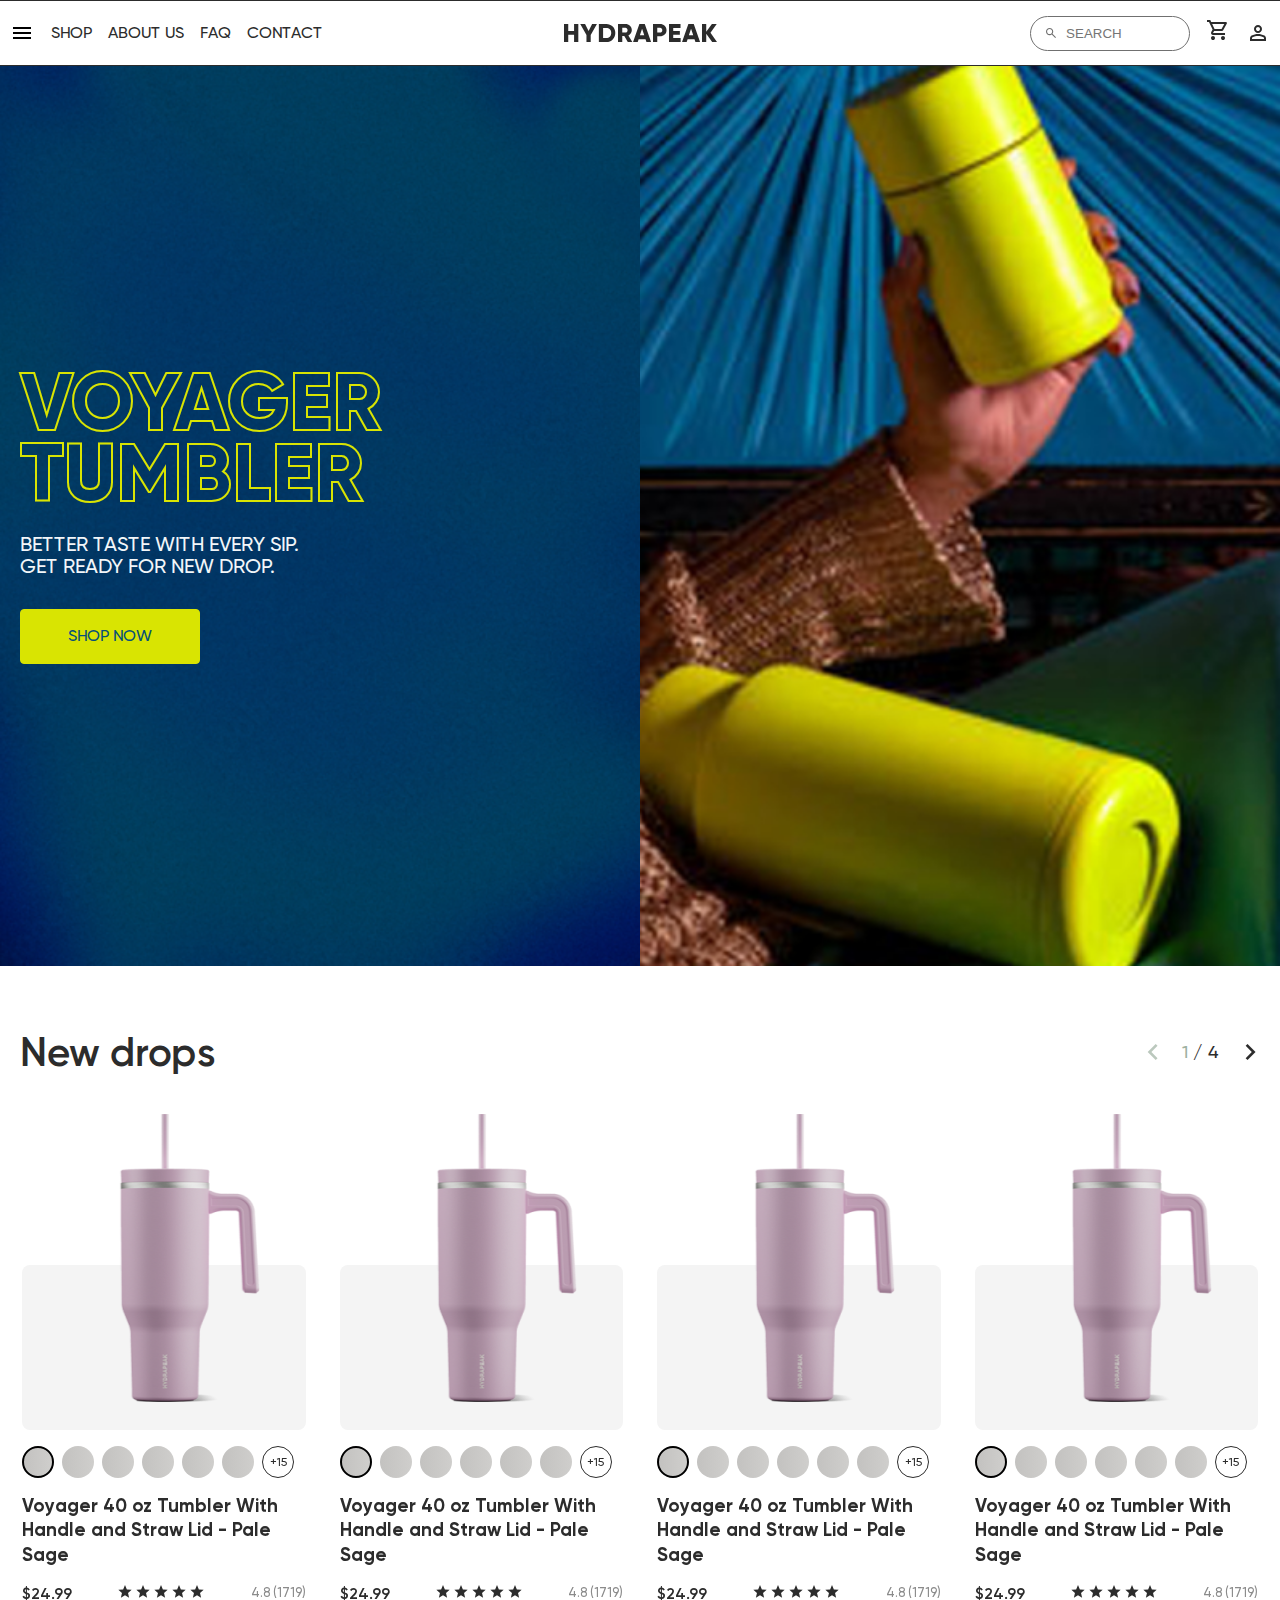
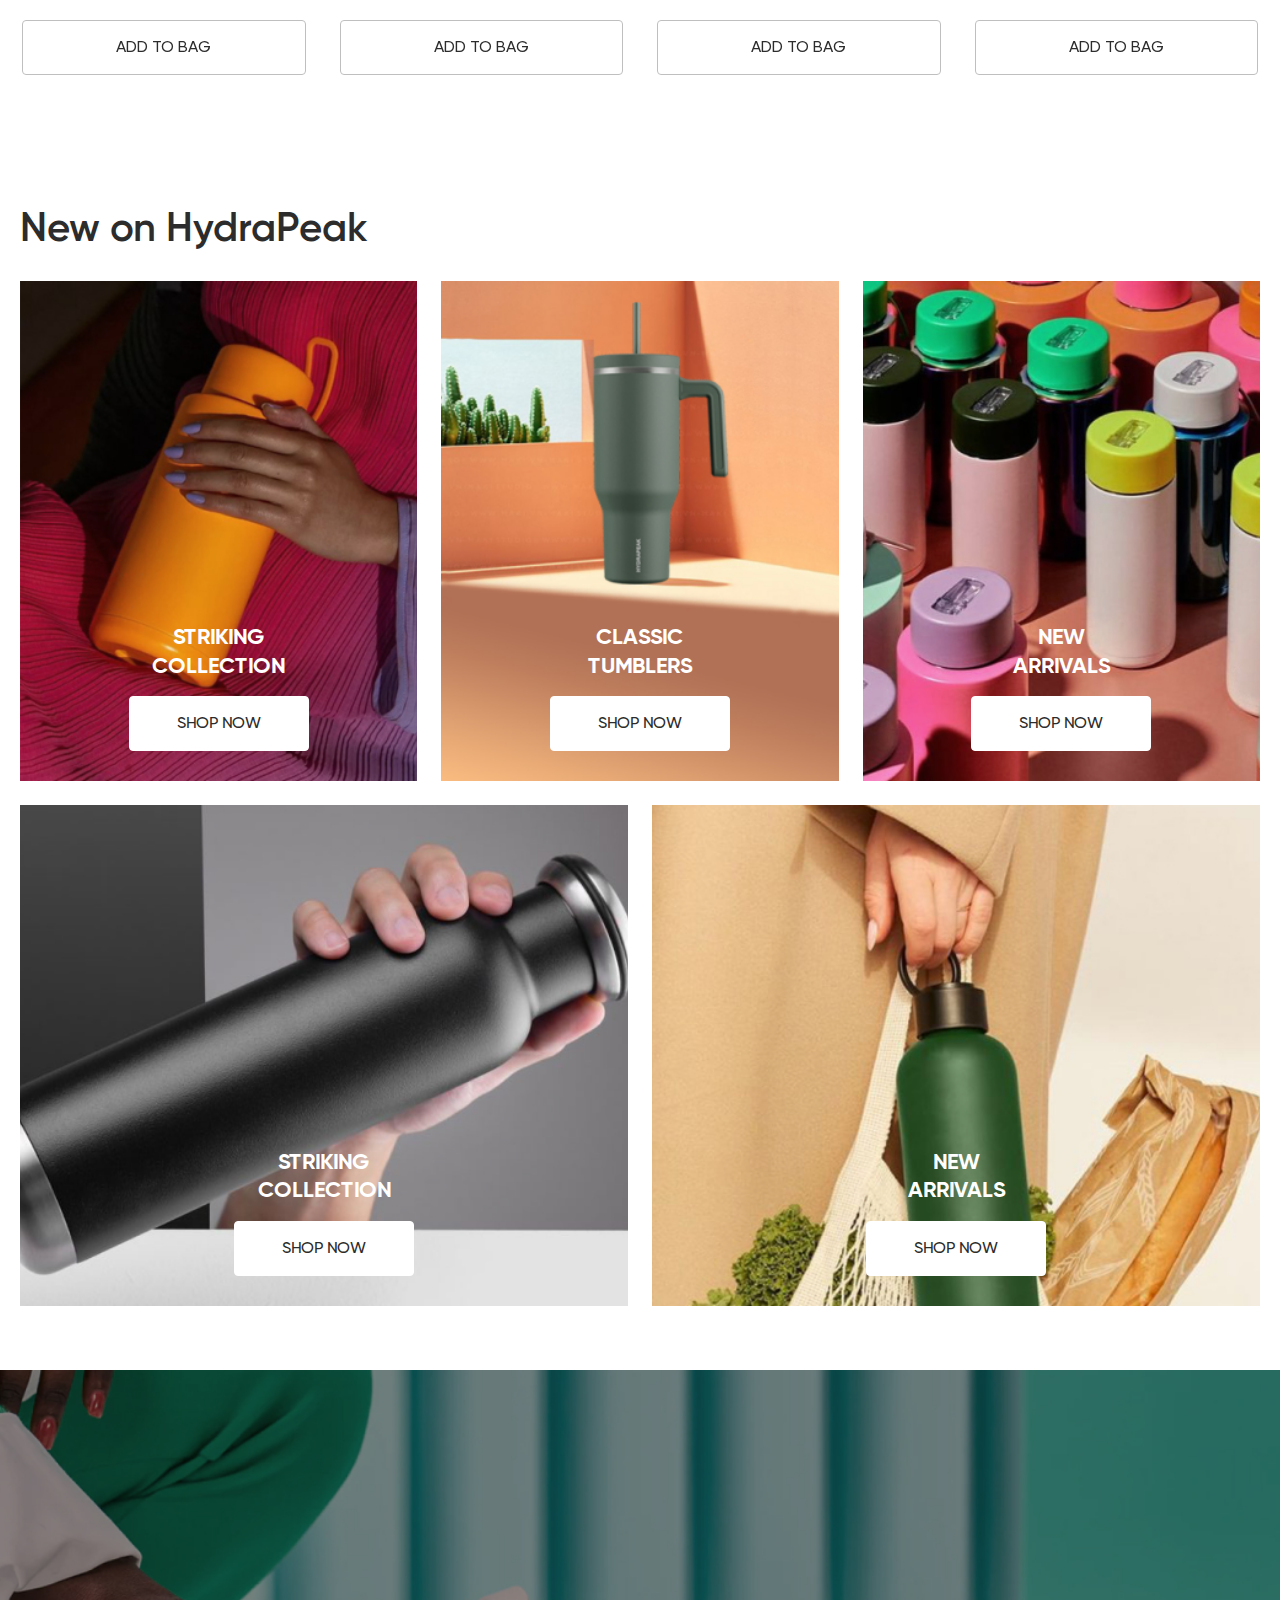
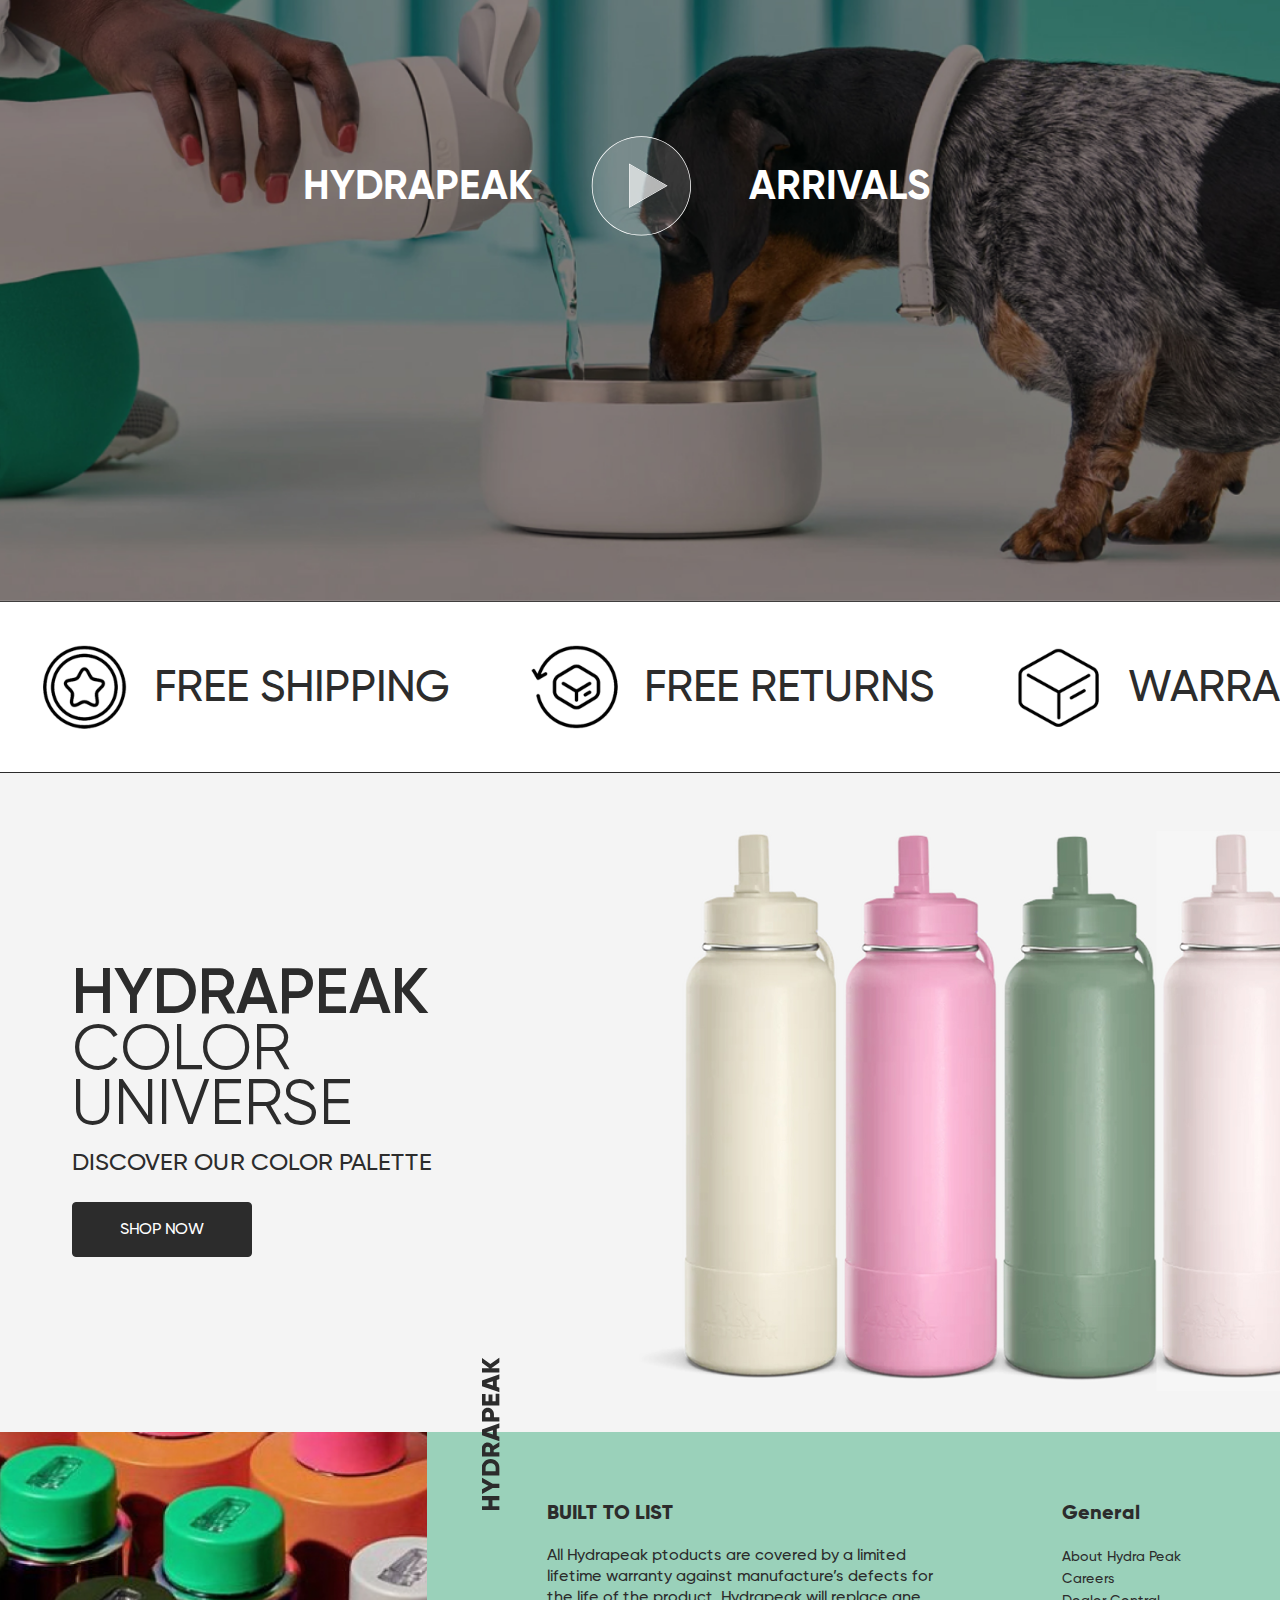
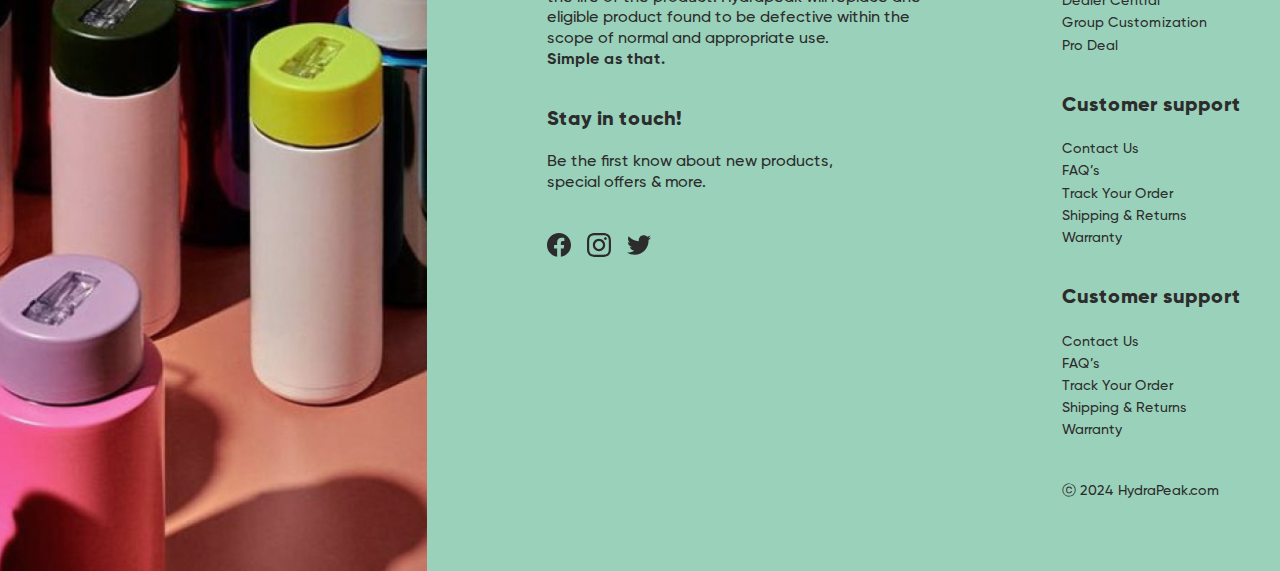
==== index.html @ 3625abd9 "main" ====
<!DOCTYPE html>
<html lang="en">
<head>
    <meta charset="UTF-8">
    <meta http-equiv="X-UA-Compatible" content="IE=edge">
    <meta name="viewport" content="width=device-width, initial-scale=1.0">
    <title>Hydrapeak</title>
    <link
        rel="stylesheet"
        href="https://cdn.jsdelivr.net/npm/swiper@11/swiper-bundle.min.css"
    />
    <script src="https://cdn.jsdelivr.net/npm/swiper@11/swiper-bundle.min.js"></script>

    <link rel="stylesheet" href="./assets/fonts/Gilroy/stylesheet.css">
    <link rel="stylesheet" href="./assets/css/global.css">
    <link rel="stylesheet" href="./assets/css/header.css">
    <link rel="stylesheet" href="./assets/css/main_banner.css">
    <link rel="stylesheet" href="./assets/css/footer.css">
    <link rel="stylesheet" href="./assets/css/marquee.css">
    <link rel="stylesheet" href="./assets/css/big_banner.css">
    <link rel="stylesheet" href="./assets/css/video_banner.css">
    <link rel="stylesheet" href="./assets/css/collage.css">
    <link rel="stylesheet" href="./assets/css/product_collage.css">
</head>
<body>
    <!-- header-scrolled -->
    <header class="header">
        <div class="header__outer">
            <div class="header__container">
                <div class="header__col header__left_col ">
                    <div class="header__burger">
                        <span class="header__burger_line"></span>
                        <span class="header__burger_line"></span>
                        <span class="header__burger_line"></span>
                    </div>
                    <nav class="header__nav">
                        <ul class="header__nav_list">
                            <li class="header__nav_item active">
                                <a href="/collections.html">SHOP</a>
                                <div class="list_outer">
                                    <ul class="nav_list">
                                        <li >
                                            <!-- <a href="#" > -->
                                                DRINKWARE
                                                <div class="huge_menu">
                                                    <div class="huge_menu_col">
                                                        <ul class="huge_menu_list">
                                                            <li>
                                                                <img src="./assets/img/collection1.png" width="80px" alt="">
                                                                NEW RELEASES
        
                                                            </li>
                                                            <li>
                                                                <img src="./assets/img/collection1.png" width="80px" alt="">
                                                                NEW RELEASES
        
                                                            </li>
                                                            <li>
                                                                <img src="./assets/img/collection1.png" width="80px" alt="">
                                                                NEW RELEASES
        
                                                            </li>
                                                            <li>
                                                                <img src="./assets/img/collection1.png" width="80px" alt="">
                                                                NEW RELEASES
        
                                                            </li>
                                                            <li>
                                                                <img src="./assets/img/collection1.png" width="80px" alt="">
                                                                NEW RELEASES
        
                                                            </li>
                                                            <li>
                                                                <img src="./assets/img/collection1.png" width="80px" alt="">
                                                                NEW RELEASES
        
                                                            </li>

                                                            <li>
                                                                <img src="./assets/img/collection1.png" width="80px" alt="">
                                                                NEW RELEASES
        
                                                            </li>
                                                            <li>
                                                                <img src="./assets/img/collection1.png" width="80px" alt="">
                                                                NEW RELEASES
        
                                                            </li>
                                                            <li>
                                                                <img src="./assets/img/collection1.png" width="80px" alt="">
                                                                NEW RELEASES
        
                                                            </li>
                                                            <li>
                                                                <img src="./assets/img/collection1.png" width="80px" alt="">
                                                                NEW RELEASES
        
                                                            </li>
                                                        </ul>
                                                    </div>
                                                    <div class="huge_menu_col" style="background-color:#F8F8F8">
                                                        <ul class="huge_menu_list">
                                                            <li>
                                                                <img src="./assets/img/collection1.png" width="80px" alt="">
                                                                NEW RELEASES
        
                                                            </li>
                                                            <li>
                                                                <img src="./assets/img/collection1.png" width="80px" alt="">
                                                                NEW RELEASES
        
                                                            </li>
                                                            <li>
                                                                <img src="./assets/img/collection1.png" width="80px" alt="">
                                                                NEW RELEASES
        
                                                            </li>
                                                            <li>
                                                                <img src="./assets/img/collection1.png" width="80px" alt="">
                                                                NEW RELEASES
        
                                                            </li>
                                                            <li>
                                                                <img src="./assets/img/collection1.png" width="80px" alt="">
                                                                NEW RELEASES
        
                                                            </li>
                                                            <li>
                                                                <img src="./assets/img/collection1.png" width="80px" alt="">
                                                                NEW RELEASES
        
                                                            </li>

                                                            <li>
                                                                <img src="./assets/img/collection1.png" width="80px" alt="">
                                                                NEW RELEASES
        
                                                            </li>
                                                            <li>
                                                                <img src="./assets/img/collection1.png" width="80px" alt="">
                                                                NEW RELEASES
        
                                                            </li>
                                                            <li>
                                                                <img src="./assets/img/collection1.png" width="80px" alt="">
                                                                NEW RELEASES
        
                                                            </li>
                                                            <li>
                                                                <img src="./assets/img/collection1.png" width="80px" alt="">
                                                                NEW RELEASES
        
                                                            </li>
                                                        </ul>
                                                    </div>
                                                    <div class="huge_menu_col">
                                                        <img src="./assets/img/banner11.png" alt="">
                                                        <button class="menu-tumbler-btn">
                                                            SHOP New tumbler
                                                        </button>
                                                    </div>
                                                </div>
                                            <!-- </a> -->
                                        </li>
                                        <li >
                                            <a href="#">
                                                KIDS
                                            </a>
                                            <div class="huge_menu">
                                                <div class="huge_menu_col">
                                                    <ul class="huge_menu_list">
                                                        <li>
                                                            <img src="./assets/img/collection1.png" width="80px" alt="">
                                                            NEW RELEASES
    
                                                        </li>
                                                        <li>
                                                            <img src="./assets/img/collection1.png" width="80px" alt="">
                                                            NEW RELEASES
    
                                                        </li>
                                                        <li>
                                                            <img src="./assets/img/collection1.png" width="80px" alt="">
                                                            NEW RELEASES
    
                                                        </li>
                                                        <li>
                                                            <img src="./assets/img/collection1.png" width="80px" alt="">
                                                            NEW RELEASES
    
                                                        </li>
                                                        <li>
                                                            <img src="./assets/img/collection1.png" width="80px" alt="">
                                                            NEW RELEASES
    
                                                        </li>
                                                        <li>
                                                            <img src="./assets/img/collection1.png" width="80px" alt="">
                                                            NEW RELEASES
    
                                                        </li>

                                                        <li>
                                                            <img src="./assets/img/collection1.png" width="80px" alt="">
                                                            NEW RELEASES
    
                                                        </li>
                                                        <li>
                                                            <img src="./assets/img/collection1.png" width="80px" alt="">
                                                            NEW RELEASES
    
                                                        </li>
                                                        <li>
                                                            <img src="./assets/img/collection1.png" width="80px" alt="">
                                                            NEW RELEASES
    
                                                        </li>
                                                        <li>
                                                            <img src="./assets/img/collection1.png" width="80px" alt="">
                                                            NEW RELEASES
    
                                                        </li>
                                                    </ul>
                                                </div>
                                            </div>
                                        </li>
                                        <li >
                                            <a href="#" >
                                                PETS
                                            </a>
                                        </li>
                                        <li >
                                            <a href="#">
                                                FOOT STORAGE
                                            </a>
                                        </li>
                                        <li >
                                            <a href="#" >
                                                ACCESSORIES
                                            </a>
                                        </li>
                                        <li >
                                            <a href="#">
                                                BAGS
                                            </a>
                                        </li>
                                    </ul>
                                </div>
                                
                            </li>
                            <li class="header__nav_item">
                                <a href="/about-us.html">
                                    ABOUT US
                                </a>
                            </li>
                            <li class="header__nav_item">
                                <a href="/faq.html">FAQ</a>
                            </li>
                            <li class="header__nav_item">
                                <a href="/contact">
                                    CONTACT
                                </a>
                            </li>
                        </ul>
                    </nav>
                </div>
                <div class="header__col">
                    <a href="/" class="header_logo">
                        <img src="./assets/img/Logo.svg" alt="Logo">
                    </a>
                </div>
                <div class="header__col header__col_right">
                    <ul class="header__nav_list">
                        <li class="">
                            <label for="search-input" class="header__nav_item__search">
                                <span class="header__nav_item__search_span">
                                    <img 
                                        class="header__nav_item__search_img"
                                        src="./assets/img/search.svg" 
                                        alt=""
                                    />
                                </span>
                                <input type="text" class="header__nav_item__search_input" id="search-input" placeholder="SEARCH" />
                            </label>
                        </li>
                        <li class="header__nav_item has_icon">
                            <img src="./assets/img/shopping_cart.svg" alt="Cart">
                        </li>
                        <li class="header__nav_item">
                            <a href="/login.html" >
                                <img src="./assets/img/person.svg" alt="Profile">
                            </a>
                        </li>
                    </ul>
                </div>
            </div>
        </div>
        <div class="menu">
            <div class="menu_col">
                <div class="menu_col_inner" style="overflow-y:auto; height:100%; display: flex; flex-direction: column;">

               
                    <ul style="flex:1" >
                        <li>
                            <a href="">
                                ABOUT HYDRA PEAK
                            </a>
                        </li>
                    </ul>

                    <h3>
                        Stay in touch!
                    </h3>
                    <p>
                        Be the first know about new products, special offers & more.
                    </p>
                    <p>
                        Form
                    </p>
                    <ul style="display: flex; gap: 20px;">
                        <li>
                            <a href="">
                                link
                            </a>
                        </li>
                        <li>
                            <a href="">
                                link
                            </a>
                        </li>
                        <li>
                            <a href="">
                                link
                            </a>
                        </li>
                    </ul>
                </div>
            </div>
        </div>
    </header>  
    <main>
        <section id="main-banner">
            <div class="main_banner">
                <div class="main_banner__col">
                    <div class="main_banner__content">
                        <h1 class="main_banner__h1">
                            VOYAGER TUMBLER
                        </h1>
                        <p class="main_banner__p" style="margin-top: 24px;">
                            better taste with every sip.
                            <br>
                            get ready for new drop.
                        </p>
                        <a href="/collections.html" class="btn btn-forth" style="margin-top: 32px;">
                            SHOP NOW
                        </a>
                    </div>
                    <img src="./assets/img/BannerImg1.png" alt="">
                </div>
                <div class="main_banner__col">
                    <img src="./assets/img/BannerImg2.png" alt="">
                </div>
            </div>
            
        </section>
        <section id="products" class="section">
            <div class="container">
                <div class="product_collage__container">
                    <div class="product_collage__head">
                        <h2>
                            New drops
                        </h2>
                        <div class="product_collage__page_counter">
                            <div class="product-pagination"></div>
                            <div class="swiper-button-prev-custom">
                                <img src="./assets/img/chevron_left.svg" alt="">
                            </div>
                            <div class="swiper-button-next-custom">
                                <img src="./assets/img/chevron_right.svg" alt="">
                            </div>
                        </div>
                        
                    </div>
                    <div class="product_collage__slider">
                        <div class="swiper mySwiper">
                            <div class="swiper-wrapper">
                                <div class="swiper-slide">
                                    <div class="swiper-slide__img_wrap">
                                        <img src="./assets/img/products/cup1 1.png" alt="">
                                        <div class="slide__img_landing"></div>
                                    </div>
                                    <div class="product_collage__card_content">
                                        <div class="product_collage__card_options" >
                                            <!-- NEED TO ADD SLIDER INTO PRODUCT -->
                                            <span class="product_collage__card_option active" style="--bg:linear-gradient(0.25turn, #C3C2C0, #CFCECC); "></span>
                                            <span class="product_collage__card_option" style="--bg:linear-gradient(0.25turn, #C3C2C0, #CFCECC); border-width: 0px;"></span>
                                            <span class="product_collage__card_option" style="--bg:linear-gradient(0.25turn, #C3C2C0, #CFCECC); border-width: 0px;"></span>
                                            <span class="product_collage__card_option" style="--bg:linear-gradient(0.25turn, #C3C2C0, #CFCECC); border-width: 0px;"></span>
                                            <!-- <span class="product_collage__card_option" style="--bg:linear-gradient(0.25turn, #C3C2C0, #CFCECC); border-width: 0px;"></span> -->
                                            <span class="product_collage__card_option" style="--bg:linear-gradient(0.25turn, #C3C2C0, #CFCECC); border-width: 0px;"></span>
                                            <span class="product_collage__card_option" style="--bg:linear-gradient(0.25turn, #C3C2C0, #CFCECC); border-width: 0px;"></span>
                                            <a href="product.html" class="product_collage__card_option" style="--border-color:#2C2C2C">
                                                +15
                                            </a>
                                        </div>
                                        <h3 class="product_collage__card_title">
                                            Voyager 40 oz Tumbler With Handle and Straw Lid - Pale Sage
                                        </h3>
                                        <div class="product_collage__card_description">
                                            <span class="product_collage__card_price">$24.99</span>
                                            <div class="product_collage__card_raiting">
                                                <img src="./assets/img/star.svg" alt="">
                                                <img src="./assets/img/star.svg" alt="">
                                                <img src="./assets/img/star.svg" alt="">
                                                <img src="./assets/img/star.svg" alt="">
                                                <img src="./assets/img/star.svg" alt="">
                                            </div>
                                            <span class="product_collage__card_score">4.8 (1719)</span>
                                        </div>
                                    </div>
                                    <a href="#" class="btn btn-third">
                                        ADD TO BAG
                                    </a>
                                </div>
                                <div class="swiper-slide">
                                    <div class="swiper-slide__img_wrap">
                                        <img src="./assets/img/products/cup1 1.png" alt="">
                                        <div class="slide__img_landing"></div>
                                    </div>
                                    <div class="product_collage__card_content">
                                        <div class="product_collage__card_options" >
                                            <!-- NEED TO ADD SLIDER INTO PRODUCT -->
                                            <span class="product_collage__card_option active" style="--bg:linear-gradient(0.25turn, #C3C2C0, #CFCECC); "></span>
                                            <span class="product_collage__card_option" style="--bg:linear-gradient(0.25turn, #C3C2C0, #CFCECC); border-width: 0px;"></span>
                                            <span class="product_collage__card_option" style="--bg:linear-gradient(0.25turn, #C3C2C0, #CFCECC); border-width: 0px;"></span>
                                            <span class="product_collage__card_option" style="--bg:linear-gradient(0.25turn, #C3C2C0, #CFCECC); border-width: 0px;"></span>
                                            <!-- <span class="product_collage__card_option" style="--bg:linear-gradient(0.25turn, #C3C2C0, #CFCECC); border-width: 0px;"></span> -->
                                            <span class="product_collage__card_option" style="--bg:linear-gradient(0.25turn, #C3C2C0, #CFCECC); border-width: 0px;"></span>
                                            <span class="product_collage__card_option" style="--bg:linear-gradient(0.25turn, #C3C2C0, #CFCECC); border-width: 0px;"></span>
                                            <span class="product_collage__card_option" style="--border-color:#2C2C2C">
                                                +15
                                            </span>
                                        </div>
                                        <h3 class="product_collage__card_title">
                                            Voyager 40 oz Tumbler With Handle and Straw Lid - Pale Sage
                                        </h3>
                                        <div class="product_collage__card_description">
                                            <span class="product_collage__card_price">$24.99</span>
                                            <div class="product_collage__card_raiting">
                                                <img src="./assets/img/star.svg" alt="">
                                                <img src="./assets/img/star.svg" alt="">
                                                <img src="./assets/img/star.svg" alt="">
                                                <img src="./assets/img/star.svg" alt="">
                                                <img src="./assets/img/star.svg" alt="">
                                            </div>
                                            <span class="product_collage__card_score">4.8 (1719)</span>
                                        </div>
                                    </div>
                                    <a href="#" class="btn btn-third">
                                        ADD TO BAG
                                    </a>
                                </div>
                                <div class="swiper-slide">
                                    <div class="swiper-slide__img_wrap">
                                        <img src="./assets/img/products/cup1 1.png" alt="">
                                        <div class="slide__img_landing"></div>
                                    </div>
                                    <div class="product_collage__card_content">
                                        <div class="product_collage__card_options" >
                                            <!-- NEED TO ADD SLIDER INTO PRODUCT -->
                                            <span class="product_collage__card_option active" style="--bg:linear-gradient(0.25turn, #C3C2C0, #CFCECC); "></span>
                                            <span class="product_collage__card_option" style="--bg:linear-gradient(0.25turn, #C3C2C0, #CFCECC); border-width: 0px;"></span>
                                            <span class="product_collage__card_option" style="--bg:linear-gradient(0.25turn, #C3C2C0, #CFCECC); border-width: 0px;"></span>
                                            <span class="product_collage__card_option" style="--bg:linear-gradient(0.25turn, #C3C2C0, #CFCECC); border-width: 0px;"></span>
                                            <!-- <span class="product_collage__card_option" style="--bg:linear-gradient(0.25turn, #C3C2C0, #CFCECC); border-width: 0px;"></span> -->
                                            <span class="product_collage__card_option" style="--bg:linear-gradient(0.25turn, #C3C2C0, #CFCECC); border-width: 0px;"></span>
                                            <span class="product_collage__card_option" style="--bg:linear-gradient(0.25turn, #C3C2C0, #CFCECC); border-width: 0px;"></span>
                                            <span class="product_collage__card_option" style="--border-color:#2C2C2C">
                                                +15
                                            </span>
                                        </div>
                                        <h3 class="product_collage__card_title">
                                            Voyager 40 oz Tumbler With Handle and Straw Lid - Pale Sage
                                        </h3>
                                        <div class="product_collage__card_description">
                                            <span class="product_collage__card_price">$24.99</span>
                                            <div class="product_collage__card_raiting">
                                                <img src="./assets/img/star.svg" alt="">
                                                <img src="./assets/img/star.svg" alt="">
                                                <img src="./assets/img/star.svg" alt="">
                                                <img src="./assets/img/star.svg" alt="">
                                                <img src="./assets/img/star.svg" alt="">
                                            </div>
                                            <span class="product_collage__card_score">4.8 (1719)</span>
                                        </div>
                                    </div>
                                    <a href="#" class="btn btn-third">
                                        ADD TO BAG
                                    </a>
                                </div>
                                <div class="swiper-slide">
                                    <div class="swiper-slide__img_wrap">
                                        <img src="./assets/img/products/cup1 1.png" alt="">
                                        <div class="slide__img_landing"></div>
                                    </div>
                                    <div class="product_collage__card_content">
                                        <div class="product_collage__card_options" >
                                            <!-- NEED TO ADD SLIDER INTO PRODUCT -->
                                            <span class="product_collage__card_option active" style="--bg:linear-gradient(0.25turn, #C3C2C0, #CFCECC); "></span>
                                            <span class="product_collage__card_option" style="--bg:linear-gradient(0.25turn, #C3C2C0, #CFCECC); border-width: 0px;"></span>
                                            <span class="product_collage__card_option" style="--bg:linear-gradient(0.25turn, #C3C2C0, #CFCECC); border-width: 0px;"></span>
                                            <span class="product_collage__card_option" style="--bg:linear-gradient(0.25turn, #C3C2C0, #CFCECC); border-width: 0px;"></span>
                                            <!-- <span class="product_collage__card_option" style="--bg:linear-gradient(0.25turn, #C3C2C0, #CFCECC); border-width: 0px;"></span> -->
                                            <span class="product_collage__card_option" style="--bg:linear-gradient(0.25turn, #C3C2C0, #CFCECC); border-width: 0px;"></span>
                                            <span class="product_collage__card_option" style="--bg:linear-gradient(0.25turn, #C3C2C0, #CFCECC); border-width: 0px;"></span>
                                            <span class="product_collage__card_option" style="--border-color:#2C2C2C">
                                                +15
                                            </span>
                                        </div>
                                        <h3 class="product_collage__card_title">
                                            Voyager 40 oz Tumbler With Handle and Straw Lid - Pale Sage
                                        </h3>
                                        <div class="product_collage__card_description">
                                            <span class="product_collage__card_price">$24.99</span>
                                            <div class="product_collage__card_raiting">
                                                <img src="./assets/img/star.svg" alt="">
                                                <img src="./assets/img/star.svg" alt="">
                                                <img src="./assets/img/star.svg" alt="">
                                                <img src="./assets/img/star.svg" alt="">
                                                <img src="./assets/img/star.svg" alt="">
                                            </div>
                                            <span class="product_collage__card_score">4.8 (1719)</span>
                                        </div>
                                    </div>
                                    <a href="#" class="btn btn-third">
                                        ADD TO BAG
                                    </a>
                                </div>
                                <div class="swiper-slide">
                                    <div class="swiper-slide__img_wrap">
                                        <img src="./assets/img/products/cup1 1.png" alt="">
                                        <div class="slide__img_landing"></div>
                                    </div>
                                    <div class="product_collage__card_content">
                                        <div class="product_collage__card_options" >
                                            <!-- NEED TO ADD SLIDER INTO PRODUCT -->
                                            <span class="product_collage__card_option active" style="--bg:linear-gradient(0.25turn, #C3C2C0, #CFCECC); "></span>
                                            <span class="product_collage__card_option" style="--bg:linear-gradient(0.25turn, #C3C2C0, #CFCECC); border-width: 0px;"></span>
                                            <span class="product_collage__card_option" style="--bg:linear-gradient(0.25turn, #C3C2C0, #CFCECC); border-width: 0px;"></span>
                                            <span class="product_collage__card_option" style="--bg:linear-gradient(0.25turn, #C3C2C0, #CFCECC); border-width: 0px;"></span>
                                            <!-- <span class="product_collage__card_option" style="--bg:linear-gradient(0.25turn, #C3C2C0, #CFCECC); border-width: 0px;"></span> -->
                                            <span class="product_collage__card_option" style="--bg:linear-gradient(0.25turn, #C3C2C0, #CFCECC); border-width: 0px;"></span>
                                            <span class="product_collage__card_option" style="--bg:linear-gradient(0.25turn, #C3C2C0, #CFCECC); border-width: 0px;"></span>
                                            <span class="product_collage__card_option" style="--border-color:#2C2C2C">
                                                +15
                                            </span>
                                        </div>
                                        <h3 class="product_collage__card_title">
                                            Voyager 40 oz Tumbler With Handle and Straw Lid - Pale Sage
                                        </h3>
                                        <div class="product_collage__card_description">
                                            <span class="product_collage__card_price">$24.99</span>
                                            <div class="product_collage__card_raiting">
                                                <img src="./assets/img/star.svg" alt="">
                                                <img src="./assets/img/star.svg" alt="">
                                                <img src="./assets/img/star.svg" alt="">
                                                <img src="./assets/img/star.svg" alt="">
                                                <img src="./assets/img/star.svg" alt="">
                                            </div>
                                            <span class="product_collage__card_score">4.8 (1719)</span>
                                        </div>
                                    </div>
                                    <a href="#" class="btn btn-third">
                                        ADD TO BAG
                                    </a>
                                </div>
                                <div class="swiper-slide">
                                    <div class="swiper-slide__img_wrap">
                                        <img src="./assets/img/products/cup1 1.png" alt="">
                                        <div class="slide__img_landing"></div>
                                    </div>
                                    <div class="product_collage__card_content">
                                        <div class="product_collage__card_options" >
                                            <!-- NEED TO ADD SLIDER INTO PRODUCT -->
                                            <span class="product_collage__card_option active" style="--bg:linear-gradient(0.25turn, #C3C2C0, #CFCECC); "></span>
                                            <span class="product_collage__card_option" style="--bg:linear-gradient(0.25turn, #C3C2C0, #CFCECC); border-width: 0px;"></span>
                                            <span class="product_collage__card_option" style="--bg:linear-gradient(0.25turn, #C3C2C0, #CFCECC); border-width: 0px;"></span>
                                            <span class="product_collage__card_option" style="--bg:linear-gradient(0.25turn, #C3C2C0, #CFCECC); border-width: 0px;"></span>
                                            <!-- <span class="product_collage__card_option" style="--bg:linear-gradient(0.25turn, #C3C2C0, #CFCECC); border-width: 0px;"></span> -->
                                            <span class="product_collage__card_option" style="--bg:linear-gradient(0.25turn, #C3C2C0, #CFCECC); border-width: 0px;"></span>
                                            <span class="product_collage__card_option" style="--bg:linear-gradient(0.25turn, #C3C2C0, #CFCECC); border-width: 0px;"></span>
                                            <span class="product_collage__card_option" style="--border-color:#2C2C2C">
                                                +15
                                            </span>
                                        </div>
                                        <h3 class="product_collage__card_title">
                                            Voyager 40 oz Tumbler With Handle and Straw Lid - Pale Sage
                                        </h3>
                                        <div class="product_collage__card_description">
                                            <span class="product_collage__card_price">$24.99</span>
                                            <div class="product_collage__card_raiting">
                                                <img src="./assets/img/star.svg" alt="">
                                                <img src="./assets/img/star.svg" alt="">
                                                <img src="./assets/img/star.svg" alt="">
                                                <img src="./assets/img/star.svg" alt="">
                                                <img src="./assets/img/star.svg" alt="">
                                            </div>
                                            <span class="product_collage__card_score">4.8 (1719)</span>
                                        </div>
                                    </div>
                                    <a href="#" class="btn btn-third">
                                        ADD TO BAG
                                    </a>
                                </div>
                                <div class="swiper-slide">
                                    <div class="swiper-slide__img_wrap">
                                        <img src="./assets/img/products/cup1 1.png" alt="">
                                        <div class="slide__img_landing"></div>
                                    </div>
                                    <div class="product_collage__card_content">
                                        <div class="product_collage__card_options" >
                                            <!-- NEED TO ADD SLIDER INTO PRODUCT -->
                                            <span class="product_collage__card_option active" style="--bg:linear-gradient(0.25turn, #C3C2C0, #CFCECC); "></span>
                                            <span class="product_collage__card_option" style="--bg:linear-gradient(0.25turn, #C3C2C0, #CFCECC); border-width: 0px;"></span>
                                            <span class="product_collage__card_option" style="--bg:linear-gradient(0.25turn, #C3C2C0, #CFCECC); border-width: 0px;"></span>
                                            <span class="product_collage__card_option" style="--bg:linear-gradient(0.25turn, #C3C2C0, #CFCECC); border-width: 0px;"></span>
                                            <!-- <span class="product_collage__card_option" style="--bg:linear-gradient(0.25turn, #C3C2C0, #CFCECC); border-width: 0px;"></span> -->
                                            <span class="product_collage__card_option" style="--bg:linear-gradient(0.25turn, #C3C2C0, #CFCECC); border-width: 0px;"></span>
                                            <span class="product_collage__card_option" style="--bg:linear-gradient(0.25turn, #C3C2C0, #CFCECC); border-width: 0px;"></span>
                                            <span class="product_collage__card_option" style="--border-color:#2C2C2C">
                                                +15
                                            </span>
                                        </div>
                                        <h3 class="product_collage__card_title">
                                            Voyager 40 oz Tumbler With Handle and Straw Lid - Pale Sage
                                        </h3>
                                        <div class="product_collage__card_description">
                                            <span class="product_collage__card_price">$24.99</span>
                                            <div class="product_collage__card_raiting">
                                                <img src="./assets/img/star.svg" alt="">
                                                <img src="./assets/img/star.svg" alt="">
                                                <img src="./assets/img/star.svg" alt="">
                                                <img src="./assets/img/star.svg" alt="">
                                                <img src="./assets/img/star.svg" alt="">
                                            </div>
                                            <span class="product_collage__card_score">4.8 (1719)</span>
                                        </div>
                                    </div>
                                    <a href="#" class="btn btn-third">
                                        ADD TO BAG
                                    </a>
                                </div>
                            </div>
                            <div class="swiper-pagination"></div>
                        </div>
                    </div>
                </div>
            </div>
        </section>
        <section id="collage" class="section">
            <div class="container">
                <h2>
                    New on HydraPeak
                </h2>
                <div class="collage__container">
                    <div class="collage__card_wrap">
                        <div class="collage__card">
                            <img class="collage__card_img" src="./assets/img/card1.png" alt="">
                            <div class="collage__card_content">
                                <h3 class="collage__card_content__title">
                                    STRIKING
                                    <br>
                                    COLLECTION
                                </h3>
                                <a href="/collections.html" class="btn btn-secondary">
                                    SHOP NOW
                                </a>
                            </div>
                        </div>
                    </div>
                    <div class="collage__card_wrap">
                    <div class="collage__card">
                        <img class="collage__card_img" src="./assets/img/card2.png" alt="">
                        <div class="collage__card_content">
                            <h3 class="collage__card_content__title">
                                CLASSIC
                                <br>
                                TUMBLERS
                            </h3>
                            <a href="/collections.html" class="btn btn-secondary">
                                SHOP NOW
                            </a>
                        </div>
                    </div>
                    </div>
                    <div class="collage__card_wrap">
                    <div class="collage__card">
                        <img class="collage__card_img" src="./assets/img/card3.png" alt="">
                        <div class="collage__card_content">
                            <h3 class="collage__card_content__title">
                                NEW
                                <br>
                                ARRIVALS
                            </h3>
                            <a href="/collections.html" class="btn btn-secondary">
                                SHOP NOW
                            </a>
                        </div>
                    </div>
                    </div>
                    <div class="collage__card_wrap">
                    <div class="collage__card">
                        <img class="collage__card_img" src="./assets/img/card4.png" alt="">
                        <div class="collage__card_content">
                            <h3 class="collage__card_content__title">
                                STRIKING
                                <br>
                                COLLECTION
                            </h3>
                            <a href="/collections.html" class="btn btn-secondary">
                                SHOP NOW
                            </a>
                        </div>
                    </div>
                    </div>
                    <div class="collage__card_wrap">
                    <div class="collage__card">
                        <img class="collage__card_img" src="./assets/img/card5.png" alt="">
                        <div class="collage__card_content">
                            <h3 class="collage__card_content__title">
                                NEW
                                <br>
                                ARRIVALS
                            </h3>
                            <a href="/collections.html" class="btn btn-secondary">
                                SHOP NOW
                            </a>
                        </div>
                    </div>
                    </div>
                </div>
            </div>
        </section>
        <div id="video-banner" class="section">
            <div class="video_banner">
                <div class="video_banner__background_wrap">
                    <img 
                        class="video_banner__background"
                        src="./assets/img/video-banner.png" 
                        alt=""
                    >
                    <div class="video_banner__background_content">
                        <span class="video_banner__title" >
                            HYDRAPEAK
                        </span>
                        <img class="video_banner__play_btn" src="./assets/img/play-button.svg" alt="">
                        <span class="video_banner__title">
                            ARRIVALS
                        </span>
                    </div>
                </div>
                <video class="video_banner__video">
                    <source  />
                </video>
            </div>
        </div>
        <div id="marquee" class="section">
            <div class="marquee__container">
                <ul class="marquee__list">
                    <li class="marquee__list_item">
                        <img src="./assets/img/marquee1.svg" alt="">
                        FREE SHIPPING
                    </li>
                    <li class="marquee__list_item">
                        <img src="./assets/img/marquee2.svg" alt="">
                        FREE RETURNS
                    </li>
                    <li class="marquee__list_item">
                        <img src="./assets/img/marquee3.svg" alt="">
                        WARRANTY SUPPORT
                    </li>
                </ul>
                <ul class="marquee__list">
                    <li class="marquee__list_item">
                        <img src="./assets/img/marquee1.svg" alt="">
                        FREE SHIPPING
                    </li>
                    <li class="marquee__list_item">
                        <img src="./assets/img/marquee2.svg" alt="">
                        FREE RETURNS
                    </li>
                    <li class="marquee__list_item">
                        <img src="./assets/img/marquee3.svg" alt="">
                        WARRANTY SUPPORT
                    </li>
                </ul>
            </div>
        </div>
        <section id="big-banner" class="section big_banner__section" style="--bg-color:#F4F4F4">
            <div class="big_banner">
                <div class="big_banner__col">
                    <div class="big_banner__content">
                        <h2 class="big_banner__h2">
                            HYDRAPEAK
                        </h2>
                        <h3 class="big_banner__h3">
                            COLOR UNIVERSE
                        </h3>
                        <p class="big_banner__p" style="margin-top: 16px;">
                            DISCOVER OUR COLOR PALETTE
                        </p>
                        <a href="/collections.html" class="btn btn-primary" style="margin-top: 24px;">
                            SHOP NOW
                        </a>
                    </div>
                </div>
                <div class="big_banner__col big_banner__moving_col">

                    <img class="big_banner__moving_img" src="./assets/img/moving-bottles.png" alt="">
                    <!-- <img class="big_banner__moving_img" src="./assets/img/moving-bottles.png" alt=""> -->
                </div>
            </div>
        </section>
    </main>
    <footer>
        <div class="footer">
            <div class="footer__banner_img_wrap">
                <img 
                    class="footer__banner_img"
                    src="./assets/img/footer-banner.png" 
                    alt="Footer banner"
                >
            </div>
            <div class="footer__container">
                <div class="footer__container_inner">
                    <div class="footer__logo">
                        <img src="./assets/img/Logo.svg" alt="">
                    </div>
                    <div class="footer__col">
                        <div class="footer__content_container">
                            <h2 class="footer__content_container__title">
                                BUILT TO LIST
                            </h2>
                            <p class="footer__p">
                                All Hydrapeak ptoducts are covered by 
                                a limited lifetime warranty against manufacture’s defects for the life of the product. Hydrapeak will replace ane eligible product found to be defective within the scope of normal and appropriate use. 
                                <br>
                                <b>Simple as that.</b>
                            </p>
                        </div>

                        <div class="footer__form_wrap footer__content_container">
                            <h2 class="footer__content_container__title">
                                Stay in touch!
                            </h2>
                            <p class="footer__p">
                                Be the first know about new products,
                                <br>
                                special offers & more.
                            </p>
                            <!-- <form class="">
                                <input type="email">
                                <button>
                                    Submit
                                    <img src="./assets/img/Vector.svg" width="7px" alt="">
                                </button>
                            </form> -->
                        </div>

                        <div class="footer__socials">
                            <ul class="footer__socials__list">
                                <li class="footer__socials__item">
                                    <a class="footer__socials__link" href="#">
                                        <img src="./assets/img/fb.svg" alt="fb">
                                    </a>
                                </li>
                                <li class="footer__socials__item">
                                    <a class="footer__socials__link" href="#">
                                        <img src="./assets/img/insta.svg" alt="insta">
                                    </a>
                                </li>
                                <li class="footer__socials__item">
                                    <a class="footer__socials__link" href="#">
                                        <img src="./assets/img/twitter.svg" alt="twitter">
                                    </a>
                                </li>
                            </ul>
                        </div>
                        
                    </div>
                    <div class="footer__col">
                        <div class="footer__menu footer__content_container">
                            <h2 class="footer__content_container__title">
                                General
                            </h2>
                            <ul class="footer__menu__list">
                                <li class="footer__menu__list_item">
                                    <a href="#" class="footer__col__list_link">
                                        About Hydra Peak
                                    </a>
                                </li>
                                <li class="footer__menu__list_item">
                                    <a href="#" class="footer__col__list_link">
                                        Careers
                                    </a>
                                </li>
                                <li class="footer__menu__list_item">
                                    <a href="#" class="footer__col__list_link">
                                        Dealer Central
                                    </a>
                                </li>
                                <li class="footer__menu__list_item">
                                    <a href="#" class="footer__col__list_link">
                                        Group Customization
                                    </a>
                                </li>
                                <li class="footer__menu__list_item">
                                    <a href="#" class="footer__col__list_link">
                                        Pro Deal
                                    </a>
                                </li>
                            </ul>
                        </div>
                        <div class="footer__menu footer__content_container">
                            <h2 class="footer__content_container__title">
                                Customer support
                            </h2>
                            <ul class="footer__menu__list">
                                <li class="footer__menu__list_item">
                                    <a href="#" class="footer__col__list_link">
                                        Contact Us
                                    </a>
                                </li>
                                <li class="footer__menu__list_item">
                                    <a href="#" class="footer__col__list_link">
                                        FAQ’s
                                    </a>
                                </li>
                                <li class="footer__menu__list_item">
                                    <a href="#" class="footer__col__list_link">
                                        Track Your Order
                                    </a>
                                </li>
                                <li class="footer__menu__list_item">
                                    <a href="#" class="footer__col__list_link">
                                        Shipping & Returns
                                    </a>
                                </li>
                                <li class="footer__menu__list_item">
                                    <a href="#" class="footer__col__list_link">
                                        Warranty
                                    </a>
                                </li>
                            </ul>
                        </div>
                        <div class="footer__menu footer__content_container">
                            <h2 class="footer__content_container__title">
                                Customer support
                            </h2>
                            <ul class="footer__menu__list">
                                <li class="footer__menu__list_item">
                                    <a href="#" class="footer__col__list_link">
                                        Contact Us
                                    </a>
                                </li>
                                <li class="footer__menu__list_item">
                                    <a href="#" class="footer__col__list_link">
                                        FAQ’s
                                    </a>
                                </li>
                                <li class="footer__menu__list_item">
                                    <a href="#" class="footer__col__list_link">
                                        Track Your Order
                                    </a>
                                </li>
                                <li class="footer__menu__list_item">
                                    <a href="#" class="footer__col__list_link">
                                        Shipping & Returns
                                    </a>
                                </li>
                                <li class="footer__menu__list_item">
                                    <a href="#" class="footer__col__list_link">
                                        Warranty
                                    </a>
                                </li>
                            </ul>
                        </div>
                        <div class="">
                            <p class="copyright">
                                ⓒ 2024 HydraPeak.com
                            </p>
                        </div>
                    </div>
                </div>
                <!-- <div class="footer__col"> -->
                    
                <!-- </div> -->
                
            </div>
        </div>
    </footer>

    <script>

        document.querySelector('.header__burger').onclick = () =>{
            document.querySelector('.menu').classList.toggle('active');
        }
        var swiper = new Swiper(".mySwiper", {
            slidesPerView: 4,
            grid: {
                rows: 1,
                fill: "row"
            },
            spaceBetween: 30,
            pagination: {
                el: ".swiper-pagination",
                clickable: true,
            },
            navigation: {
                nextEl: ".swiper-button-next-custom",
                prevEl: ".swiper-button-prev-custom",
            },
            pagination: {
                el: '.product-pagination',
                type: "fraction"
            }
        });
    </script>
</body>
</html>
---- assets/fonts/Gilroy/stylesheet.css ----
@font-face {
    font-family: 'Gilroy';
    src: url('Gilroy-ExtraBold.eot');
    src: local('Gilroy ExtraBold'), local('Gilroy-ExtraBold'),
        url('Gilroy-ExtraBold.eot?#iefix') format('embedded-opentype'),
        url('Gilroy-ExtraBold.woff') format('woff'),
        url('Gilroy-ExtraBold.ttf') format('truetype');
    font-weight: 800;
    font-style: normal;
}

@font-face {
    font-family: 'Gilroy';
    src: url('Gilroy-Heavy.eot');
    src: local('Gilroy Heavy'), local('Gilroy-Heavy'),
        url('Gilroy-Heavy.eot?#iefix') format('embedded-opentype'),
        url('Gilroy-Heavy.woff') format('woff'),
        url('Gilroy-Heavy.ttf') format('truetype');
    font-weight: 900;
    font-style: normal;
}

@font-face {
    font-family: 'Gilroy';
    src: url('Gilroy-LightItalic.eot');
    src: local('Gilroy Light Italic'), local('Gilroy-LightItalic'),
        url('Gilroy-LightItalic.eot?#iefix') format('embedded-opentype'),
        url('Gilroy-LightItalic.woff') format('woff'),
        url('Gilroy-LightItalic.ttf') format('truetype');
    font-weight: 300;
    font-style: italic;
}

@font-face {
    font-family: 'Gilroy';
    src: url('Gilroy-ThinItalic.eot');
    src: local('Gilroy Thin Italic'), local('Gilroy-ThinItalic'),
        url('Gilroy-ThinItalic.eot?#iefix') format('embedded-opentype'),
        url('Gilroy-ThinItalic.woff') format('woff'),
        url('Gilroy-ThinItalic.ttf') format('truetype');
    font-weight: 100;
    font-style: italic;
}

@font-face {
    font-family: 'Gilroy';
    src: url('Gilroy-BlackItalic.eot');
    src: local('Gilroy Black Italic'), local('Gilroy-BlackItalic'),
        url('Gilroy-BlackItalic.eot?#iefix') format('embedded-opentype'),
        url('Gilroy-BlackItalic.woff') format('woff'),
        url('Gilroy-BlackItalic.ttf') format('truetype');
    font-weight: 900;
    font-style: italic;
}

@font-face {
    font-family: 'Gilroy';
    src: url('Gilroy-BoldItalic.eot');
    src: local('Gilroy Bold Italic'), local('Gilroy-BoldItalic'),
        url('Gilroy-BoldItalic.eot?#iefix') format('embedded-opentype'),
        url('Gilroy-BoldItalic.woff') format('woff'),
        url('Gilroy-BoldItalic.ttf') format('truetype');
    font-weight: bold;
    font-style: italic;
}

@font-face {
    font-family: 'Gilroy';
    src: url('Gilroy-SemiBold.eot');
    src: local('Gilroy SemiBold'), local('Gilroy-SemiBold'),
        url('Gilroy-SemiBold.eot?#iefix') format('embedded-opentype'),
        url('Gilroy-SemiBold.woff') format('woff'),
        url('Gilroy-SemiBold.ttf') format('truetype');
    font-weight: 600;
    font-style: normal;
}

@font-face {
    font-family: 'Gilroy';
    src: url('Gilroy-UltraLightItalic.eot');
    src: local('Gilroy UltraLight Italic'), local('Gilroy-UltraLightItalic'),
        url('Gilroy-UltraLightItalic.eot?#iefix') format('embedded-opentype'),
        url('Gilroy-UltraLightItalic.woff') format('woff'),
        url('Gilroy-UltraLightItalic.ttf') format('truetype');
    font-weight: 200;
    font-style: italic;
}

@font-face {
    font-family: 'Gilroy';
    src: url('Gilroy-SemiBoldItalic.eot');
    src: local('Gilroy SemiBold Italic'), local('Gilroy-SemiBoldItalic'),
        url('Gilroy-SemiBoldItalic.eot?#iefix') format('embedded-opentype'),
        url('Gilroy-SemiBoldItalic.woff') format('woff'),
        url('Gilroy-SemiBoldItalic.ttf') format('truetype');
    font-weight: 600;
    font-style: italic;
}

@font-face {
    font-family: 'Gilroy';
    src: url('Gilroy-Light.eot');
    src: local('Gilroy Light'), local('Gilroy-Light'),
        url('Gilroy-Light.eot?#iefix') format('embedded-opentype'),
        url('Gilroy-Light.woff') format('woff'),
        url('Gilroy-Light.ttf') format('truetype');
    font-weight: 300;
    font-style: normal;
}

@font-face {
    font-family: 'Gilroy';
    src: url('Gilroy-MediumItalic.eot');
    src: local('Gilroy Medium Italic'), local('Gilroy-MediumItalic'),
        url('Gilroy-MediumItalic.eot?#iefix') format('embedded-opentype'),
        url('Gilroy-MediumItalic.woff') format('woff'),
        url('Gilroy-MediumItalic.ttf') format('truetype');
    font-weight: 500;
    font-style: italic;
}

@font-face {
    font-family: 'Gilroy';
    src: url('Gilroy-ExtraBoldItalic.eot');
    src: local('Gilroy ExtraBold Italic'), local('Gilroy-ExtraBoldItalic'),
        url('Gilroy-ExtraBoldItalic.eot?#iefix') format('embedded-opentype'),
        url('Gilroy-ExtraBoldItalic.woff') format('woff'),
        url('Gilroy-ExtraBoldItalic.ttf') format('truetype');
    font-weight: 800;
    font-style: italic;
}

@font-face {
    font-family: 'Gilroy';
    src: url('Gilroy-Regular.eot');
    src: local('Gilroy Regular'), local('Gilroy-Regular'),
        url('Gilroy-Regular.eot?#iefix') format('embedded-opentype'),
        url('Gilroy-Regular.woff') format('woff'),
        url('Gilroy-Regular.ttf') format('truetype');
    font-weight: normal;
    font-style: normal;
}

@font-face {
    font-family: 'Gilroy';
    src: url('Gilroy-HeavyItalic.eot');
    src: local('Gilroy Heavy Italic'), local('Gilroy-HeavyItalic'),
        url('Gilroy-HeavyItalic.eot?#iefix') format('embedded-opentype'),
        url('Gilroy-HeavyItalic.woff') format('woff'),
        url('Gilroy-HeavyItalic.ttf') format('truetype');
    font-weight: 900;
    font-style: italic;
}

@font-face {
    font-family: 'Gilroy';
    src: url('Gilroy-Medium.eot');
    src: local('Gilroy Medium'), local('Gilroy-Medium'),
        url('Gilroy-Medium.eot?#iefix') format('embedded-opentype'),
        url('Gilroy-Medium.woff') format('woff'),
        url('Gilroy-Medium.ttf') format('truetype');
    font-weight: 500;
    font-style: normal;
}

@font-face {
    font-family: 'Gilroy';
    src: url('Gilroy-RegularItalic.eot');
    src: local('Gilroy Regular Italic'), local('Gilroy-RegularItalic'),
        url('Gilroy-RegularItalic.eot?#iefix') format('embedded-opentype'),
        url('Gilroy-RegularItalic.woff') format('woff'),
        url('Gilroy-RegularItalic.ttf') format('truetype');
    font-weight: normal;
    font-style: italic;
}

@font-face {
    font-family: 'Gilroy';
    src: url('Gilroy-UltraLight.eot');
    src: local('Gilroy UltraLight'), local('Gilroy-UltraLight'),
        url('Gilroy-UltraLight.eot?#iefix') format('embedded-opentype'),
        url('Gilroy-UltraLight.woff') format('woff'),
        url('Gilroy-UltraLight.ttf') format('truetype');
    font-weight: 200;
    font-style: normal;
}

@font-face {
    font-family: 'Gilroy';
    src: url('Gilroy-Bold.eot');
    src: local('Gilroy Bold'), local('Gilroy-Bold'),
        url('Gilroy-Bold.eot?#iefix') format('embedded-opentype'),
        url('Gilroy-Bold.woff') format('woff'),
        url('Gilroy-Bold.ttf') format('truetype');
    font-weight: bold;
    font-style: normal;
}

@font-face {
    font-family: 'Gilroy';
    src: url('Gilroy-Thin.eot');
    src: local('Gilroy Thin'), local('Gilroy-Thin'),
        url('Gilroy-Thin.eot?#iefix') format('embedded-opentype'),
        url('Gilroy-Thin.woff') format('woff'),
        url('Gilroy-Thin.ttf') format('truetype');
    font-weight: 100;
    font-style: normal;
}

@font-face {
    font-family: 'Gilroy';
    src: url('Gilroy-Black.eot');
    src: local('Gilroy Black'), local('Gilroy-Black'),
        url('Gilroy-Black.eot?#iefix') format('embedded-opentype'),
        url('Gilroy-Black.woff') format('woff'),
        url('Gilroy-Black.ttf') format('truetype');
    font-weight: 900;
    font-style: normal;
}
---- assets/css/global.css ----
:root{
    --section-gap:64px;
    --header-height: 68px;
    --container-width: 1340px;
    --container-min-height:600px;
    --container-paddings: 0px 20px;
    --main-text-color: #2C2C2C;
    --main-font-family: Gilroy;
    --main-text-size: 16px;
    --main-text-line-height: 1.3;
    --main-text-weight: 500;
    --body-bg-color: #FFFF;
}

*{
    margin: 0;
    padding: 0;
    box-sizing: border-box;  
}

body{
    font-family: var(--main-font-family); 
    color: var(--main-text-color); 
    font-size: var(--main-text-size);
    line-height: var(--main-text-line-height);
    font-weight: var(--main-text-weight);
    background: var(--body-bg-color);
}

.container{
    max-width: var(--container-width);
    width: 100%;
    min-height: var(--container-min-height);
    padding: var(--container-paddings);
    padding-top: var(--section-gap);
    margin: 0 auto;
    display: flex;
    flex-direction: column;
    gap: 32px;
}


section{
    --bg-color: transparent;
    background-color:var(--bg-color) ;
}

h2{
    font-size: 40px;
    font-weight:600;
    line-height: 1.1;
}

.btn{
    display: inline-block;
    text-align: center;
    text-decoration: none;
    appearance: none;
    -webkit-appearance: none;
    -moz-appearance: none;
    border-radius: 4px;
    padding: 16px 27px;
    min-width: 180px;
    border: 1px solid;
    transition: background-color 0.2s ease-in-out,
    color 0.2s ease-in-out,
    border-color 0.2s ease-in-out,
    opacity 0.2s ease-in-out;
}

.btn-primary{
    background-color: #2C2C2C;
    color: #fff;
    border: 1px solid #2C2C2C;
}

.btn-primary:hover{
    background-color: #fff;
    color: #2C2C2C;
    border-color: #2C2C2C;
}



.btn-secondary{
    background-color: #fff;
    color: #2C2C2C;
    border: 1px solid #fff;
}

.btn-secondary:hover{
    opacity: 0.8;
}

.btn-third{
    background-color: transparent;
    color: #2C2C2C;
    border: 1px solid #BFBFBF;
}

.btn-third:hover{
    background-color : #2C2C2C;
    border-color:#2C2C2C;
    color:#FFF;
    opacity: 0.8;
}

.btn-forth{
    background-color: #D9E402;
    color: #055078;
    border: 1px solid #D9E402;
}

.btn-forth:hover{
    /* border-color: ; */
    color: #D9E402;
    background-color : transparent;
    opacity: 0.8;
}


.btn-fifth{
    background-color: #9AD1BA;
    color: #2C2C2C;
    border: 1px solid #9AD1BA;
}

.btn-fifth:hover{
    /* border-color: ; */
    color: #D9E402;
    background-color : transparent;
    opacity: 0.8;
}
---- assets/css/header.css ----
.header{
    position: sticky;
    position: -webkit-sticky;
    top: 0px;
    border-top: 1px solid #2C2C2C;
    border-bottom: 1px solid #2C2C2C;
    transform:translateY(0px);
    transition: all 0.2s ease-out;
    background-color: #FFF;
    z-index: 100;
}

.header-scrolled{
    /* margin-top: calc(0px - var(--header-height)); */
    transform: translateY(calc(0px - var(--header-height) - 2px));
}

.header__burger{
    display: flex;
    flex-direction: column;
    gap: 3px;
    padding: 3px;
    margin-right: 4px;
    cursor: pointer;
}

.header__burger_line{
    display: inline-flex;
    width: 18px;
    height: 2px;
    background-color: black;
}

.header__container{
    display: grid;
    grid-template-columns: 1fr auto 1fr;
    align-items: center;
    gap: 10px;
    max-width: 1320px;
    padding: 0 10px;
    margin: 0 auto;
    
}

.header__outer{
    position: relative;
    z-index: 2;
}

.header__col{
    display: flex;
    align-items: center;
}

.header__nav_list{
    display: flex;
    align-items: center;
    gap: 16px;
    margin-left: 13px;
}

.header_logo{
    padding: 5px;
    display: inline-flex;
}

.header__nav_list li{
    list-style: none;
}

.header__nav_item a{
    text-decoration: none;
    padding: 20px 0px;
    display: flex;
    color: #2C2C2C;
}


.header__nav_item{
    list-style: none;
}

.header__col_right{
    justify-content: flex-end;
}

.search-input::before{
    content: "";
    display: inline-flex;
    width: 12px;
    height: 12px;
    background: url('../img/search.svg') no-repeat center center contain;
}

.header__nav_item__search{
    display: flex;
    gap: 10px;
    align-items: center;
    padding: 0px 15px;
    border: 1px solid #707070;
    border-radius: 100px;
    width: 160px;
}

.header__nav_item__search_span{
    display: inline-flex;
    width: 12px;
    height: 12px;
}

.header__nav_item__search_img{
    height: 100%;
    width: 100%;
    object-fit: contain;
}


.header__nav_item__search{

}

.header__nav_item__search_input{
    appearance: none;
    -webkit-appearance: none;
    -moz-appearance: none;
    border:none;
    outline: none;
    padding: 9px 0;
    width: 100%;
}

.header__nav_item .list_outer{
    position: absolute;
    width: 100%;
    background-color: #FFF;
    /* background-color: red; */
    left: 0;
    top: calc(100%);
    border-bottom: 1px solid #2C2C2C;
    border-top: 1px solid #2C2C2C;
}

.list_outer{
    display: none;
    /* display: block; */
}

.header__nav_item:hover > .list_outer{
    display: block;
}


.list_outer a{
    display: inline-flex;
    padding: 25px 12px;
}

.list_outer ul li{
    padding: 25px 12px;
    display: flex;
    flex-direction: column;
}

.list_outer ul li{
    display: flex;
    flex-direction: column;
}

.list_outer ul li a{
    padding: 0;
}

/* .list_outer ul li:hover::after{
    content: "";
    display: inline-flex;
    border-bottom: 3px solid #2C2C2C;
    margin-right: 12px;
    margin: 0 12px;
    margin-top: -3px;
} */

.has_icon{
    padding-top: 5px;
    padding-bottom: 5px;
}
/* 
.list_outer ul li:first-child:after{
    margin-left: 0px;
} */

.list_outer>ul>li:first-child{
    padding-left: 0px;
}

.nav_list{
    display: flex;
    max-width: 1320px;
    margin: 0 auto;
    padding: 0 10px;
}

.menu{
    display: none;
}

.menu.active{
    position: absolute;
    left: 0;
    top: 60px;
    height: calc(100vh - 60px);
    width: 100%;
    background-color: rgba(0, 0, 0,.7);
    display: grid;
    grid-template-columns: repeat(3,1fr);
}

.menu_col{
    padding: 40px 72px;
    overflow: hidden;
    background-color: #9AD1BA;
}

.huge_menu{
    border-top: 1px solid #2C2C2C;
    position: absolute;
    backdrop-filter: blur(12px);
    background-color: rgba(0,0,0.0.7);
    /* background-color: red; */
    top: calc(100%);
    /* max-width: 1340px; */
    margin: 0 auto;
    width: 100%;
    height: calc(100vh - 130px);
    left: 0;
    /* display: grid; */
    display: none;
    grid-template-columns: repeat(3,1fr);
}


.nav_list li:hover .huge_menu{
    display: grid;
}

.huge_menu_col{
    background-color: #F4F4F4;
    padding: 24px 40px;
    height: 100%;
    overflow: hidden;
    position: relative;
}

.huge_menu_list{
    max-height: 100%;
    overflow-y:scroll;
}

.huge_menu_list li{
    display: flex;
    align-items: center;
    flex-direction: row!important;
    text-transform: uppercase;
    letter-spacing: 1.5px;
    font-weight: 500;
    gap: 16px;
}

.huge_menu_col:first-child .huge_menu_list li:after{
    content: "";
    margin-left: auto;
    padding: 5px;
    width: 10px;
    height: 16px;
    padding-right: 48px;
    display: inline-block;
    background: url('../img/chevron_right.svg') no-repeat center center;
    background-size: auto;
}

.huge_menu_col:nth-child(3) img{
    position: absolute;
    width: 100%;
    height: 100%;
    object-fit: cover;
    left: 0;
    top: 0;
    object-position: center;
}

.menu-tumbler-btn{
    position: absolute;
    left: 50%;
    bottom: 50px;
    transform: translateX(-50%);
    padding: 16px 32px;
    font-weight: 600;
    text-transform: uppercase;
    background: #FFF;
    color: #2C2C2C;
    border-radius: 4px;
    border: none;
}
---- assets/css/main_banner.css ----
.main_banner{
    display: grid;
    grid-template-columns: repeat(2,1fr);
    height: 100vh;
}

.main_banner img{
    position: absolute;
    left: 0;
    top: 0;
    height: 100%;
    width: 100%;
    object-fit: cover;
    z-index: -1;
}

.main_banner__col{
    position: relative;
    display: flex;
    align-items: center;
    
    
}

.main_banner__content{
    margin-left: auto;
    width: 100%;
    padding: var(--container-paddings);
    max-width: calc(var(--container-width) / 2);
}

.main_banner__h1{
    font-size: 81px;
    -webkit-text-stroke: 2px #D9E402; /* Параметры контура */
      color: transparent; /* Прозрачный цвет */
    font-weight: 800;
    line-height: .87;
}

.main_banner__p{
    color: #F2F6F9;
    font-size: 20px;
    line-height: 1.1;
    text-transform: uppercase;
}
---- assets/css/footer.css ----
.footer{
    position: relative;
    background-color: rgba(154, 209, 186, 1);
}

.footer__container{
    display: grid;
    min-height: 600px;
    /* height: 100vh; */
    position: relative;
    max-width: 1340px;
    margin: 0 auto;
    /* grid-template-columns: 1fr 3fr; */
}

.footer__container_inner{
    position: relative;
    /* min-height: 100vh; */
    margin-left: 33.33%;
    padding: 72px 20px;
    padding-left: 120px;
    display: grid;
    grid-template-columns: 2fr 1fr;
    gap: 120px;
}

@media screen and (min-width: 1341px){
    .footer__container_inner{
        margin-left:calc(33.33vw - (100vw - var(--container-width)) / 2 );
    }
}


.footer__col{
    display: flex;
    flex-direction: column;
    position: relative;
    gap: 40px;
    /* background-color: rgba(154, 209, 186, 1); */
}

.footer__banner_img{
    position: absolute;
    top: 0;
    left: 0;
    width: 100%;
    height: 100%;
    object-fit: cover;
    object-position: top center;
}

.footer__banner_img_wrap{
    height: 100%;
    /* min-height: 100vh; */
    /* padding-top: 100%; */
    width: 33.33%;
    position: absolute;
    left: 0;
    top: 0;
    z-index: 1;
    /* position: relative; */
}

.copyright{
    font-size: 14px;
    font-weight: 500;
}

.footer__socials__list{
    display: flex;
    gap: 16px;
    flex-wrap: wrap;
}

.footer__socials__item{
    list-style: none;
}

.footer__content_container{
    display: flex;
    flex-direction: column;
    gap: 24px
}


.footer__menu .footer__menu__list_item{
    list-style: none;
}

.footer__menu .footer__col__list_link{
    font-size: 14px;
    text-decoration: none;
    color:#2C2C2C;
    padding: 2px 0;
    display: inline-flex;
    scale: 1;
}

.footer__menu .footer__col__list_link:hover,
.footer__socials__link:hover{
    scale: 1.1;
    /* font-weight: 600; */
}

.footer__socials__link,
.footer__socials__item{
    display: inline-flex;
}

.footer__content_container__title{
    font-weight:800;
    font-size: 20px;
    line-height: .87;
}

.footer__logo{
    position: absolute;
    top: -10px;
    left: -10px;
    rotate: -90deg;
}



/* .footer__menu__list{
    display: flex;
    flex-direction: column;
    gap: 4px;
} */

/* .footer__p{
    margin-top: 24px;
} */
---- assets/css/marquee.css ----
.marquee__container{
    overflow: hidden;
    padding: 40px 0;
    border-top: 1px solid #2C2C2C;
    border-bottom: 1px solid #2C2C2C;
}

.marquee__container,
.marquee__list,
.marquee__list_item{
    display: flex;
    align-items: center;
}

/* .marquee__container, */
.marquee__list{
    gap:80px;
    padding: 0 40px;
    /* min-width: 100vw; */
    width: max-content;
    animation: slide 10s linear infinite;
}


.marquee__list_item{
    gap: 24px;
    font-size: 44px;
    white-space: nowrap;
}

@keyframes slide {
    0%{
        transform: translateX(0%);
    }
    100%{
        transform: translateX(-100%);
    }
}
---- assets/css/big_banner.css ----
.big_banner__section{

}

.big_banner{
    padding: 58px 0 41px;
    display: flex;
    align-items: center;
    justify-content: space-between;
    gap: 47px
}

.big_banner__section .big_banner__col:nth-child(1){
    min-width: 44%;
    padding: 72px 0px 72px 72px;
}
.big_banner__section .big_banner__col:nth-child(2){
    width: auto;
}

.big_banner__moving_col{
    display: flex;
    overflow: hidden;
}

.big_banner__col .big_banner__moving_img{

}

.big_banner__h2{
    font-size: 64px;
    font-size: 700;
    line-height: .87;
}

.big_banner__h3{
    font-size: 64px;
    font-weight: 400;
    line-height: .87;
}

.big_banner__p{
    font-size: 24px;
}
---- assets/css/video_banner.css ----
.video_banner{
    width: 100%;
    position: relative;
    min-height: calc(var(--container-min-height) + 150px);
    height: calc(100vh - var(--header-height));
    display: flex;
    align-items: center;
    justify-content: center;
    margin-bottom: -1px;
}

.video_banner__video{
    position: absolute;
    left: 0;
    top: 0;
    width: 100%;
    height: 100%;
}

.video_banner__background{
    position: absolute;
    left: 0%;
    top: 0;
    width: 100%;
    height: 100%;
    object-fit: cover;
    z-index: 2;
    display: inline-flex;
    /* min-height: var(--container-min-height); */
}

.video_banner__background_wrap{
    display: flex;
    align-items: center;
    justify-content: center;
    width: 100%;
    height: 100%;
}

.video_banner__background_content{
    position: relative;
    z-index: 3;
    display: flex;
    align-items: center;
    gap: 56px;
}

.video_banner__title{
    font-weight: 700;
    font-size: 40px;
    color: #FFF;
    min-width: 228px;
}

.video_banner__play_btn{
    cursor: pointer;
}

.video_banner__play_btn:hover{
    scale: 1.04;
}
---- assets/css/collage.css ----
.collage__container{
    display: flex;
    flex-wrap: wrap;
    row-gap: 24px;
    margin: 0 -12px;
    padding-bottom: var(--section-gap);
    /* display: grid; */
    /* grid-template-columns: repeat(6,1fr); */
    /* gap: 24px; */
}

.collage__card_wrap{
    flex-basis: 33.33%;
    padding: 0 12px;
}

.collage__card{
    width: 100%;
    padding-top: 126%;
    position: relative;
    z-index: 1;
}
.collage__card_img{
    position: absolute;
    left: 0;
    top: 0;
    width: 100%;
    height: 100%;
    object-fit: cover;
    z-index: -1;
}

.collage__card_content{
    position: absolute;
    bottom: 0;
    width: 100%;
    padding: 30px 20px;
    display: flex;
    flex-direction: column;
    align-items: center;
    gap: 16px;
    text-align: center;
}

.collage__card_content__title{
    font-size: 22px;
    font-weight: 700;
    color: #FFF;
}

.collage__card_wrap:nth-child(4),
.collage__card_wrap:nth-child(5){
    flex-basis: 50%;
}

.collage__card_wrap:nth-child(4) .collage__card,
.collage__card_wrap:nth-child(5) .collage__card{
    padding-top: 82.3%
}
---- assets/css/product_collage.css ----
.product_collage__head{
    display: flex;
    justify-content: space-between;
}

.product_collage__page_counter{
    position: relative;
    display: flex;
    align-items: center;
    gap: 20px;
}

.product_collage__page_counter .swiper-button-prev-custom{
    order: -1;
}

.product_collage__page_counter .swiper-button-prev-custom,
.product_collage__page_counter .swiper-button-next-custom{
    position: relative;
    display: flex;
    justify-content: center;
    align-items: center;
    height: 16px!important;
    min-width: 20px!important;
    cursor: pointer;
    /* background-color: red; */
}

.product_collage__page_counter .swiper-button-prev-custom img,
.product_collage__page_counter .swiper-button-next-custom img{
    max-width: 100%;
    max-height: 100%;
}

/* .product_collage__page_counter .swiper-button-prev-custom img{
    transform: scale(-1,1);
} */

.swiper-button-prev-custom:hover,
.swiper-button-next-custom:hover{
    scale: 1.1;
}


.swiper-button-prev-custom.swiper-button-disabled,
.swiper-button-next-custom.swiper-button-disabled{
    opacity: 0.7;
}

.product_collage__page_counter .swiper-button-prev::after,
.product_collage__page_counter .swiper-button-next::after{
    content: unset!important;
}

.product_collage__page_counter .swiper-pagination-fraction{
    color: #2C2C2C;
    font-size: 18px;
    line-height: 1;
}

.product_collage__page_counter .swiper-pagination-current{
    color: #9FB2A2
}

.product_collage__slider{
    margin-top: 32px;
}

.product_collage__slider .swiper-slide{
    min-height: 400px;
    /* background-color: red; */
}


.swiper-slide{
    display: flex;
    justify-content: flex-end;
    flex-direction: column;
    padding: 2px;
}

.swiper-slide img{
    max-width: 150px;
    /* height: 300px; */
    object-fit: contain;
}

.swiper-slide__img_wrap{
    height: 300px;
    display: flex;
    justify-content: center;
    align-items: flex-end;
    position: relative;
    margin-bottom: calc(22px + 16px);
}

.swiper-slide__img_wrap img{
    transform: translateX(18%);
}

.slide__img_landing{
    position: absolute;
    height: 55%;
    border-radius: 8px;
    width: 100%;
    bottom: -22px;
    left: 0;
    background-color: #F4F4F4;
    z-index: -1;
}

.swiper-pagination-lock ~ *{
    display: none!important;
}

.product_collage__card_description{
    margin: 16px 0;
    display: flex;
    justify-content: space-between;
    align-items: center;
}

.product_collage__card_options{
    margin-bottom: 16px;
}

.product_collage__card_options{
    display: flex;
    gap:8px
}

.product_collage__card_option{
    --border-color:transparent;
    --bg:transparent;
    background: var(--bg);
    display: inline-flex;
    width: 32px;
    min-width: 32px;
    height: 32px;
    align-items: center;
    justify-content: center;
    border: 1px solid ;
    border-color:var(--border-color);
    border-radius: 100%;
    font-size: 12px;
    line-height: 0;
    font-weight: 500;
    text-decoration: none;
    color:#2C2C2C
}

.product_collage__card_option.active{
    --border-color: #000!important;
    border-width: 2px;
}

.product_collage__card_score{
    font-size: 13px;
    line-height: 1.1;
    color: #8B8B8B;
}

.product_collage__card_price{
    font-weight: 600;
    line-height: 1.1;
    color: #2C2C2C;
}

.product_collage__card_raitin{
    display: flex;
    gap: 4px;
}

.product_collage__bottom{
    display: flex;
    justify-content: center;
    margin-top: 48px;
}

.product_collage__container{
    margin-bottom: 64px;
}

.custom-bullet{
    border-radius: 0px;
    width: auto;
    height: auto;
    background-color: transparent;
}



.custom-bullet.swiper-pagination-bullet{
    color: #9FB2A2;
    opacity: 1;
    font-size: 16px;
    line-height: 1.1;
    font-weight: 700;
}

.custom-bullet.swiper-pagination-bullet-active{
    color: #000;
    opacity: 1;
    font-size: 16px;
    line-height: 1.1;
    font-weight: 700;
}
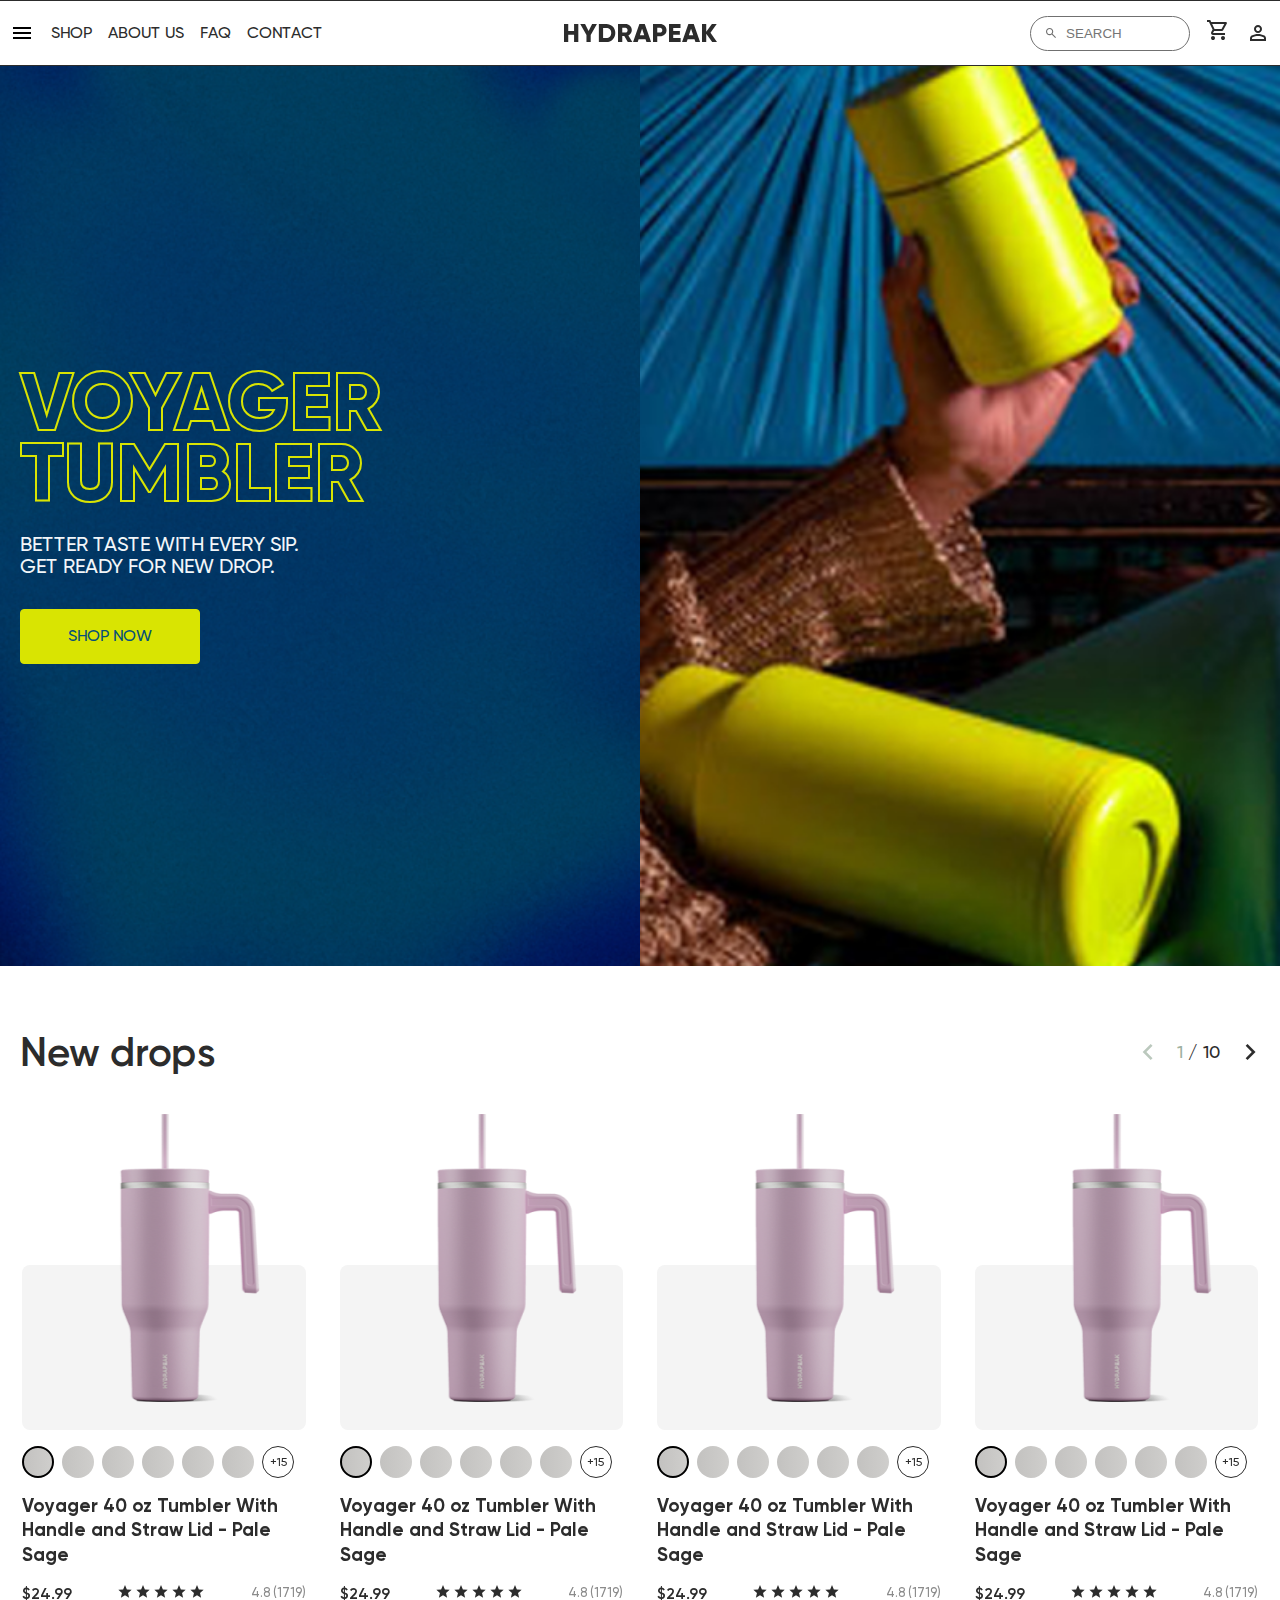
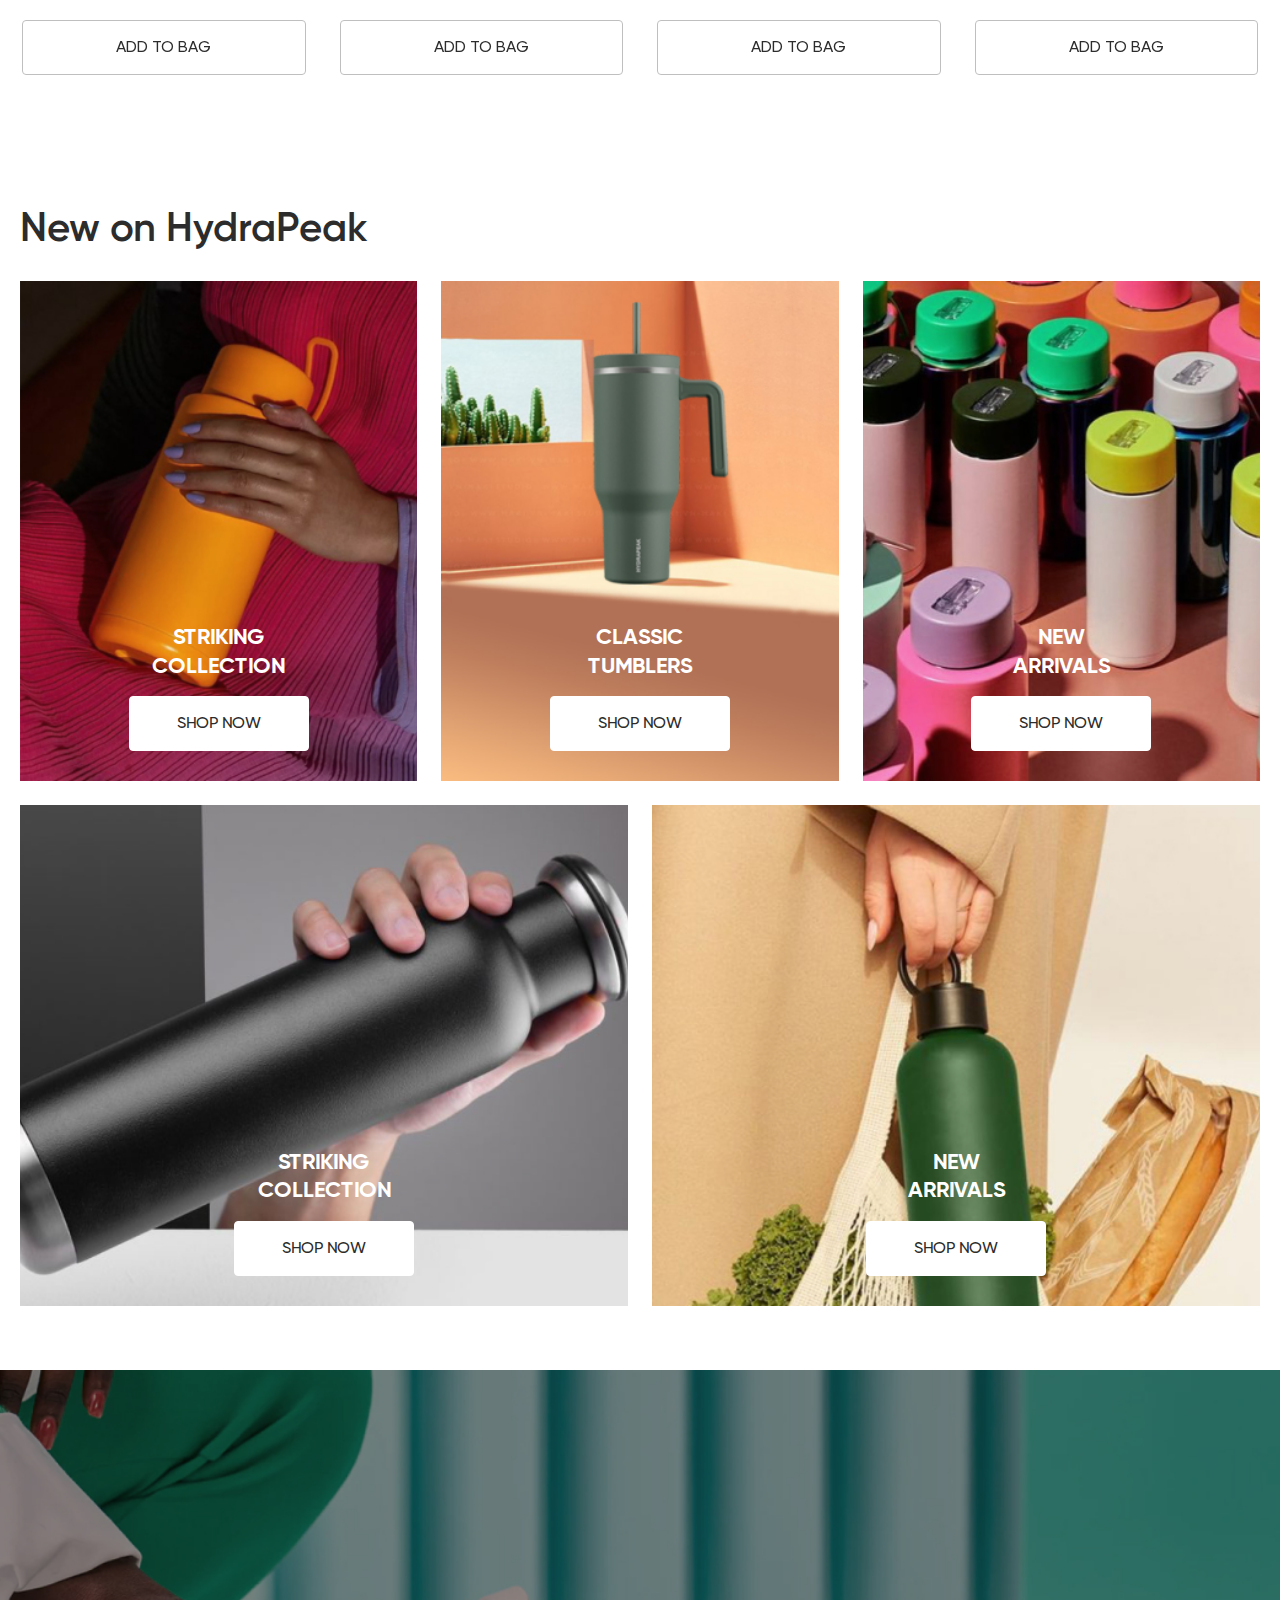
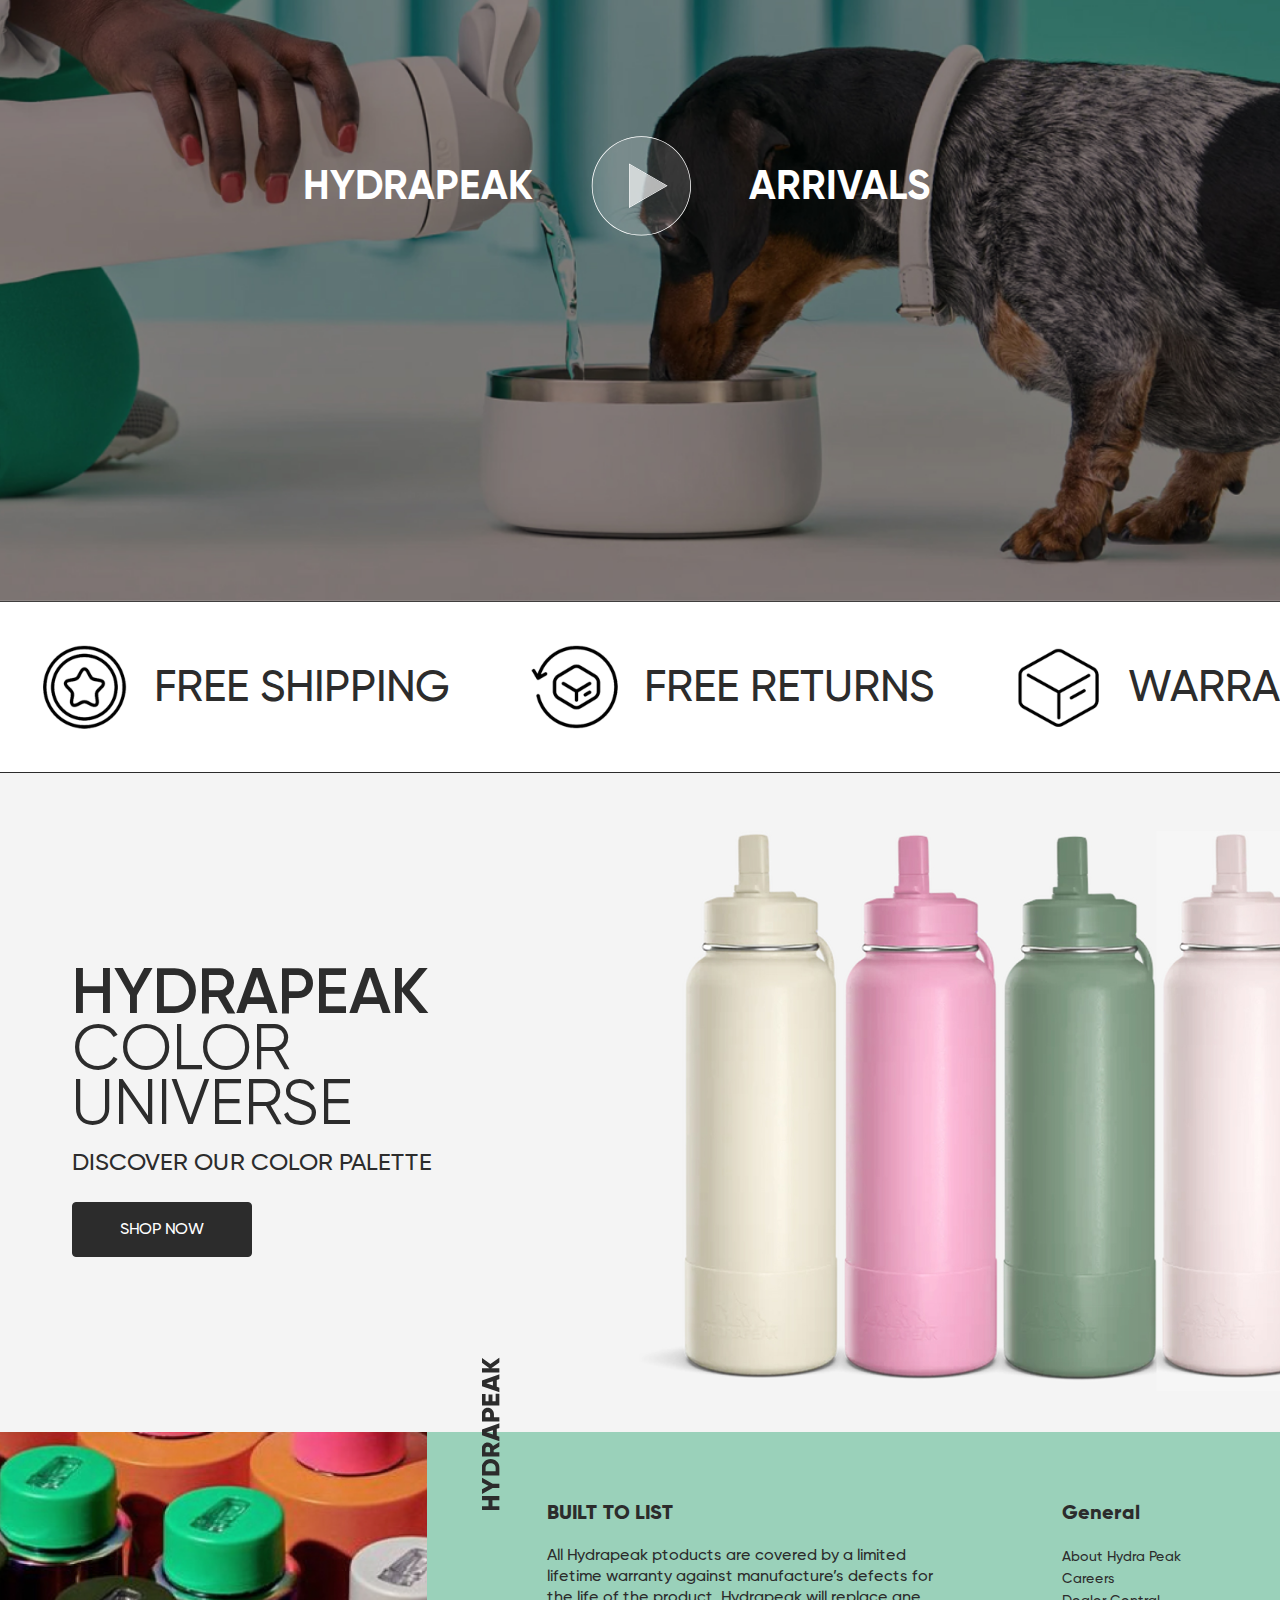
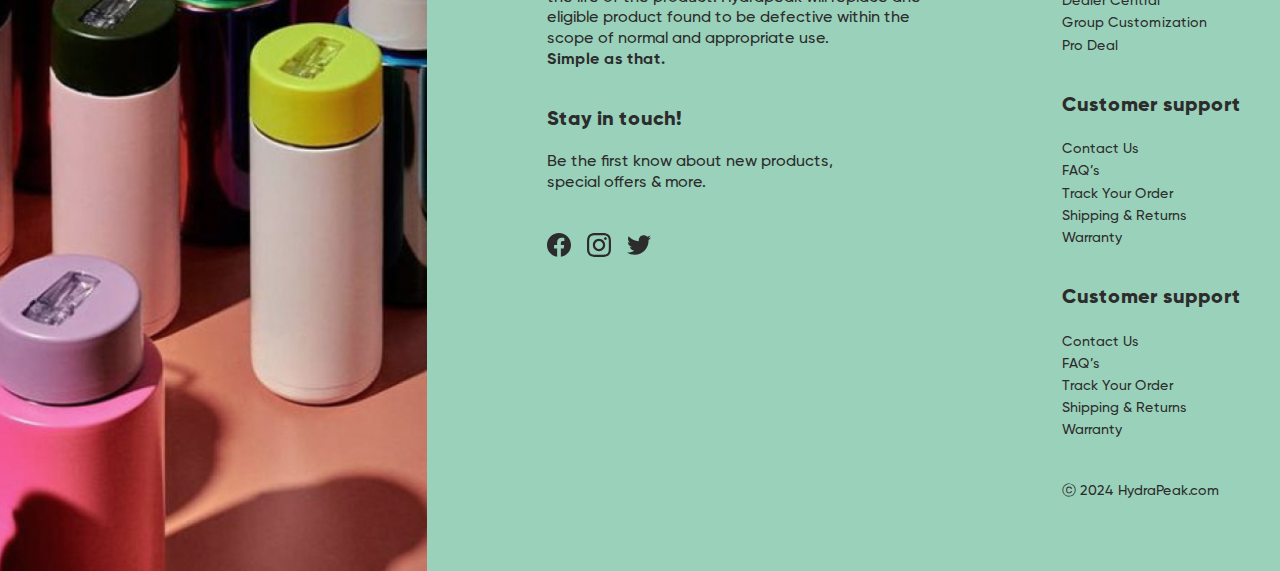
==== commit a1d110b1: "update" ====
--- a/index.html
+++ b/index.html
@@ -36,7 +36,7 @@
                     <nav class="header__nav">
                         <ul class="header__nav_list">
                             <li class="header__nav_item active">
-                                <a href="/collections.html">SHOP</a>
+                                <a href="collections.html">SHOP</a>
                                 <div class="list_outer">
                                     <ul class="nav_list">
                                         <li >
@@ -254,10 +254,10 @@
                                 </a>
                             </li>
                             <li class="header__nav_item">
-                                <a href="/faq.html">FAQ</a>
+                                <a href="faq.html">FAQ</a>
                             </li>
                             <li class="header__nav_item">
-                                <a href="/contact">
+                                <a href="contact.html">
                                     CONTACT
                                 </a>
                             </li>
@@ -287,7 +287,7 @@
                             <img src="./assets/img/shopping_cart.svg" alt="Cart">
                         </li>
                         <li class="header__nav_item">
-                            <a href="/login.html" >
+                            <a href="login.html" >
                                 <img src="./assets/img/person.svg" alt="Profile">
                             </a>
                         </li>
@@ -351,7 +351,7 @@
                             <br>
                             get ready for new drop.
                         </p>
-                        <a href="/collections.html" class="btn btn-forth" style="margin-top: 32px;">
+                        <a href="collections.html" class="btn btn-forth" style="margin-top: 32px;">
                             SHOP NOW
                         </a>
                     </div>
@@ -437,9 +437,9 @@
                                             <!-- <span class="product_collage__card_option" style="--bg:linear-gradient(0.25turn, #C3C2C0, #CFCECC); border-width: 0px;"></span> -->
                                             <span class="product_collage__card_option" style="--bg:linear-gradient(0.25turn, #C3C2C0, #CFCECC); border-width: 0px;"></span>
                                             <span class="product_collage__card_option" style="--bg:linear-gradient(0.25turn, #C3C2C0, #CFCECC); border-width: 0px;"></span>
-                                            <span class="product_collage__card_option" style="--border-color:#2C2C2C">
+                                            <a href="product.html" class="product_collage__card_option" style="--border-color:#2C2C2C">
                                                 +15
-                                            </span>
+                                            </a>
                                         </div>
                                         <h3 class="product_collage__card_title">
                                             Voyager 40 oz Tumbler With Handle and Straw Lid - Pale Sage
@@ -475,9 +475,9 @@
                                             <!-- <span class="product_collage__card_option" style="--bg:linear-gradient(0.25turn, #C3C2C0, #CFCECC); border-width: 0px;"></span> -->
                                             <span class="product_collage__card_option" style="--bg:linear-gradient(0.25turn, #C3C2C0, #CFCECC); border-width: 0px;"></span>
                                             <span class="product_collage__card_option" style="--bg:linear-gradient(0.25turn, #C3C2C0, #CFCECC); border-width: 0px;"></span>
-                                            <span class="product_collage__card_option" style="--border-color:#2C2C2C">
+                                            <a href="product.html" class="product_collage__card_option" style="--border-color:#2C2C2C">
                                                 +15
-                                            </span>
+                                            </a>
                                         </div>
                                         <h3 class="product_collage__card_title">
                                             Voyager 40 oz Tumbler With Handle and Straw Lid - Pale Sage
@@ -513,9 +513,9 @@
                                             <!-- <span class="product_collage__card_option" style="--bg:linear-gradient(0.25turn, #C3C2C0, #CFCECC); border-width: 0px;"></span> -->
                                             <span class="product_collage__card_option" style="--bg:linear-gradient(0.25turn, #C3C2C0, #CFCECC); border-width: 0px;"></span>
                                             <span class="product_collage__card_option" style="--bg:linear-gradient(0.25turn, #C3C2C0, #CFCECC); border-width: 0px;"></span>
-                                            <span class="product_collage__card_option" style="--border-color:#2C2C2C">
+                                            <a href="product.html" class="product_collage__card_option" style="--border-color:#2C2C2C">
                                                 +15
-                                            </span>
+                                            </a>
                                         </div>
                                         <h3 class="product_collage__card_title">
                                             Voyager 40 oz Tumbler With Handle and Straw Lid - Pale Sage
@@ -551,9 +551,9 @@
                                             <!-- <span class="product_collage__card_option" style="--bg:linear-gradient(0.25turn, #C3C2C0, #CFCECC); border-width: 0px;"></span> -->
                                             <span class="product_collage__card_option" style="--bg:linear-gradient(0.25turn, #C3C2C0, #CFCECC); border-width: 0px;"></span>
                                             <span class="product_collage__card_option" style="--bg:linear-gradient(0.25turn, #C3C2C0, #CFCECC); border-width: 0px;"></span>
-                                            <span class="product_collage__card_option" style="--border-color:#2C2C2C">
+                                            <a href="product.html" class="product_collage__card_option" style="--border-color:#2C2C2C">
                                                 +15
-                                            </span>
+                                            </a>
                                         </div>
                                         <h3 class="product_collage__card_title">
                                             Voyager 40 oz Tumbler With Handle and Straw Lid - Pale Sage
@@ -589,9 +589,9 @@
                                             <!-- <span class="product_collage__card_option" style="--bg:linear-gradient(0.25turn, #C3C2C0, #CFCECC); border-width: 0px;"></span> -->
                                             <span class="product_collage__card_option" style="--bg:linear-gradient(0.25turn, #C3C2C0, #CFCECC); border-width: 0px;"></span>
                                             <span class="product_collage__card_option" style="--bg:linear-gradient(0.25turn, #C3C2C0, #CFCECC); border-width: 0px;"></span>
-                                            <span class="product_collage__card_option" style="--border-color:#2C2C2C">
+                                            <a href="product.html" class="product_collage__card_option" style="--border-color:#2C2C2C">
                                                 +15
-                                            </span>
+                                            </a>
                                         </div>
                                         <h3 class="product_collage__card_title">
                                             Voyager 40 oz Tumbler With Handle and Straw Lid - Pale Sage
@@ -627,9 +627,237 @@
                                             <!-- <span class="product_collage__card_option" style="--bg:linear-gradient(0.25turn, #C3C2C0, #CFCECC); border-width: 0px;"></span> -->
                                             <span class="product_collage__card_option" style="--bg:linear-gradient(0.25turn, #C3C2C0, #CFCECC); border-width: 0px;"></span>
                                             <span class="product_collage__card_option" style="--bg:linear-gradient(0.25turn, #C3C2C0, #CFCECC); border-width: 0px;"></span>
-                                            <span class="product_collage__card_option" style="--border-color:#2C2C2C">
+                                            <a href="product.html" class="product_collage__card_option" style="--border-color:#2C2C2C">
                                                 +15
-                                            </span>
+                                            </a>
+                                        </div>
+                                        <h3 class="product_collage__card_title">
+                                            Voyager 40 oz Tumbler With Handle and Straw Lid - Pale Sage
+                                        </h3>
+                                        <div class="product_collage__card_description">
+                                            <span class="product_collage__card_price">$24.99</span>
+                                            <div class="product_collage__card_raiting">
+                                                <img src="./assets/img/star.svg" alt="">
+                                                <img src="./assets/img/star.svg" alt="">
+                                                <img src="./assets/img/star.svg" alt="">
+                                                <img src="./assets/img/star.svg" alt="">
+                                                <img src="./assets/img/star.svg" alt="">
+                                            </div>
+                                            <span class="product_collage__card_score">4.8 (1719)</span>
+                                        </div>
+                                    </div>
+                                    <a href="#" class="btn btn-third">
+                                        ADD TO BAG
+                                    </a>
+                                </div>
+                                <div class="swiper-slide">
+                                    <div class="swiper-slide__img_wrap">
+                                        <img src="./assets/img/products/cup1 1.png" alt="">
+                                        <div class="slide__img_landing"></div>
+                                    </div>
+                                    <div class="product_collage__card_content">
+                                        <div class="product_collage__card_options" >
+                                            <!-- NEED TO ADD SLIDER INTO PRODUCT -->
+                                            <span class="product_collage__card_option active" style="--bg:linear-gradient(0.25turn, #C3C2C0, #CFCECC); "></span>
+                                            <span class="product_collage__card_option" style="--bg:linear-gradient(0.25turn, #C3C2C0, #CFCECC); border-width: 0px;"></span>
+                                            <span class="product_collage__card_option" style="--bg:linear-gradient(0.25turn, #C3C2C0, #CFCECC); border-width: 0px;"></span>
+                                            <span class="product_collage__card_option" style="--bg:linear-gradient(0.25turn, #C3C2C0, #CFCECC); border-width: 0px;"></span>
+                                            <!-- <span class="product_collage__card_option" style="--bg:linear-gradient(0.25turn, #C3C2C0, #CFCECC); border-width: 0px;"></span> -->
+                                            <span class="product_collage__card_option" style="--bg:linear-gradient(0.25turn, #C3C2C0, #CFCECC); border-width: 0px;"></span>
+                                            <span class="product_collage__card_option" style="--bg:linear-gradient(0.25turn, #C3C2C0, #CFCECC); border-width: 0px;"></span>
+                                            <a href="product.html" class="product_collage__card_option" style="--border-color:#2C2C2C">
+                                                +15
+                                            </a>
+                                        </div>
+                                        <h3 class="product_collage__card_title">
+                                            Voyager 40 oz Tumbler With Handle and Straw Lid - Pale Sage
+                                        </h3>
+                                        <div class="product_collage__card_description">
+                                            <span class="product_collage__card_price">$24.99</span>
+                                            <div class="product_collage__card_raiting">
+                                                <img src="./assets/img/star.svg" alt="">
+                                                <img src="./assets/img/star.svg" alt="">
+                                                <img src="./assets/img/star.svg" alt="">
+                                                <img src="./assets/img/star.svg" alt="">
+                                                <img src="./assets/img/star.svg" alt="">
+                                            </div>
+                                            <span class="product_collage__card_score">4.8 (1719)</span>
+                                        </div>
+                                    </div>
+                                    <a href="#" class="btn btn-third">
+                                        ADD TO BAG
+                                    </a>
+                                </div>
+                                <div class="swiper-slide">
+                                    <div class="swiper-slide__img_wrap">
+                                        <img src="./assets/img/products/cup1 1.png" alt="">
+                                        <div class="slide__img_landing"></div>
+                                    </div>
+                                    <div class="product_collage__card_content">
+                                        <div class="product_collage__card_options" >
+                                            <!-- NEED TO ADD SLIDER INTO PRODUCT -->
+                                            <span class="product_collage__card_option active" style="--bg:linear-gradient(0.25turn, #C3C2C0, #CFCECC); "></span>
+                                            <span class="product_collage__card_option" style="--bg:linear-gradient(0.25turn, #C3C2C0, #CFCECC); border-width: 0px;"></span>
+                                            <span class="product_collage__card_option" style="--bg:linear-gradient(0.25turn, #C3C2C0, #CFCECC); border-width: 0px;"></span>
+                                            <span class="product_collage__card_option" style="--bg:linear-gradient(0.25turn, #C3C2C0, #CFCECC); border-width: 0px;"></span>
+                                            <!-- <span class="product_collage__card_option" style="--bg:linear-gradient(0.25turn, #C3C2C0, #CFCECC); border-width: 0px;"></span> -->
+                                            <span class="product_collage__card_option" style="--bg:linear-gradient(0.25turn, #C3C2C0, #CFCECC); border-width: 0px;"></span>
+                                            <span class="product_collage__card_option" style="--bg:linear-gradient(0.25turn, #C3C2C0, #CFCECC); border-width: 0px;"></span>
+                                            <a href="product.html" class="product_collage__card_option" style="--border-color:#2C2C2C">
+                                                +15
+                                            </a>
+                                        </div>
+                                        <h3 class="product_collage__card_title">
+                                            Voyager 40 oz Tumbler With Handle and Straw Lid - Pale Sage
+                                        </h3>
+                                        <div class="product_collage__card_description">
+                                            <span class="product_collage__card_price">$24.99</span>
+                                            <div class="product_collage__card_raiting">
+                                                <img src="./assets/img/star.svg" alt="">
+                                                <img src="./assets/img/star.svg" alt="">
+                                                <img src="./assets/img/star.svg" alt="">
+                                                <img src="./assets/img/star.svg" alt="">
+                                                <img src="./assets/img/star.svg" alt="">
+                                            </div>
+                                            <span class="product_collage__card_score">4.8 (1719)</span>
+                                        </div>
+                                    </div>
+                                    <a href="#" class="btn btn-third">
+                                        ADD TO BAG
+                                    </a>
+                                </div>
+                                <div class="swiper-slide">
+                                    <div class="swiper-slide__img_wrap">
+                                        <img src="./assets/img/products/cup1 1.png" alt="">
+                                        <div class="slide__img_landing"></div>
+                                    </div>
+                                    <div class="product_collage__card_content">
+                                        <div class="product_collage__card_options" >
+                                            <!-- NEED TO ADD SLIDER INTO PRODUCT -->
+                                            <span class="product_collage__card_option active" style="--bg:linear-gradient(0.25turn, #C3C2C0, #CFCECC); "></span>
+                                            <span class="product_collage__card_option" style="--bg:linear-gradient(0.25turn, #C3C2C0, #CFCECC); border-width: 0px;"></span>
+                                            <span class="product_collage__card_option" style="--bg:linear-gradient(0.25turn, #C3C2C0, #CFCECC); border-width: 0px;"></span>
+                                            <span class="product_collage__card_option" style="--bg:linear-gradient(0.25turn, #C3C2C0, #CFCECC); border-width: 0px;"></span>
+                                            <!-- <span class="product_collage__card_option" style="--bg:linear-gradient(0.25turn, #C3C2C0, #CFCECC); border-width: 0px;"></span> -->
+                                            <span class="product_collage__card_option" style="--bg:linear-gradient(0.25turn, #C3C2C0, #CFCECC); border-width: 0px;"></span>
+                                            <span class="product_collage__card_option" style="--bg:linear-gradient(0.25turn, #C3C2C0, #CFCECC); border-width: 0px;"></span>
+                                            <a href="product.html" class="product_collage__card_option" style="--border-color:#2C2C2C">
+                                                +15
+                                            </a>
+                                        </div>
+                                        <h3 class="product_collage__card_title">
+                                            Voyager 40 oz Tumbler With Handle and Straw Lid - Pale Sage
+                                        </h3>
+                                        <div class="product_collage__card_description">
+                                            <span class="product_collage__card_price">$24.99</span>
+                                            <div class="product_collage__card_raiting">
+                                                <img src="./assets/img/star.svg" alt="">
+                                                <img src="./assets/img/star.svg" alt="">
+                                                <img src="./assets/img/star.svg" alt="">
+                                                <img src="./assets/img/star.svg" alt="">
+                                                <img src="./assets/img/star.svg" alt="">
+                                            </div>
+                                            <span class="product_collage__card_score">4.8 (1719)</span>
+                                        </div>
+                                    </div>
+                                    <a href="#" class="btn btn-third">
+                                        ADD TO BAG
+                                    </a>
+                                </div>
+                                <div class="swiper-slide">
+                                    <div class="swiper-slide__img_wrap">
+                                        <img src="./assets/img/products/cup1 1.png" alt="">
+                                        <div class="slide__img_landing"></div>
+                                    </div>
+                                    <div class="product_collage__card_content">
+                                        <div class="product_collage__card_options" >
+                                            <!-- NEED TO ADD SLIDER INTO PRODUCT -->
+                                            <span class="product_collage__card_option active" style="--bg:linear-gradient(0.25turn, #C3C2C0, #CFCECC); "></span>
+                                            <span class="product_collage__card_option" style="--bg:linear-gradient(0.25turn, #C3C2C0, #CFCECC); border-width: 0px;"></span>
+                                            <span class="product_collage__card_option" style="--bg:linear-gradient(0.25turn, #C3C2C0, #CFCECC); border-width: 0px;"></span>
+                                            <span class="product_collage__card_option" style="--bg:linear-gradient(0.25turn, #C3C2C0, #CFCECC); border-width: 0px;"></span>
+                                            <!-- <span class="product_collage__card_option" style="--bg:linear-gradient(0.25turn, #C3C2C0, #CFCECC); border-width: 0px;"></span> -->
+                                            <span class="product_collage__card_option" style="--bg:linear-gradient(0.25turn, #C3C2C0, #CFCECC); border-width: 0px;"></span>
+                                            <span class="product_collage__card_option" style="--bg:linear-gradient(0.25turn, #C3C2C0, #CFCECC); border-width: 0px;"></span>
+                                            <a href="product.html" class="product_collage__card_option" style="--border-color:#2C2C2C">
+                                                +15
+                                            </a>
+                                        </div>
+                                        <h3 class="product_collage__card_title">
+                                            Voyager 40 oz Tumbler With Handle and Straw Lid - Pale Sage
+                                        </h3>
+                                        <div class="product_collage__card_description">
+                                            <span class="product_collage__card_price">$24.99</span>
+                                            <div class="product_collage__card_raiting">
+                                                <img src="./assets/img/star.svg" alt="">
+                                                <img src="./assets/img/star.svg" alt="">
+                                                <img src="./assets/img/star.svg" alt="">
+                                                <img src="./assets/img/star.svg" alt="">
+                                                <img src="./assets/img/star.svg" alt="">
+                                            </div>
+                                            <span class="product_collage__card_score">4.8 (1719)</span>
+                                        </div>
+                                    </div>
+                                    <a href="#" class="btn btn-third">
+                                        ADD TO BAG
+                                    </a>
+                                </div>
+                                <div class="swiper-slide">
+                                    <div class="swiper-slide__img_wrap">
+                                        <img src="./assets/img/products/cup1 1.png" alt="">
+                                        <div class="slide__img_landing"></div>
+                                    </div>
+                                    <div class="product_collage__card_content">
+                                        <div class="product_collage__card_options" >
+                                            <!-- NEED TO ADD SLIDER INTO PRODUCT -->
+                                            <span class="product_collage__card_option active" style="--bg:linear-gradient(0.25turn, #C3C2C0, #CFCECC); "></span>
+                                            <span class="product_collage__card_option" style="--bg:linear-gradient(0.25turn, #C3C2C0, #CFCECC); border-width: 0px;"></span>
+                                            <span class="product_collage__card_option" style="--bg:linear-gradient(0.25turn, #C3C2C0, #CFCECC); border-width: 0px;"></span>
+                                            <span class="product_collage__card_option" style="--bg:linear-gradient(0.25turn, #C3C2C0, #CFCECC); border-width: 0px;"></span>
+                                            <!-- <span class="product_collage__card_option" style="--bg:linear-gradient(0.25turn, #C3C2C0, #CFCECC); border-width: 0px;"></span> -->
+                                            <span class="product_collage__card_option" style="--bg:linear-gradient(0.25turn, #C3C2C0, #CFCECC); border-width: 0px;"></span>
+                                            <span class="product_collage__card_option" style="--bg:linear-gradient(0.25turn, #C3C2C0, #CFCECC); border-width: 0px;"></span>
+                                            <a href="product.html" class="product_collage__card_option" style="--border-color:#2C2C2C">
+                                                +15
+                                            </a>
+                                        </div>
+                                        <h3 class="product_collage__card_title">
+                                            Voyager 40 oz Tumbler With Handle and Straw Lid - Pale Sage
+                                        </h3>
+                                        <div class="product_collage__card_description">
+                                            <span class="product_collage__card_price">$24.99</span>
+                                            <div class="product_collage__card_raiting">
+                                                <img src="./assets/img/star.svg" alt="">
+                                                <img src="./assets/img/star.svg" alt="">
+                                                <img src="./assets/img/star.svg" alt="">
+                                                <img src="./assets/img/star.svg" alt="">
+                                                <img src="./assets/img/star.svg" alt="">
+                                            </div>
+                                            <span class="product_collage__card_score">4.8 (1719)</span>
+                                        </div>
+                                    </div>
+                                    <a href="#" class="btn btn-third">
+                                        ADD TO BAG
+                                    </a>
+                                </div>
+                                <div class="swiper-slide">
+                                    <div class="swiper-slide__img_wrap">
+                                        <img src="./assets/img/products/cup1 1.png" alt="">
+                                        <div class="slide__img_landing"></div>
+                                    </div>
+                                    <div class="product_collage__card_content">
+                                        <div class="product_collage__card_options" >
+                                            <!-- NEED TO ADD SLIDER INTO PRODUCT -->
+                                            <span class="product_collage__card_option active" style="--bg:linear-gradient(0.25turn, #C3C2C0, #CFCECC); "></span>
+                                            <span class="product_collage__card_option" style="--bg:linear-gradient(0.25turn, #C3C2C0, #CFCECC); border-width: 0px;"></span>
+                                            <span class="product_collage__card_option" style="--bg:linear-gradient(0.25turn, #C3C2C0, #CFCECC); border-width: 0px;"></span>
+                                            <span class="product_collage__card_option" style="--bg:linear-gradient(0.25turn, #C3C2C0, #CFCECC); border-width: 0px;"></span>
+                                            <!-- <span class="product_collage__card_option" style="--bg:linear-gradient(0.25turn, #C3C2C0, #CFCECC); border-width: 0px;"></span> -->
+                                            <span class="product_collage__card_option" style="--bg:linear-gradient(0.25turn, #C3C2C0, #CFCECC); border-width: 0px;"></span>
+                                            <span class="product_collage__card_option" style="--bg:linear-gradient(0.25turn, #C3C2C0, #CFCECC); border-width: 0px;"></span>
+                                            <a href="product.html" class="product_collage__card_option" style="--border-color:#2C2C2C">
+                                                +15
+                                            </a>
                                         </div>
                                         <h3 class="product_collage__card_title">
                                             Voyager 40 oz Tumbler With Handle and Straw Lid - Pale Sage
@@ -672,7 +900,7 @@
                                     <br>
                                     COLLECTION
                                 </h3>
-                                <a href="/collections.html" class="btn btn-secondary">
+                                <a href="collections.html" class="btn btn-secondary">
                                     SHOP NOW
                                 </a>
                             </div>
@@ -687,7 +915,7 @@
                                 <br>
                                 TUMBLERS
                             </h3>
-                            <a href="/collections.html" class="btn btn-secondary">
+                            <a href="collections.html" class="btn btn-secondary">
                                 SHOP NOW
                             </a>
                         </div>
@@ -702,7 +930,7 @@
                                 <br>
                                 ARRIVALS
                             </h3>
-                            <a href="/collections.html" class="btn btn-secondary">
+                            <a href="collections.html" class="btn btn-secondary">
                                 SHOP NOW
                             </a>
                         </div>
@@ -717,7 +945,7 @@
                                 <br>
                                 COLLECTION
                             </h3>
-                            <a href="/collections.html" class="btn btn-secondary">
+                            <a href="collections.html" class="btn btn-secondary">
                                 SHOP NOW
                             </a>
                         </div>
@@ -732,7 +960,7 @@
                                 <br>
                                 ARRIVALS
                             </h3>
-                            <a href="/collections.html" class="btn btn-secondary">
+                            <a href="collections.html" class="btn btn-secondary">
                                 SHOP NOW
                             </a>
                         </div>
@@ -809,7 +1037,7 @@
                         <p class="big_banner__p" style="margin-top: 16px;">
                             DISCOVER OUR COLOR PALETTE
                         </p>
-                        <a href="/collections.html" class="btn btn-primary" style="margin-top: 24px;">
+                        <a href="collections.html" class="btn btn-primary" style="margin-top: 24px;">
                             SHOP NOW
                         </a>
                     </div>
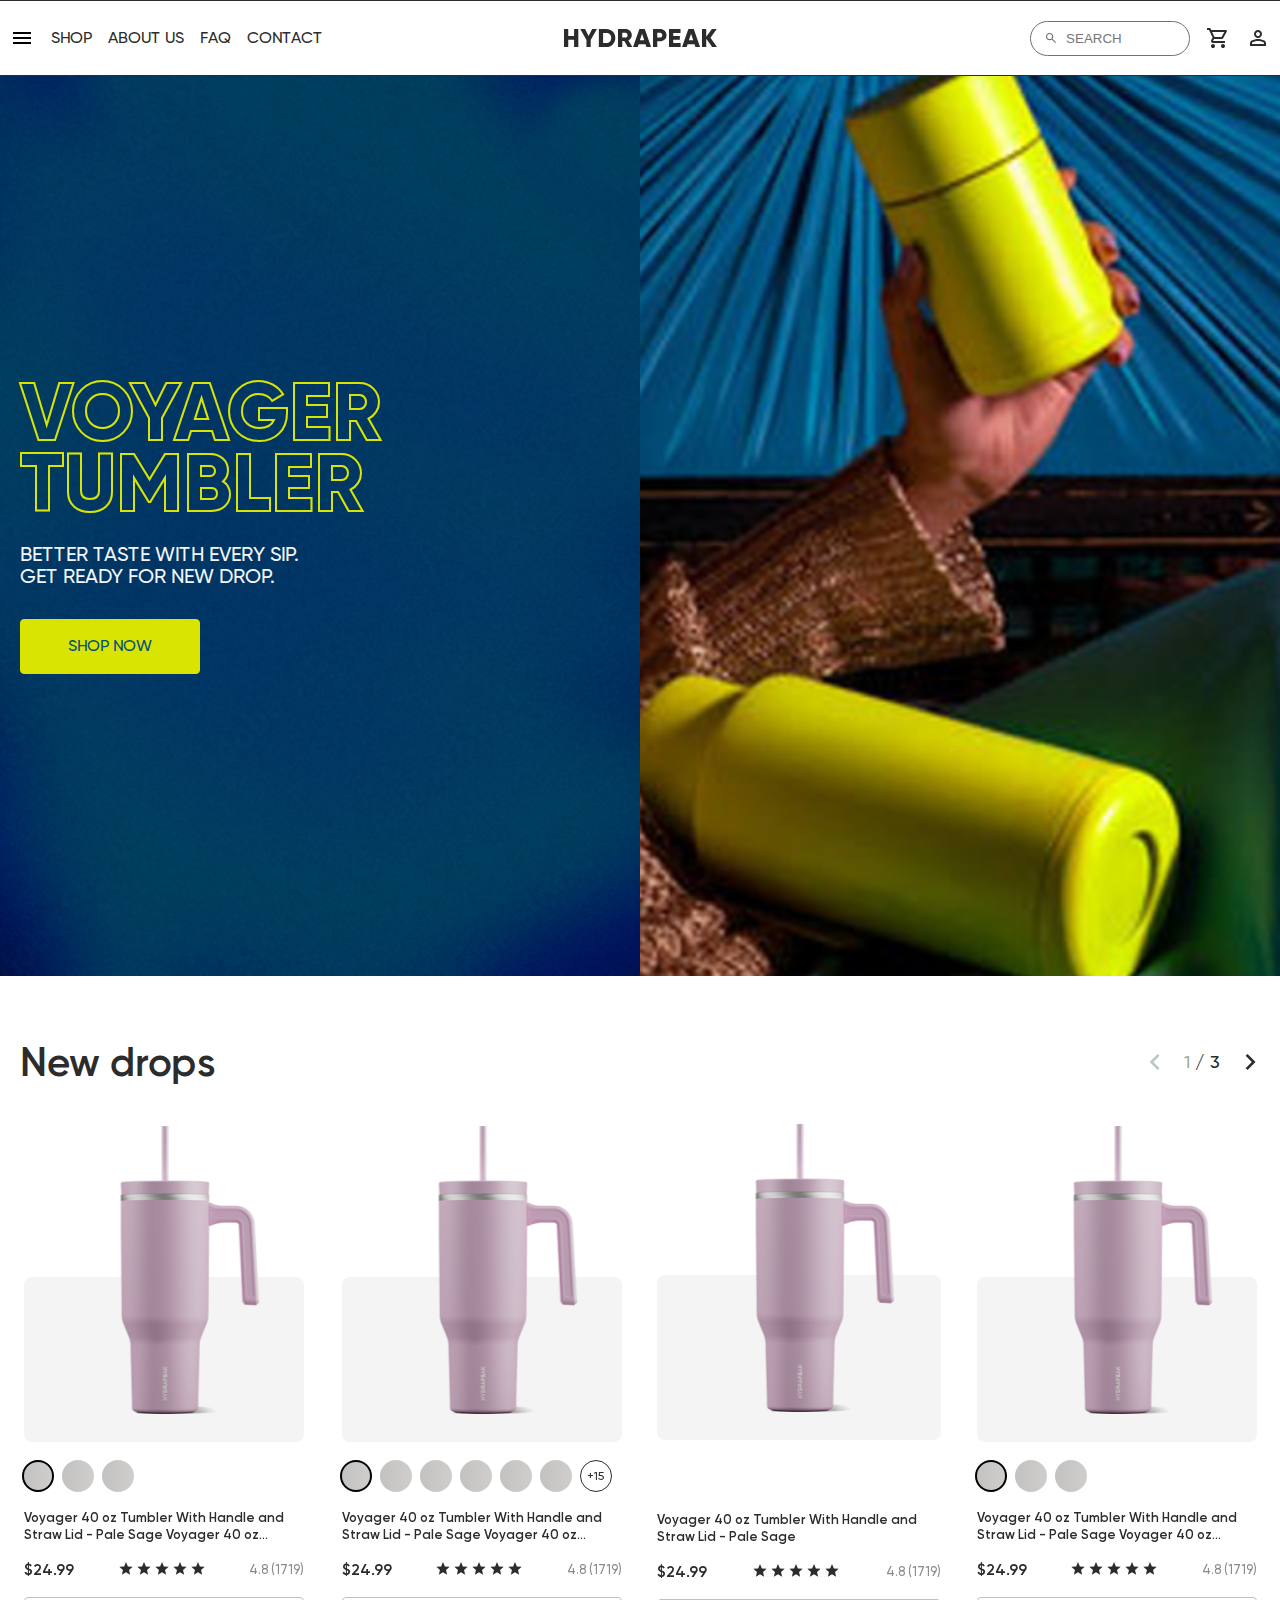
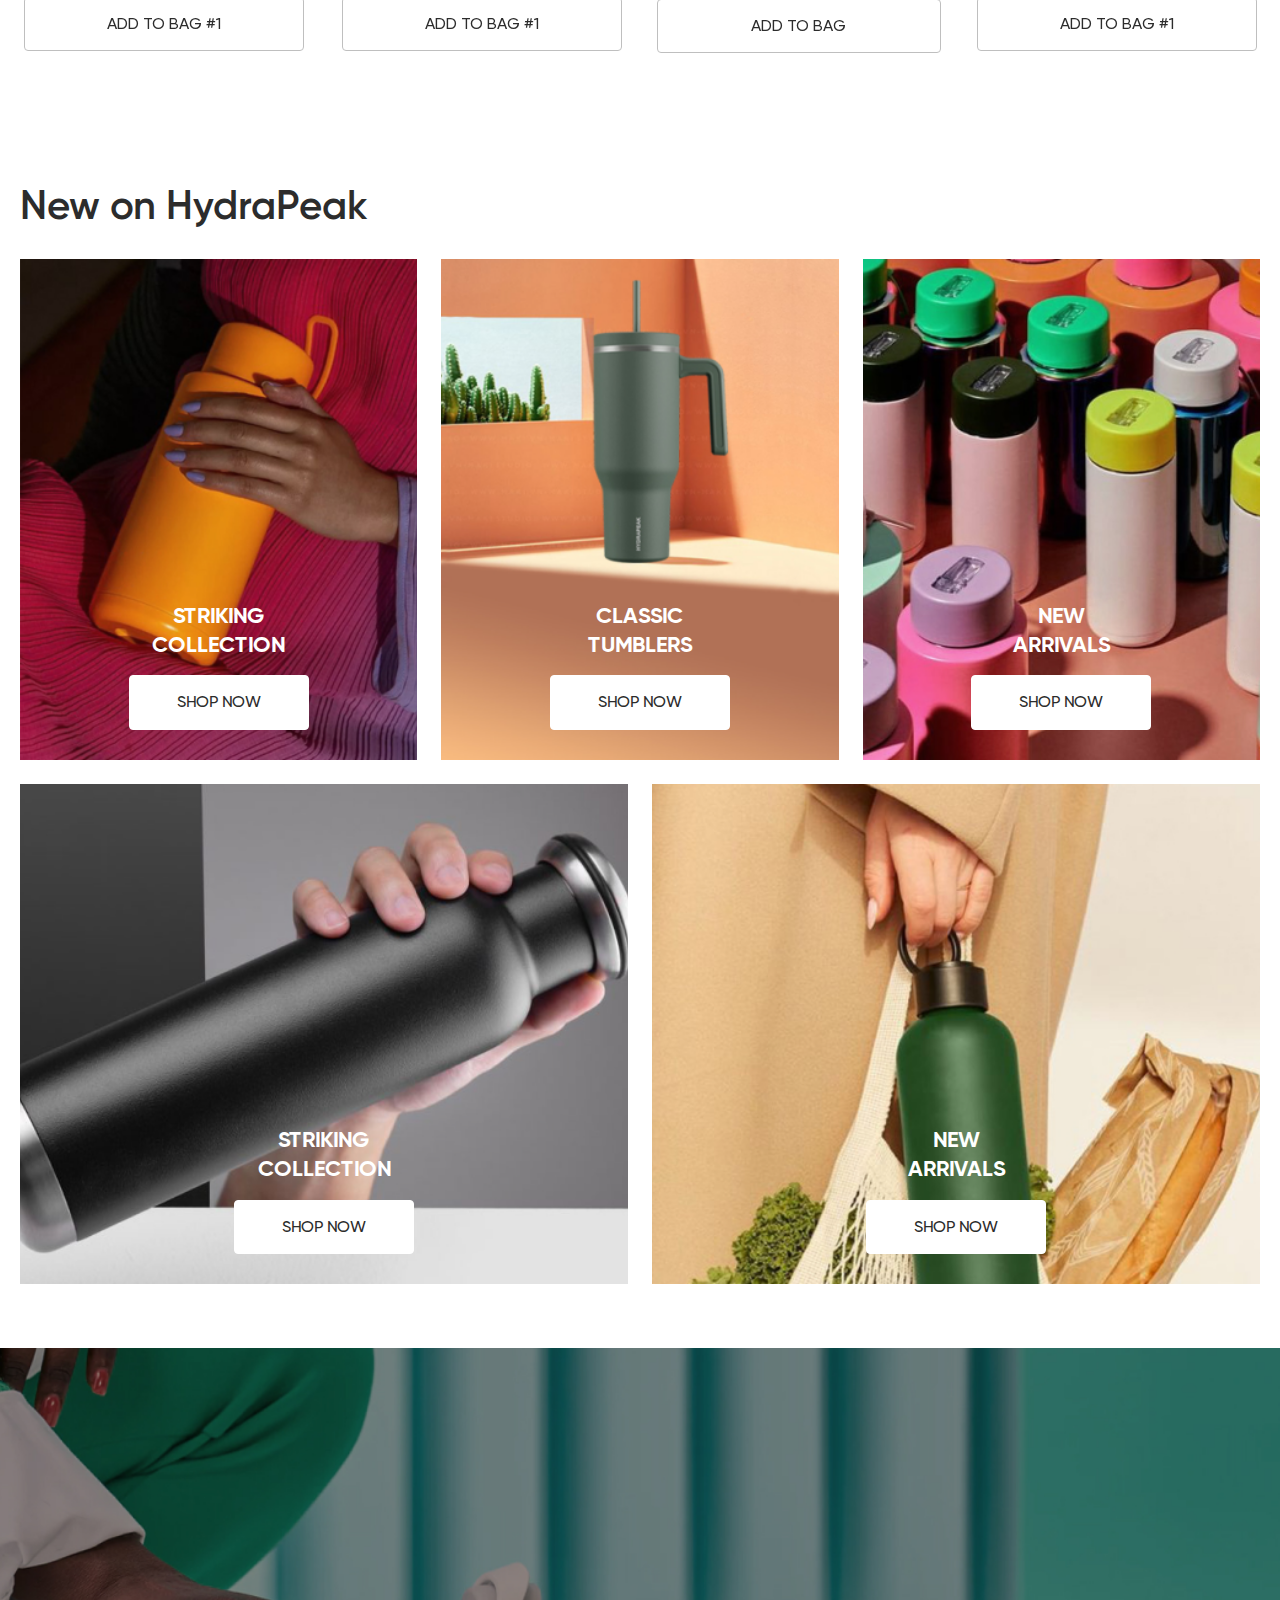
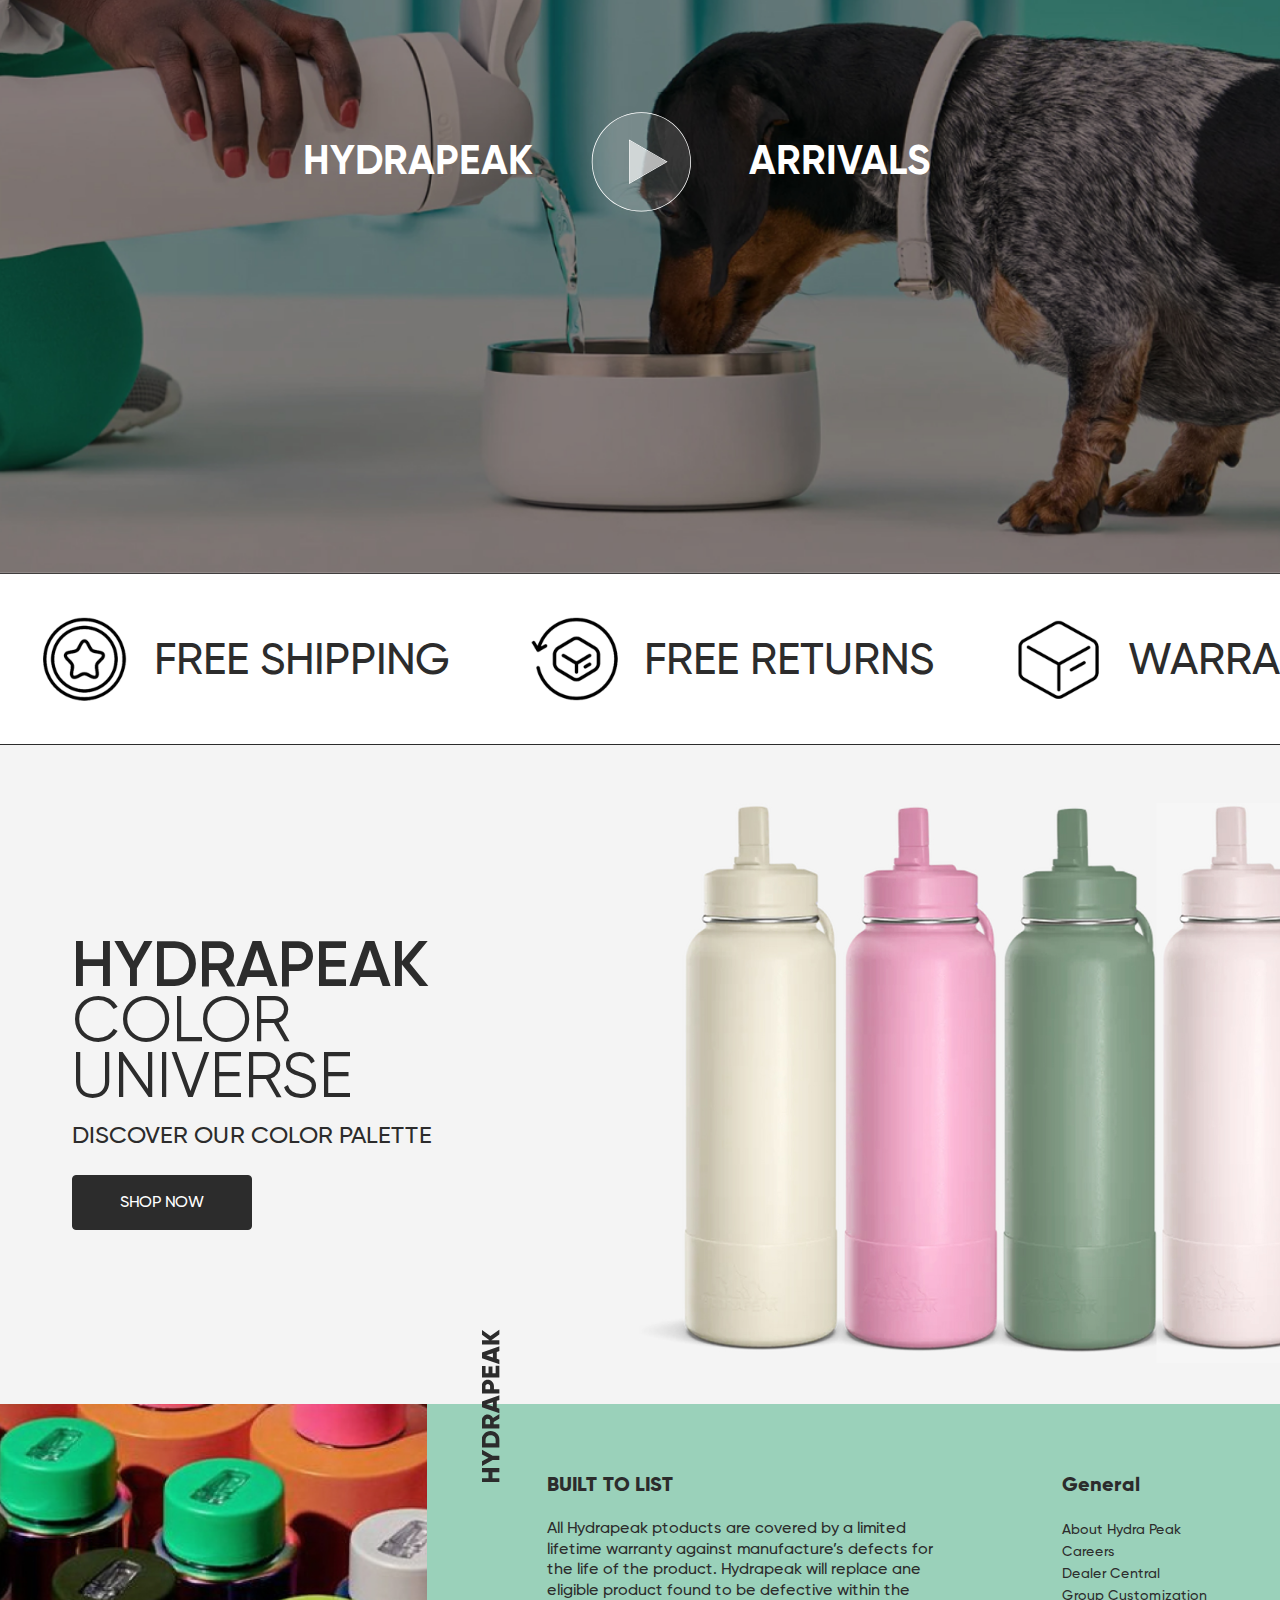
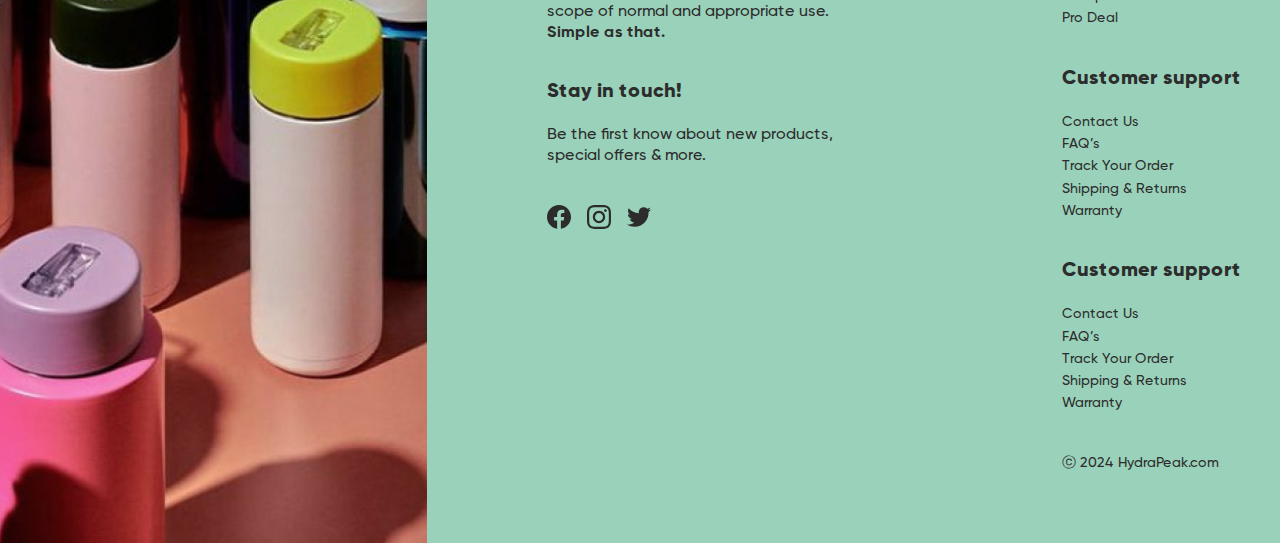
==== commit e261df56: "main2" ====
--- a/index.html
+++ b/index.html
@@ -284,7 +284,9 @@
                             </label>
                         </li>
                         <li class="header__nav_item has_icon">
-                            <img src="./assets/img/shopping_cart.svg" alt="Cart">
+                            <a href="cart.html">
+                                <img src="./assets/img/shopping_cart.svg" alt="Cart">
+                            </a>
                         </li>
                         <li class="header__nav_item">
                             <a href="login.html" >
@@ -384,10 +386,150 @@
                     <div class="product_collage__slider">
                         <div class="swiper mySwiper">
                             <div class="swiper-wrapper">
-                                <div class="swiper-slide">
-                                    <div class="swiper-slide__img_wrap">
-                                        <img src="./assets/img/products/cup1 1.png" alt="">
-                                        <div class="slide__img_landing"></div>
+                                <div class="swiper-slide js-product-card">
+                                    <div class="swiper mySwiper2" style="width: 100%">
+                                        <div class="swiper-wrapper">
+                                            <div class="swiper-slide">
+                                                <div class="swiper-slide__img_wrap">
+                                                    <img src="./assets/img/products/cup1 1.png" alt="">
+                                                    <div class="slide__img_landing"></div>
+                                                </div>    
+                                            </div>
+                                            <div class="swiper-slide">
+                                                <div class="swiper-slide__img_wrap">
+                                                    <img src="./assets/img/products/cup1 1.png" alt="">
+                                                    <div class="slide__img_landing"></div>
+                                                </div> 
+                                            </div>
+                                            <div class="swiper-slide">
+                                                <div class="swiper-slide__img_wrap">
+                                                    <img src="./assets/img/products/cup1 1.png" alt="">
+                                                    <div class="slide__img_landing"></div>
+                                                </div> 
+                                            </div>
+                                            
+                                        </div>
+                                    </div>
+                                    <div class="product_collage__card_content">
+                                        <div class="product_collage__card_options" >
+                                            <!-- NEED TO ADD SLIDER INTO PRODUCT -->
+                                            <span class="product_collage__card_option active" style="--bg:linear-gradient(0.25turn, #C3C2C0, #CFCECC); "></span>
+                                            <span class="product_collage__card_option" style="--bg:linear-gradient(0.25turn, #C3C2C0, #CFCECC); border-width: 0px;"></span>
+                                            <span class="product_collage__card_option" style="--bg:linear-gradient(0.25turn, #C3C2C0, #CFCECC); border-width: 0px;"></span>
+                                            <!-- <span class="product_collage__card_option" style="--bg:linear-gradient(0.25turn, #C3C2C0, #CFCECC); border-width: 0px;"></span> -->
+                                            <!-- <span class="product_collage__card_option" style="--bg:linear-gradient(0.25turn, #C3C2C0, #CFCECC); border-width: 0px;"></span> -->
+                                            <!-- <span class="product_collage__card_option" style="--bg:linear-gradient(0.25turn, #C3C2C0, #CFCECC); border-width: 0px;"></span> -->
+                                            <!-- <span class="product_collage__card_option" style="--bg:linear-gradient(0.25turn, #C3C2C0, #CFCECC); border-width: 0px;"></span> -->
+                                            <!-- <a href="product.html" class="product_collage__card_option more" style="--border-color:#2C2C2C">
+                                                +15
+                                            </a> -->
+                                        </div>
+                                        <div class="swiper mySwiper3" style="width: 100%">
+                                            <div class="swiper-wrapper">
+                                                <div class="swiper-slide">
+                                                    <h3 class="product_collage__card_title">
+                                                        Voyager 40 oz Tumbler With Handle and Straw Lid - Pale Sage
+                                                        Voyager 40 oz Tumbler With Handle and Straw Lid - Pale Sage
+                                                    </h3>
+                                                    <div class="product_collage__card_description">
+                                                        <span class="product_collage__card_price">$24.99</span>
+                                                        <div class="product_collage__card_raiting">
+                                                            <img src="./assets/img/star.svg" alt="">
+                                                            <img src="./assets/img/star.svg" alt="">
+                                                            <img src="./assets/img/star.svg" alt="">
+                                                            <img src="./assets/img/star.svg" alt="">
+                                                            <img src="./assets/img/star.svg" alt="">
+                                                        </div>
+                                                        <span class="product_collage__card_score">4.8 (1719)</span>
+                                                    </div>  
+                                                    <a href="#" class="btn btn-third">
+                                                        ADD TO BAG #1
+                                                    </a>
+                                                </div>
+                                                <div class="swiper-slide">
+                                                    <h3 class="product_collage__card_title">
+                                                        Voyager 40 oz Tumbler With Handle and Straw Lid - Pale Sage
+                                                    </h3>
+                                                    <div class="product_collage__card_description">
+                                                        <span class="product_collage__card_price">$24.99</span>
+                                                        <div class="product_collage__card_raiting">
+                                                            <img src="./assets/img/star.svg" alt="">
+                                                            <img src="./assets/img/star.svg" alt="">
+                                                            <img src="./assets/img/star.svg" alt="">
+                                                            <img src="./assets/img/star.svg" alt="">
+                                                            <!-- <img src="./assets/img/star.svg" alt=""> -->
+                                                        </div>
+                                                        <span class="product_collage__card_score">4.8 (1719)</span>
+                                                    </div>  
+                                                    <a href="#" class="btn btn-third">
+                                                        ADD TO BAG #2
+                                                    </a>
+                                                </div>
+                                                <div class="swiper-slide">
+                                                    <h3 class="product_collage__card_title">
+                                                        Voyager 40 oz Tumbler With Handle and Straw Lid - Pale Sage
+                                                    </h3>
+                                                    <div class="product_collage__card_description">
+                                                        <span class="product_collage__card_price">$24.99</span>
+                                                        <div class="product_collage__card_raiting">
+                                                            <img src="./assets/img/star.svg" alt="">
+                                                            <img src="./assets/img/star.svg" alt="">
+                                                            <img src="./assets/img/star.svg" alt="">
+                                                            <img src="./assets/img/star.svg" alt="">
+                                                            <img src="./assets/img/star.svg" alt="">
+                                                        </div>
+                                                        <span class="product_collage__card_score">4.8 (1719)</span>
+                                                    </div>  
+                                                    <a href="#" class="btn btn-third">
+                                                        ADD TO BAG #3
+                                                    </a>
+                                                </div>
+                                            </div>
+                                        </div>
+                                       
+                                    </div>
+                                    
+                                </div>
+                                <div class="swiper-slide js-product-card">
+                                    <div class="swiper mySwiper2" style="width: 100%">
+                                        <div class="swiper-wrapper">
+                                            <div class="swiper-slide">
+                                                <div class="swiper-slide__img_wrap">
+                                                    <img src="./assets/img/products/cup1 1.png" alt="">
+                                                    <div class="slide__img_landing"></div>
+                                                </div>    
+                                            </div>
+                                            <div class="swiper-slide">
+                                                <div class="swiper-slide__img_wrap">
+                                                    <img src="./assets/img/products/cup1 1.png" alt="">
+                                                    <div class="slide__img_landing"></div>
+                                                </div> 
+                                            </div>
+                                            <div class="swiper-slide">
+                                                <div class="swiper-slide__img_wrap">
+                                                    <img src="./assets/img/products/cup1 1.png" alt="">
+                                                    <div class="slide__img_landing"></div>
+                                                </div> 
+                                            </div>
+                                            <div class="swiper-slide">
+                                                <div class="swiper-slide__img_wrap">
+                                                    <img src="./assets/img/products/cup1 1.png" alt="">
+                                                    <div class="slide__img_landing"></div>
+                                                </div>    
+                                            </div>
+                                            <div class="swiper-slide">
+                                                <div class="swiper-slide__img_wrap">
+                                                    <img src="./assets/img/products/cup1 1.png" alt="">
+                                                    <div class="slide__img_landing"></div>
+                                                </div> 
+                                            </div>
+                                            <div class="swiper-slide">
+                                                <div class="swiper-slide__img_wrap">
+                                                    <img src="./assets/img/products/cup1 1.png" alt="">
+                                                    <div class="slide__img_landing"></div>
+                                                </div> 
+                                            </div>
+                                        </div>
                                     </div>
                                     <div class="product_collage__card_content">
                                         <div class="product_collage__card_options" >
@@ -399,10 +541,141 @@
                                             <!-- <span class="product_collage__card_option" style="--bg:linear-gradient(0.25turn, #C3C2C0, #CFCECC); border-width: 0px;"></span> -->
                                             <span class="product_collage__card_option" style="--bg:linear-gradient(0.25turn, #C3C2C0, #CFCECC); border-width: 0px;"></span>
                                             <span class="product_collage__card_option" style="--bg:linear-gradient(0.25turn, #C3C2C0, #CFCECC); border-width: 0px;"></span>
-                                            <a href="product.html" class="product_collage__card_option" style="--border-color:#2C2C2C">
+                                            <a href="product.html" class="product_collage__card_option more" style="--border-color:#2C2C2C">
                                                 +15
                                             </a>
                                         </div>
+                                        <div class="swiper mySwiper3" style="width: 100%">
+                                            <div class="swiper-wrapper">
+                                                <div class="swiper-slide">
+                                                    <h3 class="product_collage__card_title">
+                                                        Voyager 40 oz Tumbler With Handle and Straw Lid - Pale Sage
+                                                        Voyager 40 oz Tumbler With Handle and Straw Lid - Pale Sage
+                                                    </h3>
+                                                    <div class="product_collage__card_description">
+                                                        <span class="product_collage__card_price">$24.99</span>
+                                                        <div class="product_collage__card_raiting">
+                                                            <img src="./assets/img/star.svg" alt="">
+                                                            <img src="./assets/img/star.svg" alt="">
+                                                            <img src="./assets/img/star.svg" alt="">
+                                                            <img src="./assets/img/star.svg" alt="">
+                                                            <img src="./assets/img/star.svg" alt="">
+                                                        </div>
+                                                        <span class="product_collage__card_score">4.8 (1719)</span>
+                                                    </div>  
+                                                    <a href="#" class="btn btn-third">
+                                                        ADD TO BAG #1
+                                                    </a>
+                                                </div>
+                                                <div class="swiper-slide">
+                                                    <h3 class="product_collage__card_title">
+                                                        Voyager 40 oz Tumbler With Handle and Straw Lid - Pale Sage
+                                                    </h3>
+                                                    <div class="product_collage__card_description">
+                                                        <span class="product_collage__card_price">$24.99</span>
+                                                        <div class="product_collage__card_raiting">
+                                                            <img src="./assets/img/star.svg" alt="">
+                                                            <img src="./assets/img/star.svg" alt="">
+                                                            <img src="./assets/img/star.svg" alt="">
+                                                            <img src="./assets/img/star.svg" alt="">
+                                                            <!-- <img src="./assets/img/star.svg" alt=""> -->
+                                                        </div>
+                                                        <span class="product_collage__card_score">4.8 (1719)</span>
+                                                    </div>  
+                                                    <a href="#" class="btn btn-third">
+                                                        ADD TO BAG #2
+                                                    </a>
+                                                </div>
+                                                <div class="swiper-slide">
+                                                    <h3 class="product_collage__card_title">
+                                                        Voyager 40 oz Tumbler With Handle and Straw Lid - Pale Sage
+                                                    </h3>
+                                                    <div class="product_collage__card_description">
+                                                        <span class="product_collage__card_price">$24.99</span>
+                                                        <div class="product_collage__card_raiting">
+                                                            <img src="./assets/img/star.svg" alt="">
+                                                            <img src="./assets/img/star.svg" alt="">
+                                                            <img src="./assets/img/star.svg" alt="">
+                                                            <img src="./assets/img/star.svg" alt="">
+                                                            <img src="./assets/img/star.svg" alt="">
+                                                        </div>
+                                                        <span class="product_collage__card_score">4.8 (1719)</span>
+                                                    </div>  
+                                                    <a href="#" class="btn btn-third">
+                                                        ADD TO BAG #3
+                                                    </a>
+                                                </div>
+                                                <div class="swiper-slide">
+                                                    <h3 class="product_collage__card_title">
+                                                        Voyager 40 oz Tumbler With Handle and Straw Lid - Pale Sage
+                                                    </h3>
+                                                    <div class="product_collage__card_description">
+                                                        <span class="product_collage__card_price">$24.99</span>
+                                                        <div class="product_collage__card_raiting">
+                                                            <img src="./assets/img/star.svg" alt="">
+                                                            <img src="./assets/img/star.svg" alt="">
+                                                            <img src="./assets/img/star.svg" alt="">
+                                                            <img src="./assets/img/star.svg" alt="">
+                                                            <img src="./assets/img/star.svg" alt="">
+                                                        </div>
+                                                        <span class="product_collage__card_score">4.8 (1719)</span>
+                                                    </div>  
+                                                    <a href="#" class="btn btn-third">
+                                                        ADD TO BAG #4
+                                                    </a>
+                                                </div>
+                                                <div class="swiper-slide">
+                                                    <h3 class="product_collage__card_title">
+                                                        Voyager 40 oz Tumbler With Handle and Straw Lid - Pale Sage
+                                                    </h3>
+                                                    <div class="product_collage__card_description">
+                                                        <span class="product_collage__card_price">$24.99</span>
+                                                        <div class="product_collage__card_raiting">
+                                                            <img src="./assets/img/star.svg" alt="">
+                                                            <img src="./assets/img/star.svg" alt="">
+                                                            <img src="./assets/img/star.svg" alt="">
+                                                            <img src="./assets/img/star.svg" alt="">
+                                                            <img src="./assets/img/star.svg" alt="">
+                                                        </div>
+                                                        <span class="product_collage__card_score">4.8 (1719)</span>
+                                                    </div>  
+                                                    <a href="#" class="btn btn-third">
+                                                        ADD TO BAG #5
+                                                    </a>
+                                                </div>
+                                                <div class="swiper-slide">
+                                                    <h3 class="product_collage__card_title">
+                                                        Voyager 40 oz Tumbler With Handle and Straw Lid - Pale Sage
+                                                    </h3>
+                                                    <div class="product_collage__card_description">
+                                                        <span class="product_collage__card_price">$24.99</span>
+                                                        <div class="product_collage__card_raiting">
+                                                            <img src="./assets/img/star.svg" alt="">
+                                                            <img src="./assets/img/star.svg" alt="">
+                                                            <img src="./assets/img/star.svg" alt="">
+                                                            <img src="./assets/img/star.svg" alt="">
+                                                            <img src="./assets/img/star.svg" alt="">
+                                                        </div>
+                                                        <span class="product_collage__card_score">4.8 (1719)</span>
+                                                    </div>  
+                                                    <a href="#" class="btn btn-third">
+                                                        ADD TO BAG #6
+                                                    </a>
+                                                </div>
+                                            </div>
+                                        </div>
+                                    </div>
+                                    <!-- <a href="#" class="btn btn-third">
+                                        ADD TO BAG
+                                    </a> -->
+                                </div>
+                                <div class="swiper-slide">
+                                    <div class="swiper-slide__img_wrap">
+                                        <img src="./assets/img/products/cup1 1.png" alt="">
+                                        <div class="slide__img_landing"></div>
+                                    </div>
+                                    <div class="product_collage__card_content">
+                                       
                                         <h3 class="product_collage__card_title">
                                             Voyager 40 oz Tumbler With Handle and Straw Lid - Pale Sage
                                         </h3>
@@ -422,10 +695,150 @@
                                         ADD TO BAG
                                     </a>
                                 </div>
-                                <div class="swiper-slide">
-                                    <div class="swiper-slide__img_wrap">
-                                        <img src="./assets/img/products/cup1 1.png" alt="">
-                                        <div class="slide__img_landing"></div>
+                                <div class="swiper-slide js-product-card">
+                                    <div class="swiper mySwiper2" style="width: 100%">
+                                        <div class="swiper-wrapper">
+                                            <div class="swiper-slide">
+                                                <div class="swiper-slide__img_wrap">
+                                                    <img src="./assets/img/products/cup1 1.png" alt="">
+                                                    <div class="slide__img_landing"></div>
+                                                </div>    
+                                            </div>
+                                            <div class="swiper-slide">
+                                                <div class="swiper-slide__img_wrap">
+                                                    <img src="./assets/img/products/cup1 1.png" alt="">
+                                                    <div class="slide__img_landing"></div>
+                                                </div> 
+                                            </div>
+                                            <div class="swiper-slide">
+                                                <div class="swiper-slide__img_wrap">
+                                                    <img src="./assets/img/products/cup1 1.png" alt="">
+                                                    <div class="slide__img_landing"></div>
+                                                </div> 
+                                            </div>
+                                            
+                                        </div>
+                                    </div>
+                                    <div class="product_collage__card_content">
+                                        <div class="product_collage__card_options" >
+                                            <!-- NEED TO ADD SLIDER INTO PRODUCT -->
+                                            <span class="product_collage__card_option active" style="--bg:linear-gradient(0.25turn, #C3C2C0, #CFCECC); "></span>
+                                            <span class="product_collage__card_option" style="--bg:linear-gradient(0.25turn, #C3C2C0, #CFCECC); border-width: 0px;"></span>
+                                            <span class="product_collage__card_option" style="--bg:linear-gradient(0.25turn, #C3C2C0, #CFCECC); border-width: 0px;"></span>
+                                            <!-- <span class="product_collage__card_option" style="--bg:linear-gradient(0.25turn, #C3C2C0, #CFCECC); border-width: 0px;"></span> -->
+                                            <!-- <span class="product_collage__card_option" style="--bg:linear-gradient(0.25turn, #C3C2C0, #CFCECC); border-width: 0px;"></span> -->
+                                            <!-- <span class="product_collage__card_option" style="--bg:linear-gradient(0.25turn, #C3C2C0, #CFCECC); border-width: 0px;"></span> -->
+                                            <!-- <span class="product_collage__card_option" style="--bg:linear-gradient(0.25turn, #C3C2C0, #CFCECC); border-width: 0px;"></span> -->
+                                            <!-- <a href="product.html" class="product_collage__card_option more" style="--border-color:#2C2C2C">
+                                                +15
+                                            </a> -->
+                                        </div>
+                                        <div class="swiper mySwiper3" style="width: 100%">
+                                            <div class="swiper-wrapper">
+                                                <div class="swiper-slide">
+                                                    <h3 class="product_collage__card_title">
+                                                        Voyager 40 oz Tumbler With Handle and Straw Lid - Pale Sage
+                                                        Voyager 40 oz Tumbler With Handle and Straw Lid - Pale Sage
+                                                    </h3>
+                                                    <div class="product_collage__card_description">
+                                                        <span class="product_collage__card_price">$24.99</span>
+                                                        <div class="product_collage__card_raiting">
+                                                            <img src="./assets/img/star.svg" alt="">
+                                                            <img src="./assets/img/star.svg" alt="">
+                                                            <img src="./assets/img/star.svg" alt="">
+                                                            <img src="./assets/img/star.svg" alt="">
+                                                            <img src="./assets/img/star.svg" alt="">
+                                                        </div>
+                                                        <span class="product_collage__card_score">4.8 (1719)</span>
+                                                    </div>  
+                                                    <a href="#" class="btn btn-third">
+                                                        ADD TO BAG #1
+                                                    </a>
+                                                </div>
+                                                <div class="swiper-slide">
+                                                    <h3 class="product_collage__card_title">
+                                                        Voyager 40 oz Tumbler With Handle and Straw Lid - Pale Sage
+                                                    </h3>
+                                                    <div class="product_collage__card_description">
+                                                        <span class="product_collage__card_price">$24.99</span>
+                                                        <div class="product_collage__card_raiting">
+                                                            <img src="./assets/img/star.svg" alt="">
+                                                            <img src="./assets/img/star.svg" alt="">
+                                                            <img src="./assets/img/star.svg" alt="">
+                                                            <img src="./assets/img/star.svg" alt="">
+                                                            <!-- <img src="./assets/img/star.svg" alt=""> -->
+                                                        </div>
+                                                        <span class="product_collage__card_score">4.8 (1719)</span>
+                                                    </div>  
+                                                    <a href="#" class="btn btn-third">
+                                                        ADD TO BAG #2
+                                                    </a>
+                                                </div>
+                                                <div class="swiper-slide">
+                                                    <h3 class="product_collage__card_title">
+                                                        Voyager 40 oz Tumbler With Handle and Straw Lid - Pale Sage
+                                                    </h3>
+                                                    <div class="product_collage__card_description">
+                                                        <span class="product_collage__card_price">$24.99</span>
+                                                        <div class="product_collage__card_raiting">
+                                                            <img src="./assets/img/star.svg" alt="">
+                                                            <img src="./assets/img/star.svg" alt="">
+                                                            <img src="./assets/img/star.svg" alt="">
+                                                            <img src="./assets/img/star.svg" alt="">
+                                                            <img src="./assets/img/star.svg" alt="">
+                                                        </div>
+                                                        <span class="product_collage__card_score">4.8 (1719)</span>
+                                                    </div>  
+                                                    <a href="#" class="btn btn-third">
+                                                        ADD TO BAG #3
+                                                    </a>
+                                                </div>
+                                            </div>
+                                        </div>
+                                       
+                                    </div>
+                                    
+                                </div>
+                                <div class="swiper-slide js-product-card">
+                                    <div class="swiper mySwiper2" style="width: 100%">
+                                        <div class="swiper-wrapper">
+                                            <div class="swiper-slide">
+                                                <div class="swiper-slide__img_wrap">
+                                                    <img src="./assets/img/products/cup1 1.png" alt="">
+                                                    <div class="slide__img_landing"></div>
+                                                </div>    
+                                            </div>
+                                            <div class="swiper-slide">
+                                                <div class="swiper-slide__img_wrap">
+                                                    <img src="./assets/img/products/cup1 1.png" alt="">
+                                                    <div class="slide__img_landing"></div>
+                                                </div> 
+                                            </div>
+                                            <div class="swiper-slide">
+                                                <div class="swiper-slide__img_wrap">
+                                                    <img src="./assets/img/products/cup1 1.png" alt="">
+                                                    <div class="slide__img_landing"></div>
+                                                </div> 
+                                            </div>
+                                            <div class="swiper-slide">
+                                                <div class="swiper-slide__img_wrap">
+                                                    <img src="./assets/img/products/cup1 1.png" alt="">
+                                                    <div class="slide__img_landing"></div>
+                                                </div>    
+                                            </div>
+                                            <div class="swiper-slide">
+                                                <div class="swiper-slide__img_wrap">
+                                                    <img src="./assets/img/products/cup1 1.png" alt="">
+                                                    <div class="slide__img_landing"></div>
+                                                </div> 
+                                            </div>
+                                            <div class="swiper-slide">
+                                                <div class="swiper-slide__img_wrap">
+                                                    <img src="./assets/img/products/cup1 1.png" alt="">
+                                                    <div class="slide__img_landing"></div>
+                                                </div> 
+                                            </div>
+                                        </div>
                                     </div>
                                     <div class="product_collage__card_content">
                                         <div class="product_collage__card_options" >
@@ -437,28 +850,133 @@
                                             <!-- <span class="product_collage__card_option" style="--bg:linear-gradient(0.25turn, #C3C2C0, #CFCECC); border-width: 0px;"></span> -->
                                             <span class="product_collage__card_option" style="--bg:linear-gradient(0.25turn, #C3C2C0, #CFCECC); border-width: 0px;"></span>
                                             <span class="product_collage__card_option" style="--bg:linear-gradient(0.25turn, #C3C2C0, #CFCECC); border-width: 0px;"></span>
-                                            <a href="product.html" class="product_collage__card_option" style="--border-color:#2C2C2C">
+                                            <a href="product.html" class="product_collage__card_option more" style="--border-color:#2C2C2C">
                                                 +15
                                             </a>
                                         </div>
-                                        <h3 class="product_collage__card_title">
-                                            Voyager 40 oz Tumbler With Handle and Straw Lid - Pale Sage
-                                        </h3>
-                                        <div class="product_collage__card_description">
-                                            <span class="product_collage__card_price">$24.99</span>
-                                            <div class="product_collage__card_raiting">
-                                                <img src="./assets/img/star.svg" alt="">
-                                                <img src="./assets/img/star.svg" alt="">
-                                                <img src="./assets/img/star.svg" alt="">
-                                                <img src="./assets/img/star.svg" alt="">
-                                                <img src="./assets/img/star.svg" alt="">
-                                            </div>
-                                            <span class="product_collage__card_score">4.8 (1719)</span>
+                                        <div class="swiper mySwiper3" style="width: 100%">
+                                            <div class="swiper-wrapper">
+                                                <div class="swiper-slide">
+                                                    <h3 class="product_collage__card_title">
+                                                        Voyager 40 oz Tumbler With Handle and Straw Lid - Pale Sage
+                                                        Voyager 40 oz Tumbler With Handle and Straw Lid - Pale Sage
+                                                    </h3>
+                                                    <div class="product_collage__card_description">
+                                                        <span class="product_collage__card_price">$24.99</span>
+                                                        <div class="product_collage__card_raiting">
+                                                            <img src="./assets/img/star.svg" alt="">
+                                                            <img src="./assets/img/star.svg" alt="">
+                                                            <img src="./assets/img/star.svg" alt="">
+                                                            <img src="./assets/img/star.svg" alt="">
+                                                            <img src="./assets/img/star.svg" alt="">
+                                                        </div>
+                                                        <span class="product_collage__card_score">4.8 (1719)</span>
+                                                    </div>  
+                                                    <a href="#" class="btn btn-third">
+                                                        ADD TO BAG #1
+                                                    </a>
+                                                </div>
+                                                <div class="swiper-slide">
+                                                    <h3 class="product_collage__card_title">
+                                                        Voyager 40 oz Tumbler With Handle and Straw Lid - Pale Sage
+                                                    </h3>
+                                                    <div class="product_collage__card_description">
+                                                        <span class="product_collage__card_price">$24.99</span>
+                                                        <div class="product_collage__card_raiting">
+                                                            <img src="./assets/img/star.svg" alt="">
+                                                            <img src="./assets/img/star.svg" alt="">
+                                                            <img src="./assets/img/star.svg" alt="">
+                                                            <img src="./assets/img/star.svg" alt="">
+                                                            <!-- <img src="./assets/img/star.svg" alt=""> -->
+                                                        </div>
+                                                        <span class="product_collage__card_score">4.8 (1719)</span>
+                                                    </div>  
+                                                    <a href="#" class="btn btn-third">
+                                                        ADD TO BAG #2
+                                                    </a>
+                                                </div>
+                                                <div class="swiper-slide">
+                                                    <h3 class="product_collage__card_title">
+                                                        Voyager 40 oz Tumbler With Handle and Straw Lid - Pale Sage
+                                                    </h3>
+                                                    <div class="product_collage__card_description">
+                                                        <span class="product_collage__card_price">$24.99</span>
+                                                        <div class="product_collage__card_raiting">
+                                                            <img src="./assets/img/star.svg" alt="">
+                                                            <img src="./assets/img/star.svg" alt="">
+                                                            <img src="./assets/img/star.svg" alt="">
+                                                            <img src="./assets/img/star.svg" alt="">
+                                                            <img src="./assets/img/star.svg" alt="">
+                                                        </div>
+                                                        <span class="product_collage__card_score">4.8 (1719)</span>
+                                                    </div>  
+                                                    <a href="#" class="btn btn-third">
+                                                        ADD TO BAG #3
+                                                    </a>
+                                                </div>
+                                                <div class="swiper-slide">
+                                                    <h3 class="product_collage__card_title">
+                                                        Voyager 40 oz Tumbler With Handle and Straw Lid - Pale Sage
+                                                    </h3>
+                                                    <div class="product_collage__card_description">
+                                                        <span class="product_collage__card_price">$24.99</span>
+                                                        <div class="product_collage__card_raiting">
+                                                            <img src="./assets/img/star.svg" alt="">
+                                                            <img src="./assets/img/star.svg" alt="">
+                                                            <img src="./assets/img/star.svg" alt="">
+                                                            <img src="./assets/img/star.svg" alt="">
+                                                            <img src="./assets/img/star.svg" alt="">
+                                                        </div>
+                                                        <span class="product_collage__card_score">4.8 (1719)</span>
+                                                    </div>  
+                                                    <a href="#" class="btn btn-third">
+                                                        ADD TO BAG #4
+                                                    </a>
+                                                </div>
+                                                <div class="swiper-slide">
+                                                    <h3 class="product_collage__card_title">
+                                                        Voyager 40 oz Tumbler With Handle and Straw Lid - Pale Sage
+                                                    </h3>
+                                                    <div class="product_collage__card_description">
+                                                        <span class="product_collage__card_price">$24.99</span>
+                                                        <div class="product_collage__card_raiting">
+                                                            <img src="./assets/img/star.svg" alt="">
+                                                            <img src="./assets/img/star.svg" alt="">
+                                                            <img src="./assets/img/star.svg" alt="">
+                                                            <img src="./assets/img/star.svg" alt="">
+                                                            <img src="./assets/img/star.svg" alt="">
+                                                        </div>
+                                                        <span class="product_collage__card_score">4.8 (1719)</span>
+                                                    </div>  
+                                                    <a href="#" class="btn btn-third">
+                                                        ADD TO BAG #5
+                                                    </a>
+                                                </div>
+                                                <div class="swiper-slide">
+                                                    <h3 class="product_collage__card_title">
+                                                        Voyager 40 oz Tumbler With Handle and Straw Lid - Pale Sage
+                                                    </h3>
+                                                    <div class="product_collage__card_description">
+                                                        <span class="product_collage__card_price">$24.99</span>
+                                                        <div class="product_collage__card_raiting">
+                                                            <img src="./assets/img/star.svg" alt="">
+                                                            <img src="./assets/img/star.svg" alt="">
+                                                            <img src="./assets/img/star.svg" alt="">
+                                                            <img src="./assets/img/star.svg" alt="">
+                                                            <img src="./assets/img/star.svg" alt="">
+                                                        </div>
+                                                        <span class="product_collage__card_score">4.8 (1719)</span>
+                                                    </div>  
+                                                    <a href="#" class="btn btn-third">
+                                                        ADD TO BAG #6
+                                                    </a>
+                                                </div>
+                                            </div>
                                         </div>
                                     </div>
-                                    <a href="#" class="btn btn-third">
+                                    <!-- <a href="#" class="btn btn-third">
                                         ADD TO BAG
-                                    </a>
+                                    </a> -->
                                 </div>
                                 <div class="swiper-slide">
                                     <div class="swiper-slide__img_wrap">
@@ -466,399 +984,7 @@
                                         <div class="slide__img_landing"></div>
                                     </div>
                                     <div class="product_collage__card_content">
-                                        <div class="product_collage__card_options" >
-                                            <!-- NEED TO ADD SLIDER INTO PRODUCT -->
-                                            <span class="product_collage__card_option active" style="--bg:linear-gradient(0.25turn, #C3C2C0, #CFCECC); "></span>
-                                            <span class="product_collage__card_option" style="--bg:linear-gradient(0.25turn, #C3C2C0, #CFCECC); border-width: 0px;"></span>
-                                            <span class="product_collage__card_option" style="--bg:linear-gradient(0.25turn, #C3C2C0, #CFCECC); border-width: 0px;"></span>
-                                            <span class="product_collage__card_option" style="--bg:linear-gradient(0.25turn, #C3C2C0, #CFCECC); border-width: 0px;"></span>
-                                            <!-- <span class="product_collage__card_option" style="--bg:linear-gradient(0.25turn, #C3C2C0, #CFCECC); border-width: 0px;"></span> -->
-                                            <span class="product_collage__card_option" style="--bg:linear-gradient(0.25turn, #C3C2C0, #CFCECC); border-width: 0px;"></span>
-                                            <span class="product_collage__card_option" style="--bg:linear-gradient(0.25turn, #C3C2C0, #CFCECC); border-width: 0px;"></span>
-                                            <a href="product.html" class="product_collage__card_option" style="--border-color:#2C2C2C">
-                                                +15
-                                            </a>
-                                        </div>
-                                        <h3 class="product_collage__card_title">
-                                            Voyager 40 oz Tumbler With Handle and Straw Lid - Pale Sage
-                                        </h3>
-                                        <div class="product_collage__card_description">
-                                            <span class="product_collage__card_price">$24.99</span>
-                                            <div class="product_collage__card_raiting">
-                                                <img src="./assets/img/star.svg" alt="">
-                                                <img src="./assets/img/star.svg" alt="">
-                                                <img src="./assets/img/star.svg" alt="">
-                                                <img src="./assets/img/star.svg" alt="">
-                                                <img src="./assets/img/star.svg" alt="">
-                                            </div>
-                                            <span class="product_collage__card_score">4.8 (1719)</span>
-                                        </div>
-                                    </div>
-                                    <a href="#" class="btn btn-third">
-                                        ADD TO BAG
-                                    </a>
-                                </div>
-                                <div class="swiper-slide">
-                                    <div class="swiper-slide__img_wrap">
-                                        <img src="./assets/img/products/cup1 1.png" alt="">
-                                        <div class="slide__img_landing"></div>
-                                    </div>
-                                    <div class="product_collage__card_content">
-                                        <div class="product_collage__card_options" >
-                                            <!-- NEED TO ADD SLIDER INTO PRODUCT -->
-                                            <span class="product_collage__card_option active" style="--bg:linear-gradient(0.25turn, #C3C2C0, #CFCECC); "></span>
-                                            <span class="product_collage__card_option" style="--bg:linear-gradient(0.25turn, #C3C2C0, #CFCECC); border-width: 0px;"></span>
-                                            <span class="product_collage__card_option" style="--bg:linear-gradient(0.25turn, #C3C2C0, #CFCECC); border-width: 0px;"></span>
-                                            <span class="product_collage__card_option" style="--bg:linear-gradient(0.25turn, #C3C2C0, #CFCECC); border-width: 0px;"></span>
-                                            <!-- <span class="product_collage__card_option" style="--bg:linear-gradient(0.25turn, #C3C2C0, #CFCECC); border-width: 0px;"></span> -->
-                                            <span class="product_collage__card_option" style="--bg:linear-gradient(0.25turn, #C3C2C0, #CFCECC); border-width: 0px;"></span>
-                                            <span class="product_collage__card_option" style="--bg:linear-gradient(0.25turn, #C3C2C0, #CFCECC); border-width: 0px;"></span>
-                                            <a href="product.html" class="product_collage__card_option" style="--border-color:#2C2C2C">
-                                                +15
-                                            </a>
-                                        </div>
-                                        <h3 class="product_collage__card_title">
-                                            Voyager 40 oz Tumbler With Handle and Straw Lid - Pale Sage
-                                        </h3>
-                                        <div class="product_collage__card_description">
-                                            <span class="product_collage__card_price">$24.99</span>
-                                            <div class="product_collage__card_raiting">
-                                                <img src="./assets/img/star.svg" alt="">
-                                                <img src="./assets/img/star.svg" alt="">
-                                                <img src="./assets/img/star.svg" alt="">
-                                                <img src="./assets/img/star.svg" alt="">
-                                                <img src="./assets/img/star.svg" alt="">
-                                            </div>
-                                            <span class="product_collage__card_score">4.8 (1719)</span>
-                                        </div>
-                                    </div>
-                                    <a href="#" class="btn btn-third">
-                                        ADD TO BAG
-                                    </a>
-                                </div>
-                                <div class="swiper-slide">
-                                    <div class="swiper-slide__img_wrap">
-                                        <img src="./assets/img/products/cup1 1.png" alt="">
-                                        <div class="slide__img_landing"></div>
-                                    </div>
-                                    <div class="product_collage__card_content">
-                                        <div class="product_collage__card_options" >
-                                            <!-- NEED TO ADD SLIDER INTO PRODUCT -->
-                                            <span class="product_collage__card_option active" style="--bg:linear-gradient(0.25turn, #C3C2C0, #CFCECC); "></span>
-                                            <span class="product_collage__card_option" style="--bg:linear-gradient(0.25turn, #C3C2C0, #CFCECC); border-width: 0px;"></span>
-                                            <span class="product_collage__card_option" style="--bg:linear-gradient(0.25turn, #C3C2C0, #CFCECC); border-width: 0px;"></span>
-                                            <span class="product_collage__card_option" style="--bg:linear-gradient(0.25turn, #C3C2C0, #CFCECC); border-width: 0px;"></span>
-                                            <!-- <span class="product_collage__card_option" style="--bg:linear-gradient(0.25turn, #C3C2C0, #CFCECC); border-width: 0px;"></span> -->
-                                            <span class="product_collage__card_option" style="--bg:linear-gradient(0.25turn, #C3C2C0, #CFCECC); border-width: 0px;"></span>
-                                            <span class="product_collage__card_option" style="--bg:linear-gradient(0.25turn, #C3C2C0, #CFCECC); border-width: 0px;"></span>
-                                            <a href="product.html" class="product_collage__card_option" style="--border-color:#2C2C2C">
-                                                +15
-                                            </a>
-                                        </div>
-                                        <h3 class="product_collage__card_title">
-                                            Voyager 40 oz Tumbler With Handle and Straw Lid - Pale Sage
-                                        </h3>
-                                        <div class="product_collage__card_description">
-                                            <span class="product_collage__card_price">$24.99</span>
-                                            <div class="product_collage__card_raiting">
-                                                <img src="./assets/img/star.svg" alt="">
-                                                <img src="./assets/img/star.svg" alt="">
-                                                <img src="./assets/img/star.svg" alt="">
-                                                <img src="./assets/img/star.svg" alt="">
-                                                <img src="./assets/img/star.svg" alt="">
-                                            </div>
-                                            <span class="product_collage__card_score">4.8 (1719)</span>
-                                        </div>
-                                    </div>
-                                    <a href="#" class="btn btn-third">
-                                        ADD TO BAG
-                                    </a>
-                                </div>
-                                <div class="swiper-slide">
-                                    <div class="swiper-slide__img_wrap">
-                                        <img src="./assets/img/products/cup1 1.png" alt="">
-                                        <div class="slide__img_landing"></div>
-                                    </div>
-                                    <div class="product_collage__card_content">
-                                        <div class="product_collage__card_options" >
-                                            <!-- NEED TO ADD SLIDER INTO PRODUCT -->
-                                            <span class="product_collage__card_option active" style="--bg:linear-gradient(0.25turn, #C3C2C0, #CFCECC); "></span>
-                                            <span class="product_collage__card_option" style="--bg:linear-gradient(0.25turn, #C3C2C0, #CFCECC); border-width: 0px;"></span>
-                                            <span class="product_collage__card_option" style="--bg:linear-gradient(0.25turn, #C3C2C0, #CFCECC); border-width: 0px;"></span>
-                                            <span class="product_collage__card_option" style="--bg:linear-gradient(0.25turn, #C3C2C0, #CFCECC); border-width: 0px;"></span>
-                                            <!-- <span class="product_collage__card_option" style="--bg:linear-gradient(0.25turn, #C3C2C0, #CFCECC); border-width: 0px;"></span> -->
-                                            <span class="product_collage__card_option" style="--bg:linear-gradient(0.25turn, #C3C2C0, #CFCECC); border-width: 0px;"></span>
-                                            <span class="product_collage__card_option" style="--bg:linear-gradient(0.25turn, #C3C2C0, #CFCECC); border-width: 0px;"></span>
-                                            <a href="product.html" class="product_collage__card_option" style="--border-color:#2C2C2C">
-                                                +15
-                                            </a>
-                                        </div>
-                                        <h3 class="product_collage__card_title">
-                                            Voyager 40 oz Tumbler With Handle and Straw Lid - Pale Sage
-                                        </h3>
-                                        <div class="product_collage__card_description">
-                                            <span class="product_collage__card_price">$24.99</span>
-                                            <div class="product_collage__card_raiting">
-                                                <img src="./assets/img/star.svg" alt="">
-                                                <img src="./assets/img/star.svg" alt="">
-                                                <img src="./assets/img/star.svg" alt="">
-                                                <img src="./assets/img/star.svg" alt="">
-                                                <img src="./assets/img/star.svg" alt="">
-                                            </div>
-                                            <span class="product_collage__card_score">4.8 (1719)</span>
-                                        </div>
-                                    </div>
-                                    <a href="#" class="btn btn-third">
-                                        ADD TO BAG
-                                    </a>
-                                </div>
-                                <div class="swiper-slide">
-                                    <div class="swiper-slide__img_wrap">
-                                        <img src="./assets/img/products/cup1 1.png" alt="">
-                                        <div class="slide__img_landing"></div>
-                                    </div>
-                                    <div class="product_collage__card_content">
-                                        <div class="product_collage__card_options" >
-                                            <!-- NEED TO ADD SLIDER INTO PRODUCT -->
-                                            <span class="product_collage__card_option active" style="--bg:linear-gradient(0.25turn, #C3C2C0, #CFCECC); "></span>
-                                            <span class="product_collage__card_option" style="--bg:linear-gradient(0.25turn, #C3C2C0, #CFCECC); border-width: 0px;"></span>
-                                            <span class="product_collage__card_option" style="--bg:linear-gradient(0.25turn, #C3C2C0, #CFCECC); border-width: 0px;"></span>
-                                            <span class="product_collage__card_option" style="--bg:linear-gradient(0.25turn, #C3C2C0, #CFCECC); border-width: 0px;"></span>
-                                            <!-- <span class="product_collage__card_option" style="--bg:linear-gradient(0.25turn, #C3C2C0, #CFCECC); border-width: 0px;"></span> -->
-                                            <span class="product_collage__card_option" style="--bg:linear-gradient(0.25turn, #C3C2C0, #CFCECC); border-width: 0px;"></span>
-                                            <span class="product_collage__card_option" style="--bg:linear-gradient(0.25turn, #C3C2C0, #CFCECC); border-width: 0px;"></span>
-                                            <a href="product.html" class="product_collage__card_option" style="--border-color:#2C2C2C">
-                                                +15
-                                            </a>
-                                        </div>
-                                        <h3 class="product_collage__card_title">
-                                            Voyager 40 oz Tumbler With Handle and Straw Lid - Pale Sage
-                                        </h3>
-                                        <div class="product_collage__card_description">
-                                            <span class="product_collage__card_price">$24.99</span>
-                                            <div class="product_collage__card_raiting">
-                                                <img src="./assets/img/star.svg" alt="">
-                                                <img src="./assets/img/star.svg" alt="">
-                                                <img src="./assets/img/star.svg" alt="">
-                                                <img src="./assets/img/star.svg" alt="">
-                                                <img src="./assets/img/star.svg" alt="">
-                                            </div>
-                                            <span class="product_collage__card_score">4.8 (1719)</span>
-                                        </div>
-                                    </div>
-                                    <a href="#" class="btn btn-third">
-                                        ADD TO BAG
-                                    </a>
-                                </div>
-                                <div class="swiper-slide">
-                                    <div class="swiper-slide__img_wrap">
-                                        <img src="./assets/img/products/cup1 1.png" alt="">
-                                        <div class="slide__img_landing"></div>
-                                    </div>
-                                    <div class="product_collage__card_content">
-                                        <div class="product_collage__card_options" >
-                                            <!-- NEED TO ADD SLIDER INTO PRODUCT -->
-                                            <span class="product_collage__card_option active" style="--bg:linear-gradient(0.25turn, #C3C2C0, #CFCECC); "></span>
-                                            <span class="product_collage__card_option" style="--bg:linear-gradient(0.25turn, #C3C2C0, #CFCECC); border-width: 0px;"></span>
-                                            <span class="product_collage__card_option" style="--bg:linear-gradient(0.25turn, #C3C2C0, #CFCECC); border-width: 0px;"></span>
-                                            <span class="product_collage__card_option" style="--bg:linear-gradient(0.25turn, #C3C2C0, #CFCECC); border-width: 0px;"></span>
-                                            <!-- <span class="product_collage__card_option" style="--bg:linear-gradient(0.25turn, #C3C2C0, #CFCECC); border-width: 0px;"></span> -->
-                                            <span class="product_collage__card_option" style="--bg:linear-gradient(0.25turn, #C3C2C0, #CFCECC); border-width: 0px;"></span>
-                                            <span class="product_collage__card_option" style="--bg:linear-gradient(0.25turn, #C3C2C0, #CFCECC); border-width: 0px;"></span>
-                                            <a href="product.html" class="product_collage__card_option" style="--border-color:#2C2C2C">
-                                                +15
-                                            </a>
-                                        </div>
-                                        <h3 class="product_collage__card_title">
-                                            Voyager 40 oz Tumbler With Handle and Straw Lid - Pale Sage
-                                        </h3>
-                                        <div class="product_collage__card_description">
-                                            <span class="product_collage__card_price">$24.99</span>
-                                            <div class="product_collage__card_raiting">
-                                                <img src="./assets/img/star.svg" alt="">
-                                                <img src="./assets/img/star.svg" alt="">
-                                                <img src="./assets/img/star.svg" alt="">
-                                                <img src="./assets/img/star.svg" alt="">
-                                                <img src="./assets/img/star.svg" alt="">
-                                            </div>
-                                            <span class="product_collage__card_score">4.8 (1719)</span>
-                                        </div>
-                                    </div>
-                                    <a href="#" class="btn btn-third">
-                                        ADD TO BAG
-                                    </a>
-                                </div>
-                                <div class="swiper-slide">
-                                    <div class="swiper-slide__img_wrap">
-                                        <img src="./assets/img/products/cup1 1.png" alt="">
-                                        <div class="slide__img_landing"></div>
-                                    </div>
-                                    <div class="product_collage__card_content">
-                                        <div class="product_collage__card_options" >
-                                            <!-- NEED TO ADD SLIDER INTO PRODUCT -->
-                                            <span class="product_collage__card_option active" style="--bg:linear-gradient(0.25turn, #C3C2C0, #CFCECC); "></span>
-                                            <span class="product_collage__card_option" style="--bg:linear-gradient(0.25turn, #C3C2C0, #CFCECC); border-width: 0px;"></span>
-                                            <span class="product_collage__card_option" style="--bg:linear-gradient(0.25turn, #C3C2C0, #CFCECC); border-width: 0px;"></span>
-                                            <span class="product_collage__card_option" style="--bg:linear-gradient(0.25turn, #C3C2C0, #CFCECC); border-width: 0px;"></span>
-                                            <!-- <span class="product_collage__card_option" style="--bg:linear-gradient(0.25turn, #C3C2C0, #CFCECC); border-width: 0px;"></span> -->
-                                            <span class="product_collage__card_option" style="--bg:linear-gradient(0.25turn, #C3C2C0, #CFCECC); border-width: 0px;"></span>
-                                            <span class="product_collage__card_option" style="--bg:linear-gradient(0.25turn, #C3C2C0, #CFCECC); border-width: 0px;"></span>
-                                            <a href="product.html" class="product_collage__card_option" style="--border-color:#2C2C2C">
-                                                +15
-                                            </a>
-                                        </div>
-                                        <h3 class="product_collage__card_title">
-                                            Voyager 40 oz Tumbler With Handle and Straw Lid - Pale Sage
-                                        </h3>
-                                        <div class="product_collage__card_description">
-                                            <span class="product_collage__card_price">$24.99</span>
-                                            <div class="product_collage__card_raiting">
-                                                <img src="./assets/img/star.svg" alt="">
-                                                <img src="./assets/img/star.svg" alt="">
-                                                <img src="./assets/img/star.svg" alt="">
-                                                <img src="./assets/img/star.svg" alt="">
-                                                <img src="./assets/img/star.svg" alt="">
-                                            </div>
-                                            <span class="product_collage__card_score">4.8 (1719)</span>
-                                        </div>
-                                    </div>
-                                    <a href="#" class="btn btn-third">
-                                        ADD TO BAG
-                                    </a>
-                                </div>
-                                <div class="swiper-slide">
-                                    <div class="swiper-slide__img_wrap">
-                                        <img src="./assets/img/products/cup1 1.png" alt="">
-                                        <div class="slide__img_landing"></div>
-                                    </div>
-                                    <div class="product_collage__card_content">
-                                        <div class="product_collage__card_options" >
-                                            <!-- NEED TO ADD SLIDER INTO PRODUCT -->
-                                            <span class="product_collage__card_option active" style="--bg:linear-gradient(0.25turn, #C3C2C0, #CFCECC); "></span>
-                                            <span class="product_collage__card_option" style="--bg:linear-gradient(0.25turn, #C3C2C0, #CFCECC); border-width: 0px;"></span>
-                                            <span class="product_collage__card_option" style="--bg:linear-gradient(0.25turn, #C3C2C0, #CFCECC); border-width: 0px;"></span>
-                                            <span class="product_collage__card_option" style="--bg:linear-gradient(0.25turn, #C3C2C0, #CFCECC); border-width: 0px;"></span>
-                                            <!-- <span class="product_collage__card_option" style="--bg:linear-gradient(0.25turn, #C3C2C0, #CFCECC); border-width: 0px;"></span> -->
-                                            <span class="product_collage__card_option" style="--bg:linear-gradient(0.25turn, #C3C2C0, #CFCECC); border-width: 0px;"></span>
-                                            <span class="product_collage__card_option" style="--bg:linear-gradient(0.25turn, #C3C2C0, #CFCECC); border-width: 0px;"></span>
-                                            <a href="product.html" class="product_collage__card_option" style="--border-color:#2C2C2C">
-                                                +15
-                                            </a>
-                                        </div>
-                                        <h3 class="product_collage__card_title">
-                                            Voyager 40 oz Tumbler With Handle and Straw Lid - Pale Sage
-                                        </h3>
-                                        <div class="product_collage__card_description">
-                                            <span class="product_collage__card_price">$24.99</span>
-                                            <div class="product_collage__card_raiting">
-                                                <img src="./assets/img/star.svg" alt="">
-                                                <img src="./assets/img/star.svg" alt="">
-                                                <img src="./assets/img/star.svg" alt="">
-                                                <img src="./assets/img/star.svg" alt="">
-                                                <img src="./assets/img/star.svg" alt="">
-                                            </div>
-                                            <span class="product_collage__card_score">4.8 (1719)</span>
-                                        </div>
-                                    </div>
-                                    <a href="#" class="btn btn-third">
-                                        ADD TO BAG
-                                    </a>
-                                </div>
-                                <div class="swiper-slide">
-                                    <div class="swiper-slide__img_wrap">
-                                        <img src="./assets/img/products/cup1 1.png" alt="">
-                                        <div class="slide__img_landing"></div>
-                                    </div>
-                                    <div class="product_collage__card_content">
-                                        <div class="product_collage__card_options" >
-                                            <!-- NEED TO ADD SLIDER INTO PRODUCT -->
-                                            <span class="product_collage__card_option active" style="--bg:linear-gradient(0.25turn, #C3C2C0, #CFCECC); "></span>
-                                            <span class="product_collage__card_option" style="--bg:linear-gradient(0.25turn, #C3C2C0, #CFCECC); border-width: 0px;"></span>
-                                            <span class="product_collage__card_option" style="--bg:linear-gradient(0.25turn, #C3C2C0, #CFCECC); border-width: 0px;"></span>
-                                            <span class="product_collage__card_option" style="--bg:linear-gradient(0.25turn, #C3C2C0, #CFCECC); border-width: 0px;"></span>
-                                            <!-- <span class="product_collage__card_option" style="--bg:linear-gradient(0.25turn, #C3C2C0, #CFCECC); border-width: 0px;"></span> -->
-                                            <span class="product_collage__card_option" style="--bg:linear-gradient(0.25turn, #C3C2C0, #CFCECC); border-width: 0px;"></span>
-                                            <span class="product_collage__card_option" style="--bg:linear-gradient(0.25turn, #C3C2C0, #CFCECC); border-width: 0px;"></span>
-                                            <a href="product.html" class="product_collage__card_option" style="--border-color:#2C2C2C">
-                                                +15
-                                            </a>
-                                        </div>
-                                        <h3 class="product_collage__card_title">
-                                            Voyager 40 oz Tumbler With Handle and Straw Lid - Pale Sage
-                                        </h3>
-                                        <div class="product_collage__card_description">
-                                            <span class="product_collage__card_price">$24.99</span>
-                                            <div class="product_collage__card_raiting">
-                                                <img src="./assets/img/star.svg" alt="">
-                                                <img src="./assets/img/star.svg" alt="">
-                                                <img src="./assets/img/star.svg" alt="">
-                                                <img src="./assets/img/star.svg" alt="">
-                                                <img src="./assets/img/star.svg" alt="">
-                                            </div>
-                                            <span class="product_collage__card_score">4.8 (1719)</span>
-                                        </div>
-                                    </div>
-                                    <a href="#" class="btn btn-third">
-                                        ADD TO BAG
-                                    </a>
-                                </div>
-                                <div class="swiper-slide">
-                                    <div class="swiper-slide__img_wrap">
-                                        <img src="./assets/img/products/cup1 1.png" alt="">
-                                        <div class="slide__img_landing"></div>
-                                    </div>
-                                    <div class="product_collage__card_content">
-                                        <div class="product_collage__card_options" >
-                                            <!-- NEED TO ADD SLIDER INTO PRODUCT -->
-                                            <span class="product_collage__card_option active" style="--bg:linear-gradient(0.25turn, #C3C2C0, #CFCECC); "></span>
-                                            <span class="product_collage__card_option" style="--bg:linear-gradient(0.25turn, #C3C2C0, #CFCECC); border-width: 0px;"></span>
-                                            <span class="product_collage__card_option" style="--bg:linear-gradient(0.25turn, #C3C2C0, #CFCECC); border-width: 0px;"></span>
-                                            <span class="product_collage__card_option" style="--bg:linear-gradient(0.25turn, #C3C2C0, #CFCECC); border-width: 0px;"></span>
-                                            <!-- <span class="product_collage__card_option" style="--bg:linear-gradient(0.25turn, #C3C2C0, #CFCECC); border-width: 0px;"></span> -->
-                                            <span class="product_collage__card_option" style="--bg:linear-gradient(0.25turn, #C3C2C0, #CFCECC); border-width: 0px;"></span>
-                                            <span class="product_collage__card_option" style="--bg:linear-gradient(0.25turn, #C3C2C0, #CFCECC); border-width: 0px;"></span>
-                                            <a href="product.html" class="product_collage__card_option" style="--border-color:#2C2C2C">
-                                                +15
-                                            </a>
-                                        </div>
-                                        <h3 class="product_collage__card_title">
-                                            Voyager 40 oz Tumbler With Handle and Straw Lid - Pale Sage
-                                        </h3>
-                                        <div class="product_collage__card_description">
-                                            <span class="product_collage__card_price">$24.99</span>
-                                            <div class="product_collage__card_raiting">
-                                                <img src="./assets/img/star.svg" alt="">
-                                                <img src="./assets/img/star.svg" alt="">
-                                                <img src="./assets/img/star.svg" alt="">
-                                                <img src="./assets/img/star.svg" alt="">
-                                                <img src="./assets/img/star.svg" alt="">
-                                            </div>
-                                            <span class="product_collage__card_score">4.8 (1719)</span>
-                                        </div>
-                                    </div>
-                                    <a href="#" class="btn btn-third">
-                                        ADD TO BAG
-                                    </a>
-                                </div>
-                                <div class="swiper-slide">
-                                    <div class="swiper-slide__img_wrap">
-                                        <img src="./assets/img/products/cup1 1.png" alt="">
-                                        <div class="slide__img_landing"></div>
-                                    </div>
-                                    <div class="product_collage__card_content">
-                                        <div class="product_collage__card_options" >
-                                            <!-- NEED TO ADD SLIDER INTO PRODUCT -->
-                                            <span class="product_collage__card_option active" style="--bg:linear-gradient(0.25turn, #C3C2C0, #CFCECC); "></span>
-                                            <span class="product_collage__card_option" style="--bg:linear-gradient(0.25turn, #C3C2C0, #CFCECC); border-width: 0px;"></span>
-                                            <span class="product_collage__card_option" style="--bg:linear-gradient(0.25turn, #C3C2C0, #CFCECC); border-width: 0px;"></span>
-                                            <span class="product_collage__card_option" style="--bg:linear-gradient(0.25turn, #C3C2C0, #CFCECC); border-width: 0px;"></span>
-                                            <!-- <span class="product_collage__card_option" style="--bg:linear-gradient(0.25turn, #C3C2C0, #CFCECC); border-width: 0px;"></span> -->
-                                            <span class="product_collage__card_option" style="--bg:linear-gradient(0.25turn, #C3C2C0, #CFCECC); border-width: 0px;"></span>
-                                            <span class="product_collage__card_option" style="--bg:linear-gradient(0.25turn, #C3C2C0, #CFCECC); border-width: 0px;"></span>
-                                            <a href="product.html" class="product_collage__card_option" style="--border-color:#2C2C2C">
-                                                +15
-                                            </a>
-                                        </div>
+                                       
                                         <h3 class="product_collage__card_title">
                                             Voyager 40 oz Tumbler With Handle and Straw Lid - Pale Sage
                                         </h3>
@@ -1233,26 +1359,91 @@
         document.querySelector('.header__burger').onclick = () =>{
             document.querySelector('.menu').classList.toggle('active');
         }
-        var swiper = new Swiper(".mySwiper", {
-            slidesPerView: 4,
-            grid: {
-                rows: 1,
-                fill: "row"
-            },
-            spaceBetween: 30,
-            pagination: {
-                el: ".swiper-pagination",
-                clickable: true,
-            },
-            navigation: {
-                nextEl: ".swiper-button-next-custom",
-                prevEl: ".swiper-button-prev-custom",
-            },
-            pagination: {
-                el: '.product-pagination',
-                type: "fraction"
+
+        const mainSwipers = document.querySelectorAll(".mySwiper")
+
+        mainSwipers.forEach(mainSwiper =>{
+            var swiper = new Swiper(mainSwiper, {
+                slidesPerView: 4,
+                grid: {
+                    rows: 1,
+                    fill: "row"
+                },
+                spaceBetween: 30,
+                pagination: {
+                    el: ".swiper-pagination",
+                    clickable: true,
+                },
+                navigation: {
+                    nextEl: ".swiper-button-next-custom",
+                    prevEl: ".swiper-button-prev-custom",
+                },
+                pagination: {
+                    el: '.product-pagination',
+                    type: "fraction"
+                }
+            });
+        })
+
+        
+
+
+        const cardContentArr = document.querySelectorAll('.js-product-card')
+
+
+        cardContentArr.forEach(cardContent => {
+            const slider = cardContent.querySelector('.mySwiper2')
+
+            const slider2 = cardContent.querySelector('.mySwiper3')
+
+
+            var swiper2 = null;
+            var swiper3 = null 
+            if(slider){
+                swiper2 = new Swiper(slider, {
+                    slidesPerView: 1,
+                    allowTouchMove: false
+                });
             }
+            if(slider2){
+                swiper3 = new Swiper(slider2, {
+                    slidesPerView: 1,
+                    allowTouchMove: false,
+                    speed: 0,
+                    effect: "fade",
+                    fadeEffect: {
+                        crossFade: true,
+                    },
+                });
+            }
+
+            var optionButtons = cardContent.querySelectorAll('.product_collage__card_option');
+
+            optionButtons.forEach(function (button, index) {
+            button.addEventListener('click', function (e) {
+                if(swiper2){
+                    swiper2.slideTo(index);
+                }
+                if(swiper3){
+                    swiper3.slideTo(index);
+                }
+                
+                const allRelatedBtns = e.currentTarget.parentNode.querySelectorAll('.product_collage__card_option:not(.more)')
+                allRelatedBtns.forEach((item) => {
+                    if(item !== e.currentTarget){
+                        item.classList.remove('active');
+                        item.style.borderWidth = '0px'
+                    }else{
+                        item.classList.add('active');
+                        item.style.borderWidth = '2px'
+                    }
+                })
+            });
         });
+
+        })
+
+
     </script>
 </body>
 </html>--- a/assets/css/global.css
+++ b/assets/css/global.css
@@ -1,6 +1,6 @@
 :root{
     --section-gap:64px;
-    --header-height: 68px;
+    --header-height: 74px;
     --container-width: 1340px;
     --container-min-height:600px;
     --container-paddings: 0px 20px;
@@ -25,6 +25,13 @@
     line-height: var(--main-text-line-height);
     font-weight: var(--main-text-weight);
     background: var(--body-bg-color);
+    display: flex;
+    flex-direction: column;
+    min-height: 100vh;
+}
+
+main{
+    flex: auto;
 }
 
 .container{
@@ -52,7 +59,9 @@
 }
 
 .btn{
-    display: inline-block;
+    display: inline-flex;
+    align-items: center;
+    justify-content: center;
     text-align: center;
     text-decoration: none;
     appearance: none;
--- a/assets/css/header.css
+++ b/assets/css/header.css
@@ -136,7 +136,7 @@
     background-color: #FFF;
     /* background-color: red; */
     left: 0;
-    top: calc(100%);
+    top: calc(99%);
     border-bottom: 1px solid #2C2C2C;
     border-top: 1px solid #2C2C2C;
 }
--- a/assets/css/product_collage.css
+++ b/assets/css/product_collage.css
@@ -66,8 +66,9 @@
     margin-top: 32px;
 }
 
-.product_collage__slider .swiper-slide{
+.product_collage__slider>.mySwiper>.swiper-wrapper>.swiper-slide{
     min-height: 400px;
+    height: auto;
     /* background-color: red; */
 }
 
@@ -129,6 +130,29 @@
     gap:8px
 }
 
+.product_collage__card_title{
+    font-size: 13px;
+    list-style: 1.1;
+    font-weight: 600;
+    display: -webkit-box;
+    -webkit-line-clamp: 2;
+    -webkit-box-orient: vertical;
+    overflow: hidden;
+    text-overflow: ellipsis;
+}
+
+.product_collage__card_content{
+    margin-top: auto;
+}
+
+.product_collage__card_title{
+    margin-bottom: auto;
+}
+
+.product_collage__card_content .swiper-slide{
+    height: auto;
+}
+
 .product_collage__card_option{
     --border-color:transparent;
     --bg:transparent;
@@ -146,7 +170,13 @@
     line-height: 0;
     font-weight: 500;
     text-decoration: none;
-    color:#2C2C2C
+    color:#2C2C2C;
+    cursor: pointer;
+    transition: scale 0.2s linear;
+}
+
+.product_collage__card_option:hover{
+    scale: 1.05;
 }
 
 .product_collage__card_option.active{
@@ -204,4 +234,43 @@
     font-size: 16px;
     line-height: 1.1;
     font-weight: 700;
+}
+
+.product_collage_category_card{
+    position: relative;
+    height: auto!important;
+    /* width: 100%!important; */
+}
+
+.product_collage_category_card>img{
+    position: absolute;
+    left: 0;
+    top: 0;
+    width: calc(100% - 4px);
+    max-width: 100%;
+    border-radius: 8px;
+    height: calc(100% - 4px);
+    object-fit: cover;
+}
+
+.product_collage_category_card__content{
+    position: absolute;
+    bottom: 0;
+    left: 0;
+    width: 100%;
+    display: flex;
+    flex-direction: column;
+    padding: 24px ;
+    gap: 16px;
+}
+
+.product_collage_category_card__title{
+    font-size: 20px;
+    font-weight: 700;
+    line-height: 1.1;
+    color: #FFF;
+}
+
+.product_collage_category_card__btn{
+    justify-content: space-between;
 }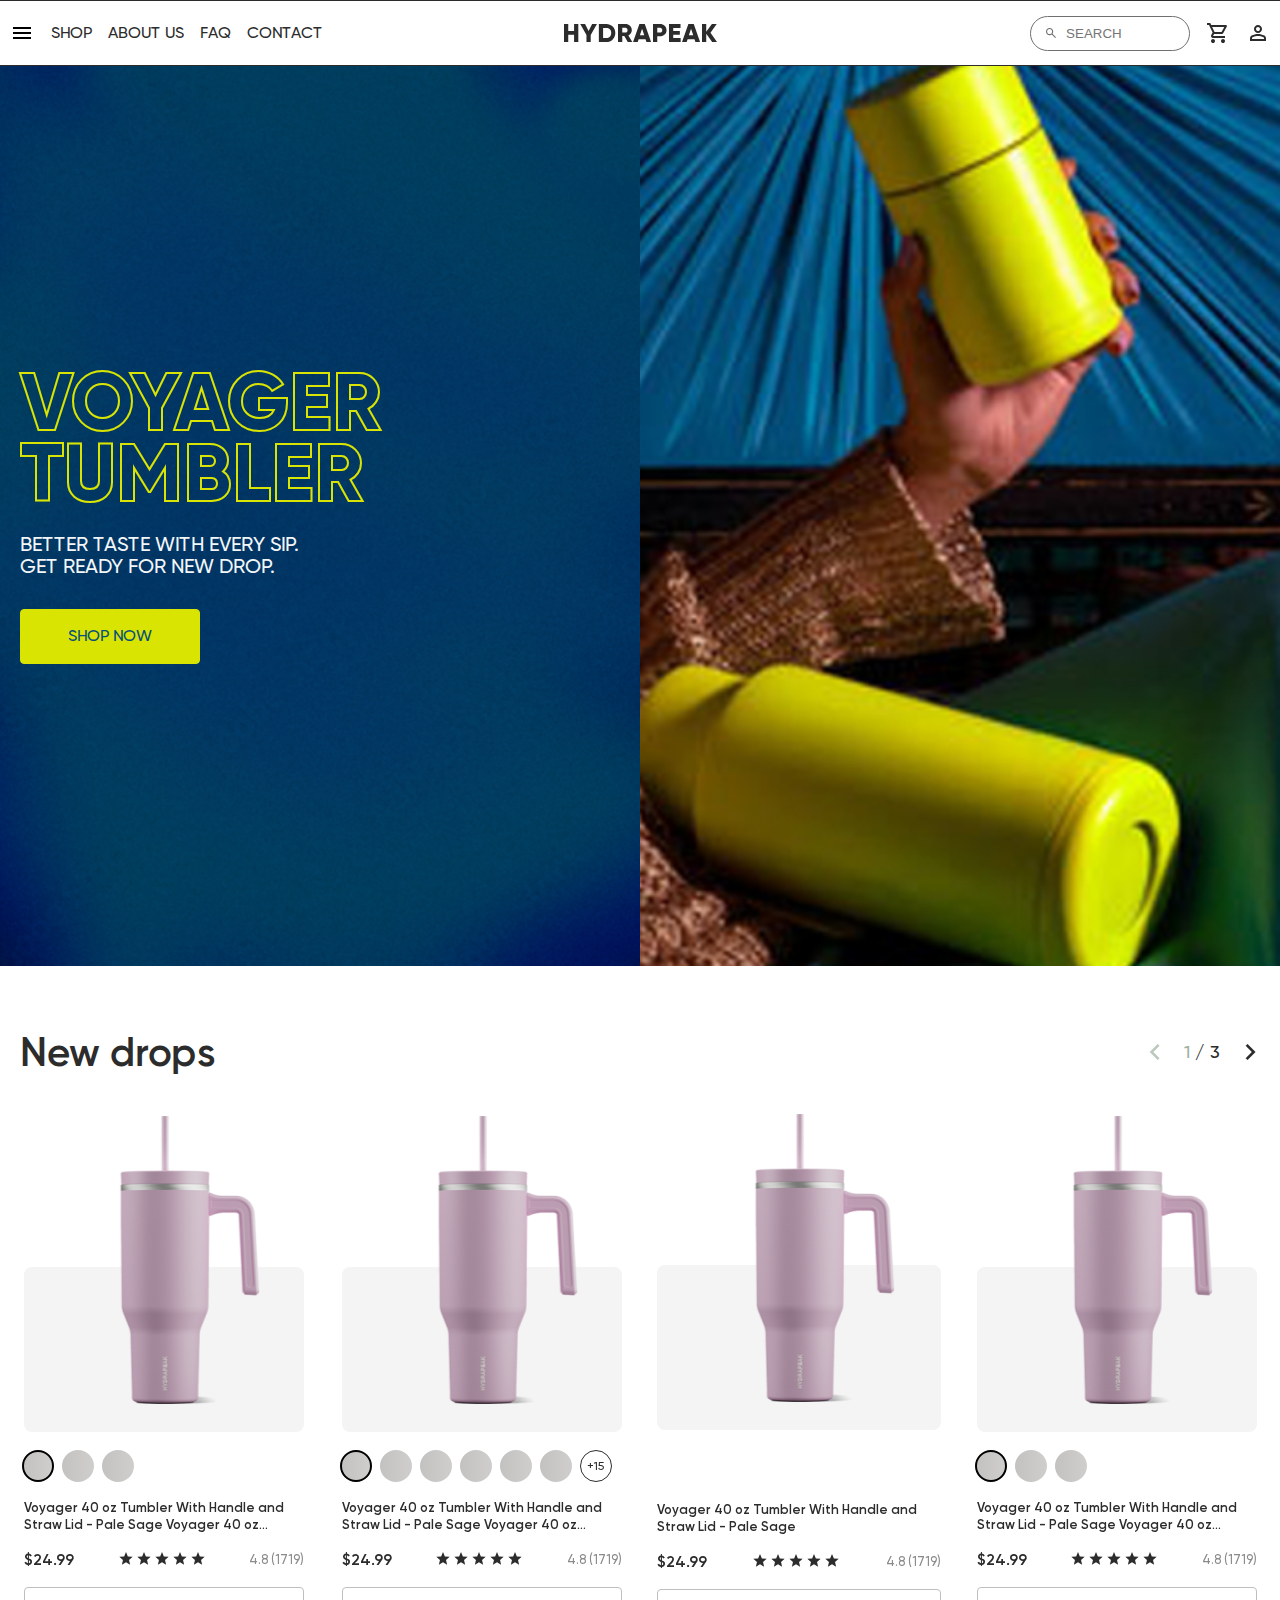
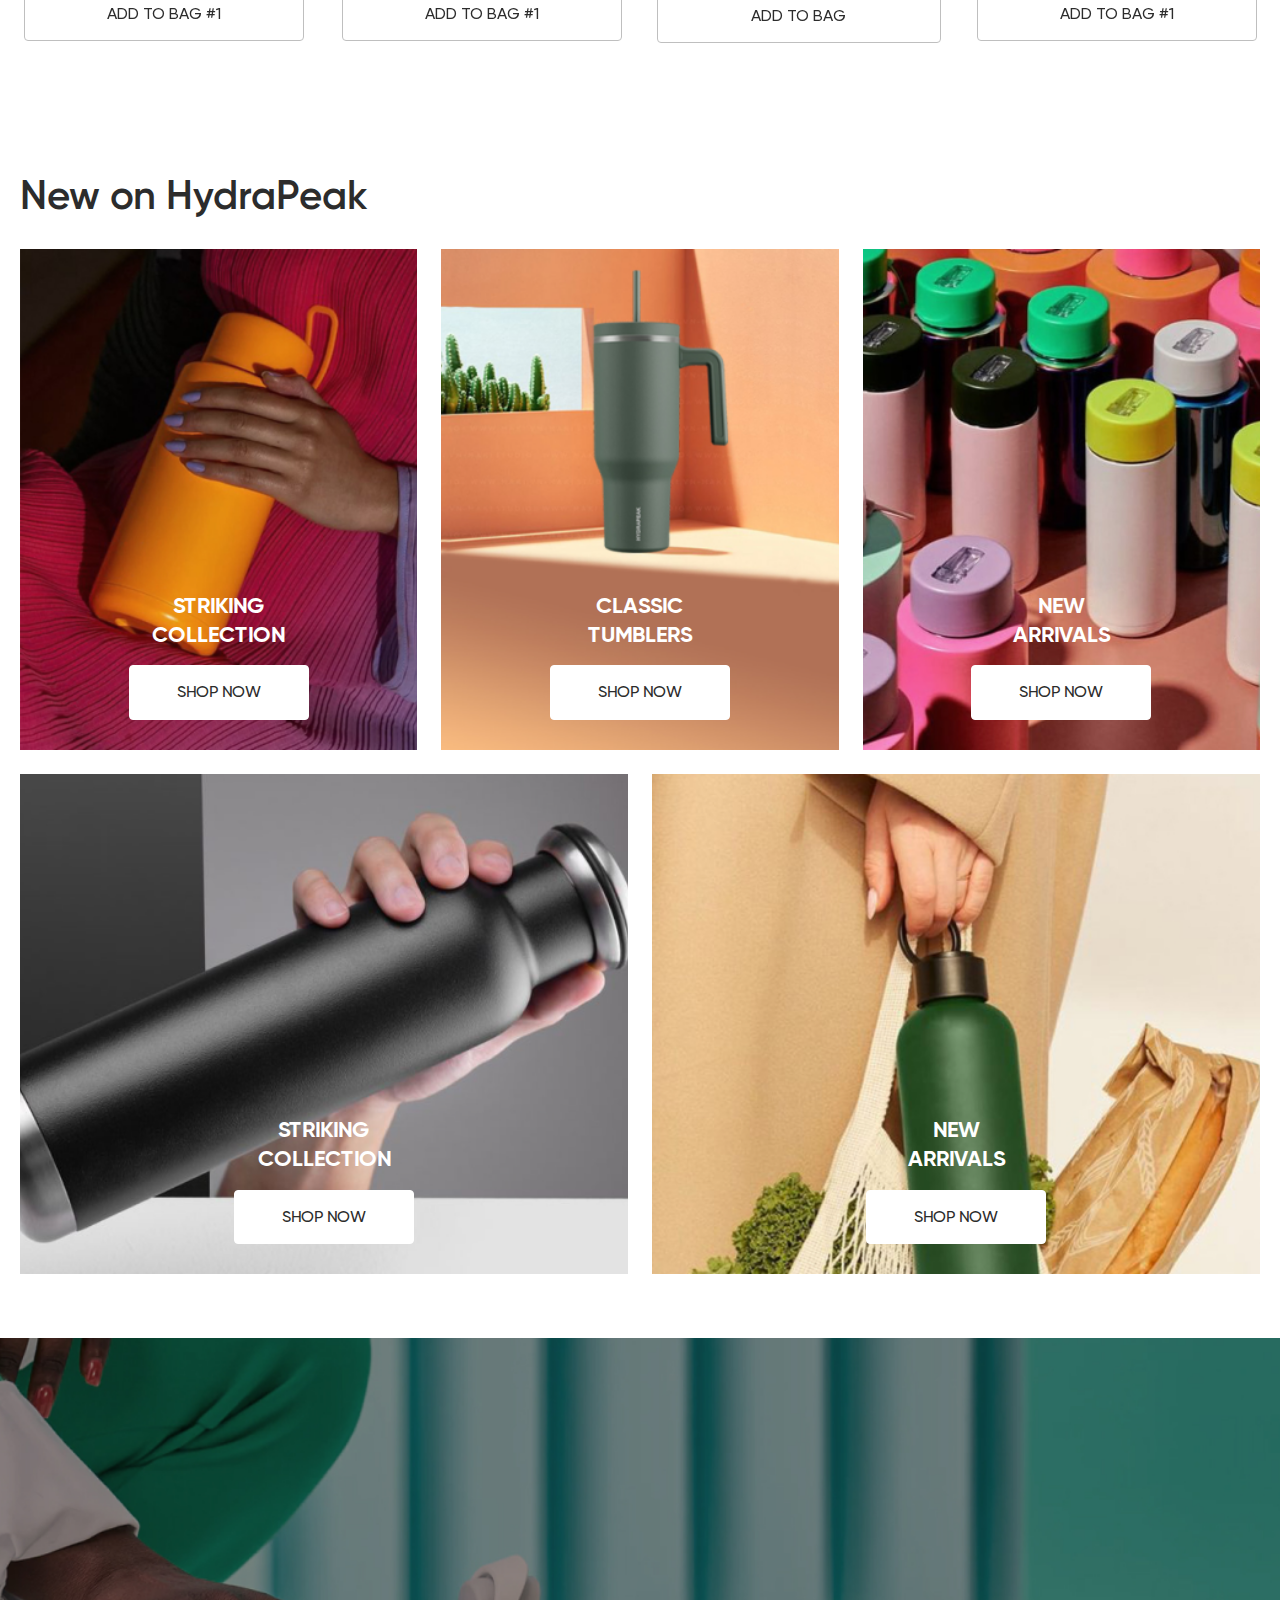
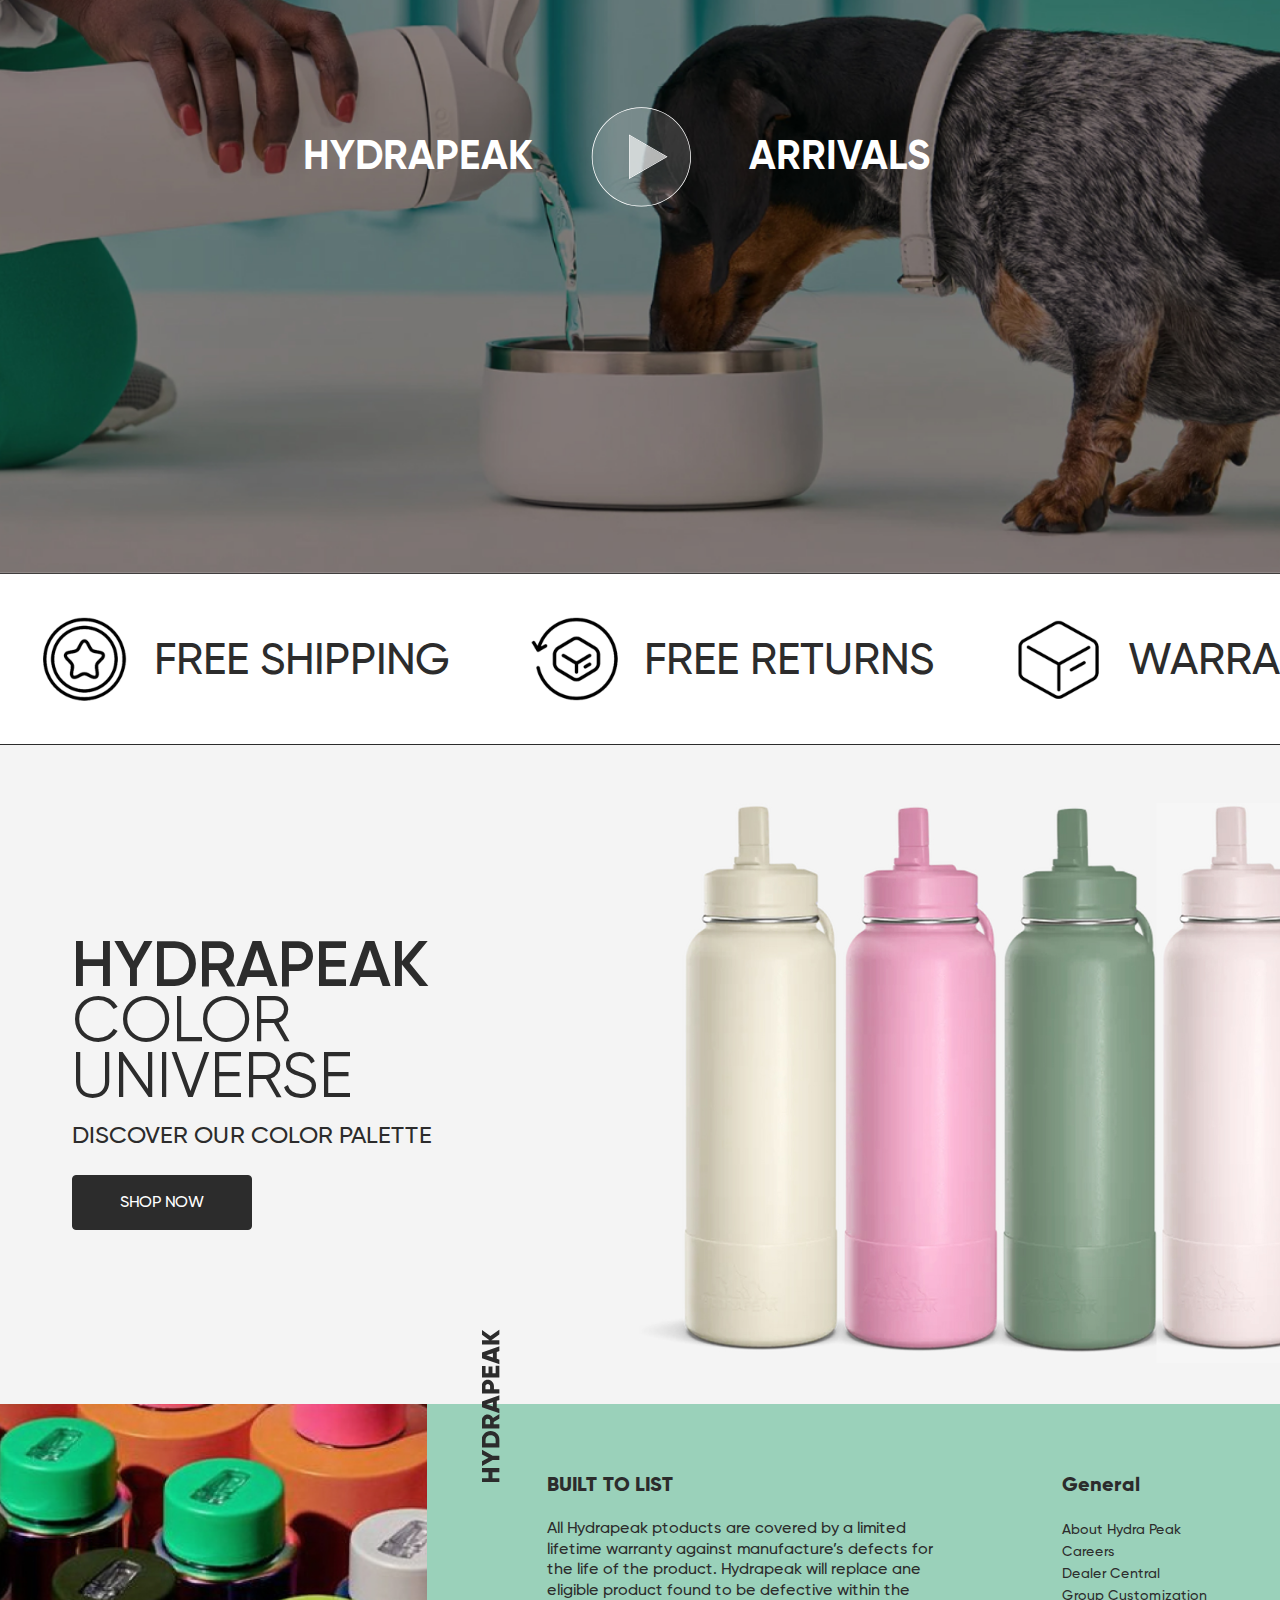
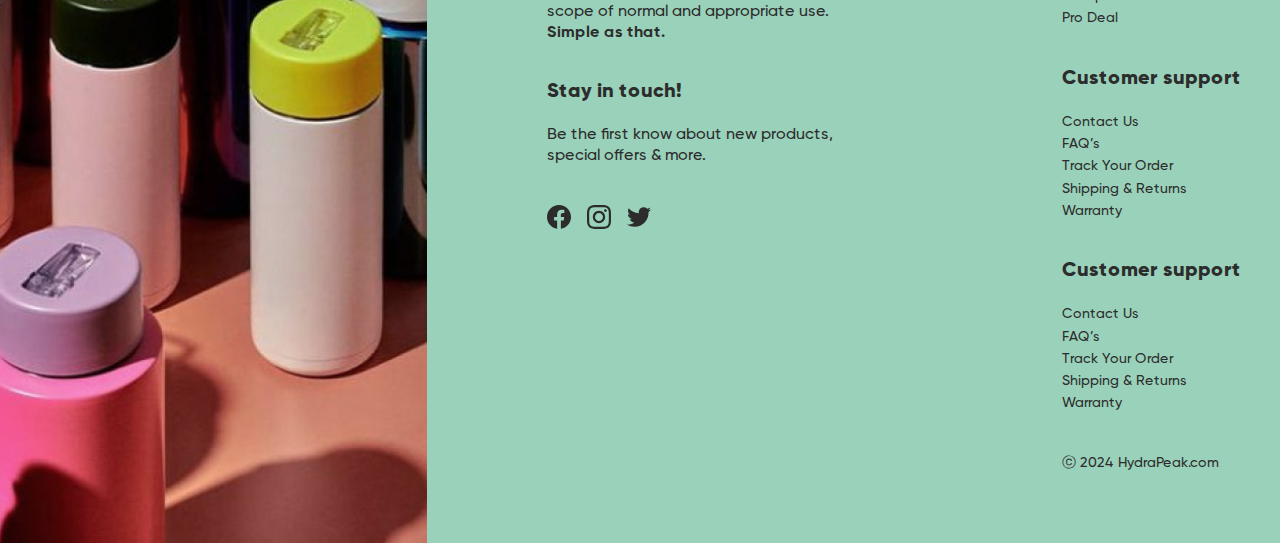
==== commit fa7d593a: "update" ====
--- a/index.html
+++ b/index.html
@@ -302,40 +302,80 @@
                 <div class="menu_col_inner" style="overflow-y:auto; height:100%; display: flex; flex-direction: column;">
 
                
-                    <ul style="flex:1" >
+                    <ul style="flex:1" class="menu_col_inner__nav" >
                         <li>
                             <a href="">
                                 ABOUT HYDRA PEAK
                             </a>
                         </li>
-                    </ul>
-
-                    <h3>
-                        Stay in touch!
-                    </h3>
-                    <p>
-                        Be the first know about new products, special offers & more.
-                    </p>
-                    <p>
-                        Form
-                    </p>
-                    <ul style="display: flex; gap: 20px;">
                         <li>
                             <a href="">
-                                link
+                                CAREERS
                             </a>
                         </li>
                         <li>
                             <a href="">
-                                link
+                                CONTACT US
                             </a>
                         </li>
                         <li>
                             <a href="">
-                                link
+                                FAQS
+                            </a>
+                        </li>
+                        <li>
+                            <a href="">
+                                TRACK YOUR ORDER
+                            </a>
+                        </li>
+                        <li>
+                            <a href="">
+                                SHIPPING & RETURNS
+                            </a>
+                        </li>
+                        <li>
+                            <a href="">
+                                WARRANTY
                             </a>
                         </li>
                     </ul>
+
+                    <div class="footer__form_wrap footer__content_container" style="margin-top:40px">
+                        <h2 class="footer__content_container__title">
+                            Stay in touch!
+                        </h2>
+                        <p class="footer__p">
+                            Be the first know about new products,
+                            <br>
+                            special offers & more.
+                        </p>
+                        <!-- <form class="">
+                            <input type="email">
+                            <button>
+                                Submit
+                                <img src="./assets/img/Vector.svg" width="7px" alt="">
+                            </button>
+                        </form> -->
+                    </div>
+                    <div class="footer__socials" style="margin-top:40px">
+                        <ul class="footer__socials__list">
+                            <li class="footer__socials__item">
+                                <a class="footer__socials__link" href="#">
+                                    <img src="./assets/img/fb.svg" alt="fb">
+                                </a>
+                            </li>
+                            <li class="footer__socials__item">
+                                <a class="footer__socials__link" href="#">
+                                    <img src="./assets/img/insta.svg" alt="insta">
+                                </a>
+                            </li>
+                            <li class="footer__socials__item">
+                                <a class="footer__socials__link" href="#">
+                                    <img src="./assets/img/twitter.svg" alt="twitter">
+                                </a>
+                            </li>
+                        </ul>
+                    </div>
                 </div>
             </div>
         </div>
@@ -1220,6 +1260,7 @@
                                 </button>
                             </form> -->
                         </div>
+                        
 
                         <div class="footer__socials">
                             <ul class="footer__socials__list">
--- a/assets/css/global.css
+++ b/assets/css/global.css
@@ -1,6 +1,6 @@
 :root{
     --section-gap:64px;
-    --header-height: 74px;
+    --header-height: 64px;
     --container-width: 1340px;
     --container-min-height:600px;
     --container-paddings: 0px 20px;
--- a/assets/css/header.css
+++ b/assets/css/header.css
@@ -136,7 +136,7 @@
     background-color: #FFF;
     /* background-color: red; */
     left: 0;
-    top: calc(99%);
+    top: calc(100% - 2px);
     border-bottom: 1px solid #2C2C2C;
     border-top: 1px solid #2C2C2C;
 }
@@ -181,8 +181,8 @@
 } */
 
 .has_icon{
-    padding-top: 5px;
-    padding-bottom: 5px;
+    /* padding-top: 5px; */
+    /* padding-bottom: 5px; */
 }
 /* 
 .list_outer ul li:first-child:after{
@@ -207,8 +207,8 @@
 .menu.active{
     position: absolute;
     left: 0;
-    top: 60px;
-    height: calc(100vh - 60px);
+    top: var(--header-height);
+    height: calc(100vh - var(--header-height));
     width: 100%;
     background-color: rgba(0, 0, 0,.7);
     display: grid;
@@ -219,6 +219,19 @@
     padding: 40px 72px;
     overflow: hidden;
     background-color: #9AD1BA;
+}
+
+.menu_col_inner__nav{
+    display: flex;
+    flex-direction: column;
+    gap: 24px;
+}
+
+.menu_col_inner__nav a{
+    color: #2C2C2C;
+    text-decoration: none;
+    padding: 5px;
+    padding-left: 0;
 }
 
 .huge_menu{
--- a/assets/css/footer.css
+++ b/assets/css/footer.css
@@ -128,6 +128,7 @@
     gap: 4px;
 } */
 
-/* .footer__p{
-    margin-top: 24px;
-} */+.footer__p{
+    line-height: 1.3;
+    /* margin-top: 24px; */
+}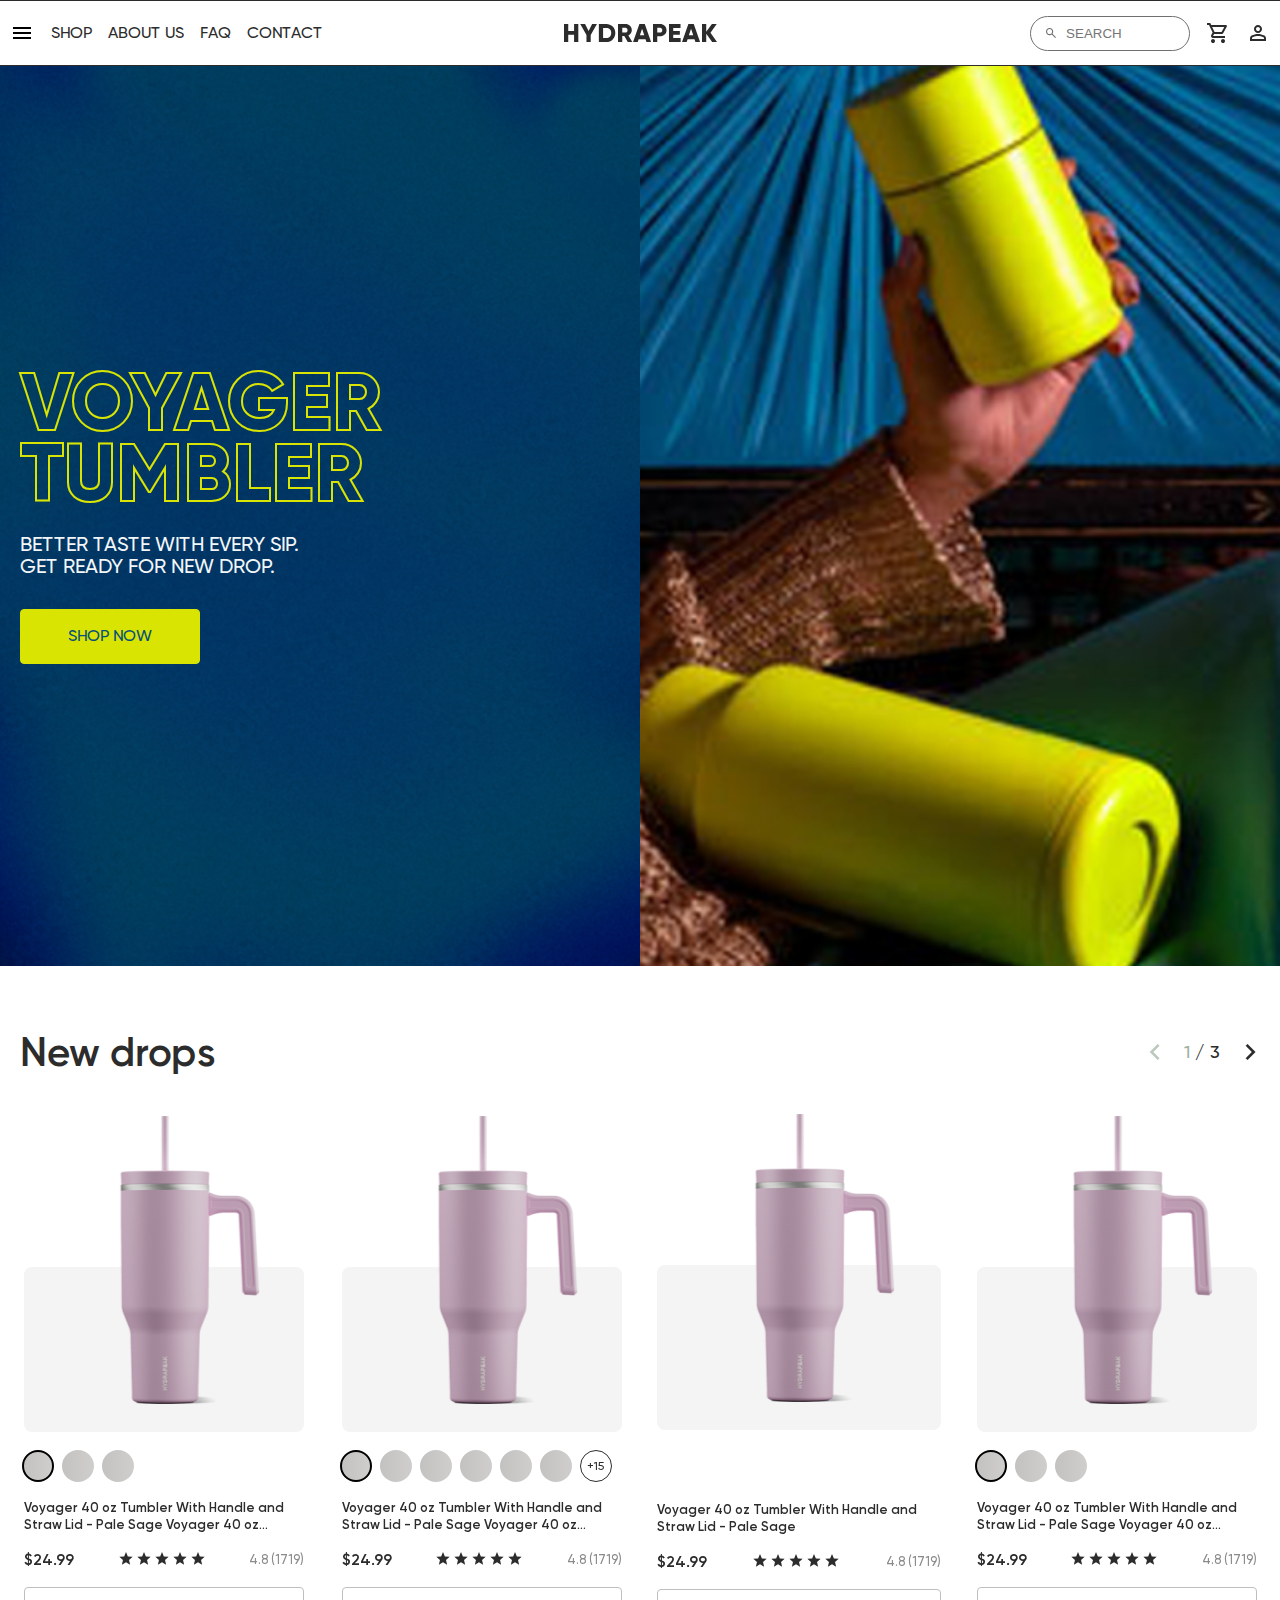
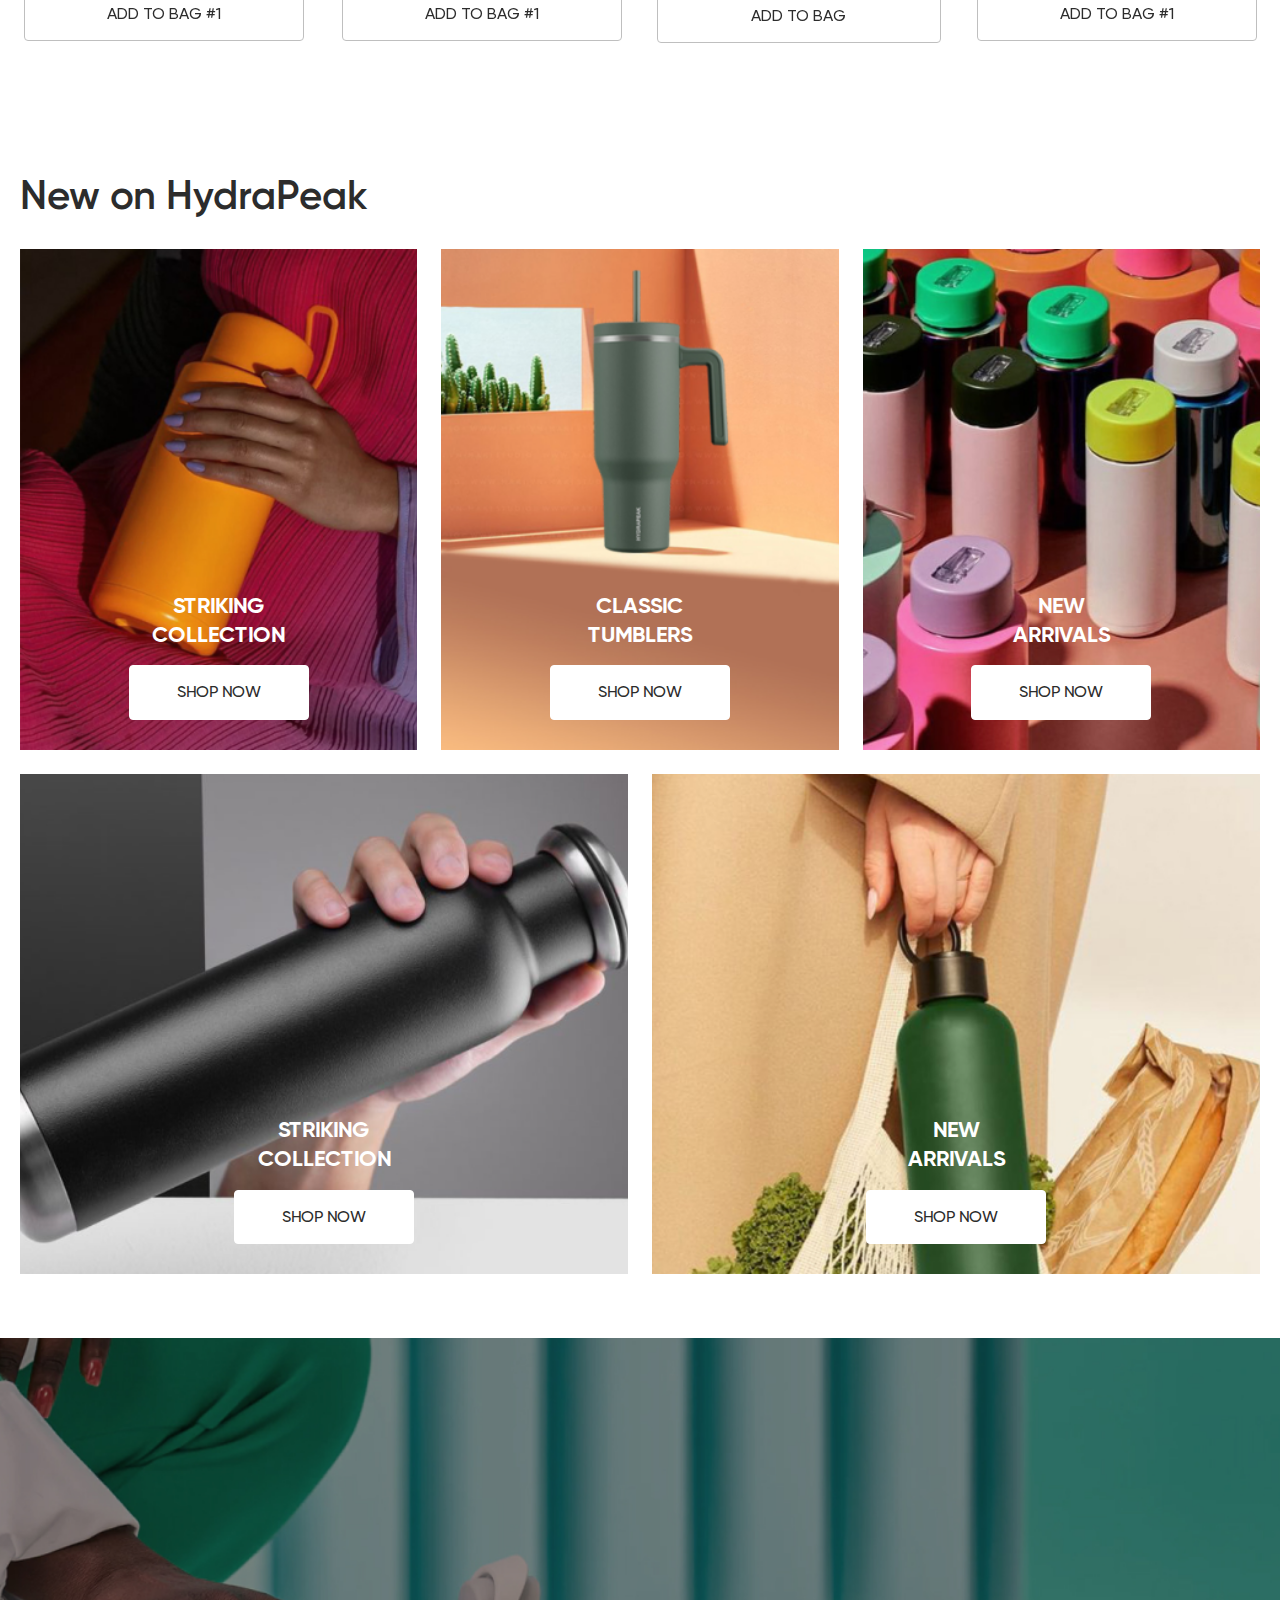
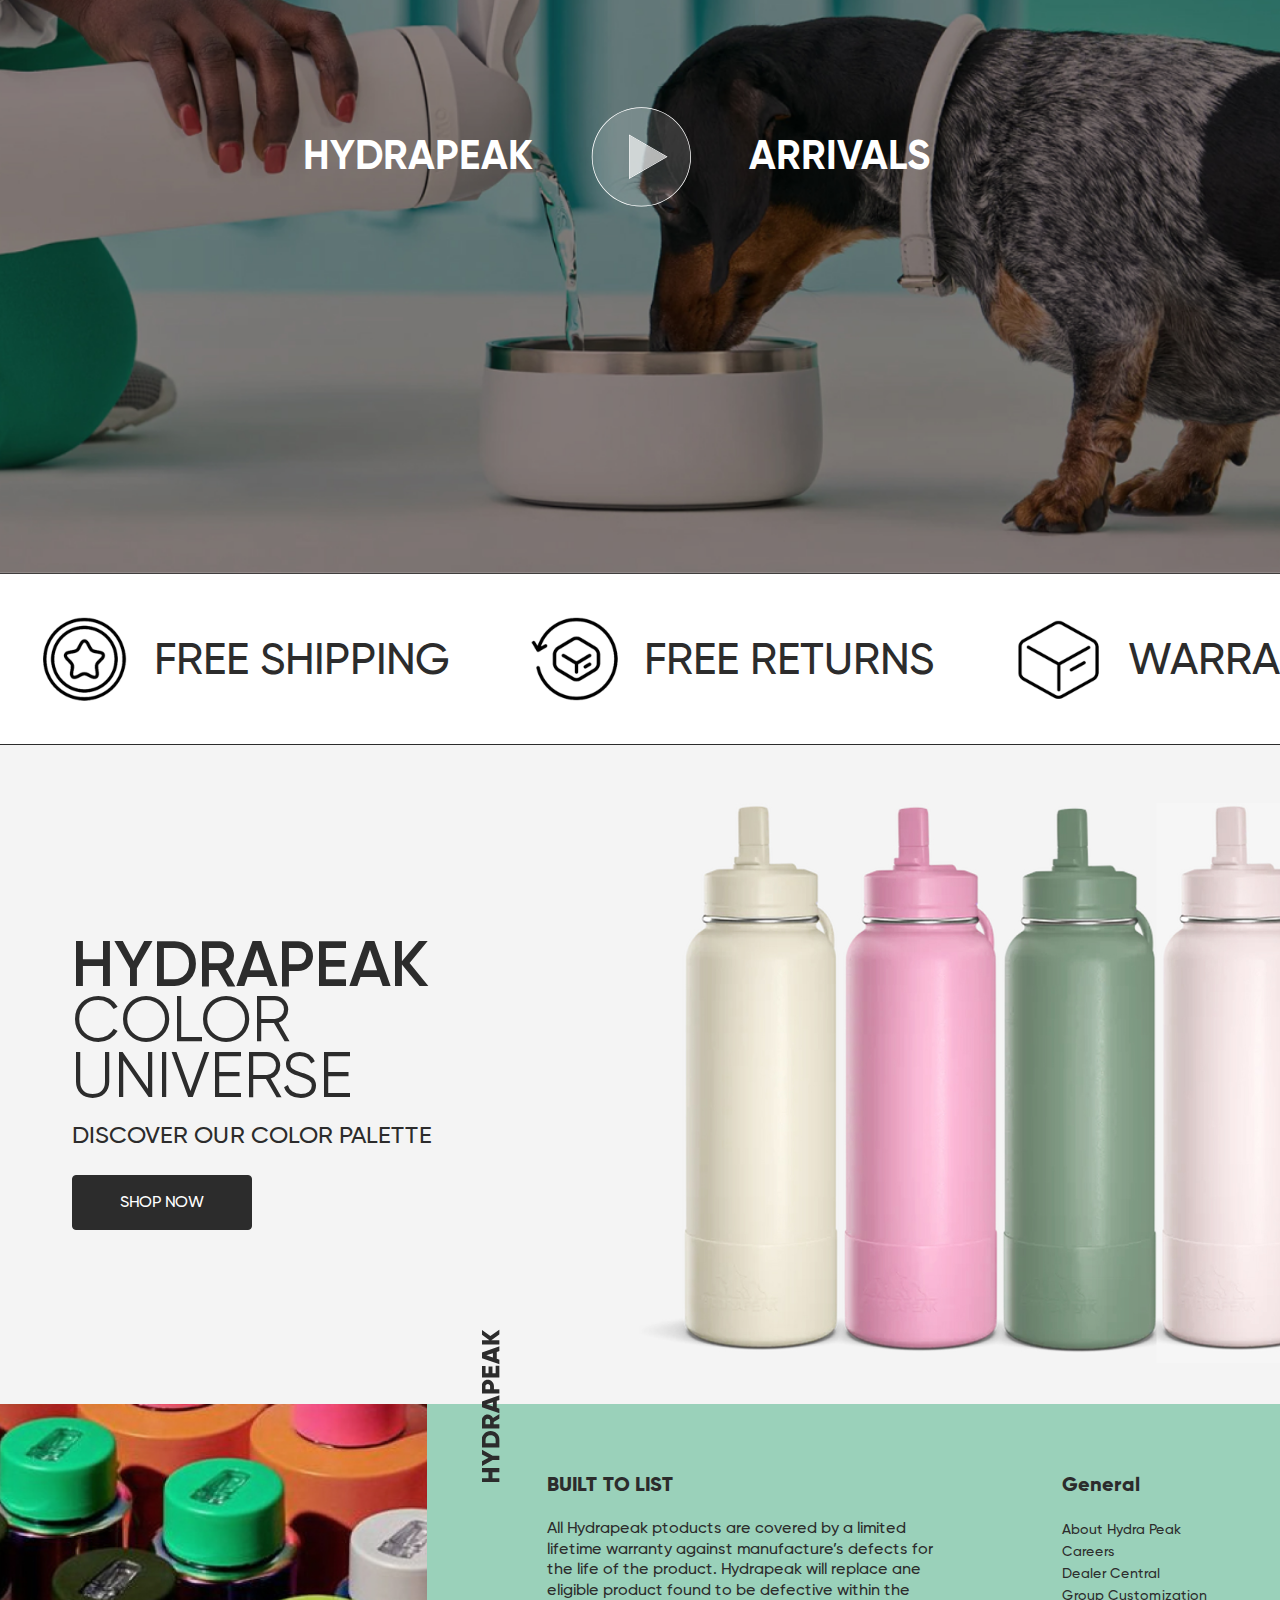
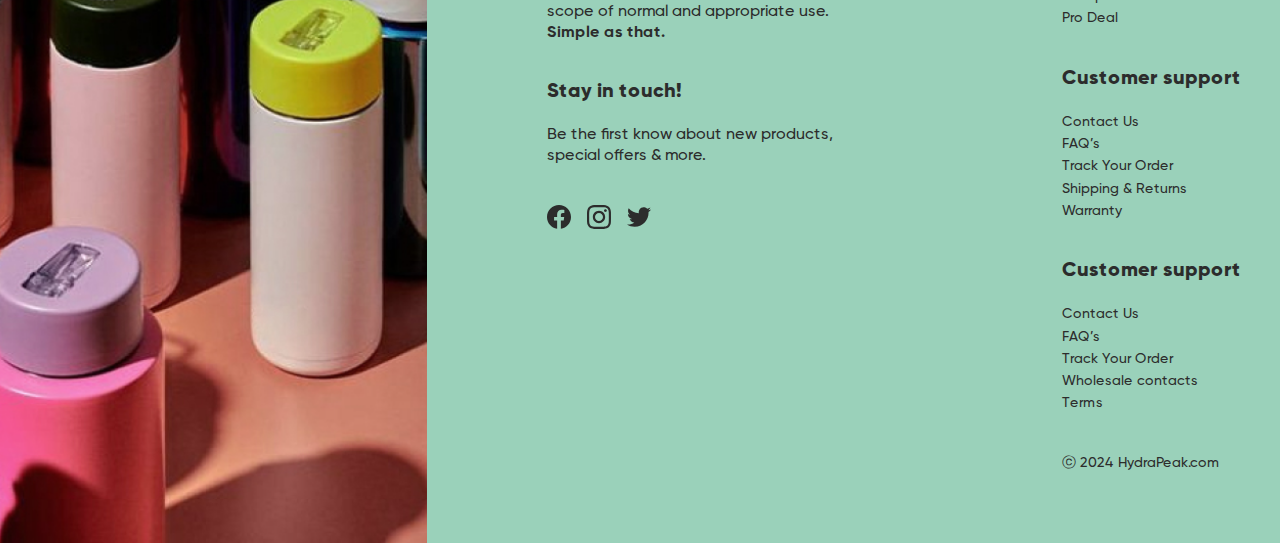
==== commit 9c285798: "main update" ====
--- a/index.html
+++ b/index.html
@@ -249,7 +249,7 @@
                                 
                             </li>
                             <li class="header__nav_item">
-                                <a href="/about-us.html">
+                                <a href="about-us.html">
                                     ABOUT US
                                 </a>
                             </li>
@@ -265,7 +265,7 @@
                     </nav>
                 </div>
                 <div class="header__col">
-                    <a href="/" class="header_logo">
+                    <a href="index.html" class="header_logo">
                         <img src="./assets/img/Logo.svg" alt="Logo">
                     </a>
                 </div>
@@ -304,37 +304,37 @@
                
                     <ul style="flex:1" class="menu_col_inner__nav" >
                         <li>
-                            <a href="">
+                            <a href="#">
                                 ABOUT HYDRA PEAK
                             </a>
                         </li>
                         <li>
-                            <a href="">
+                            <a href="#">
                                 CAREERS
                             </a>
                         </li>
                         <li>
-                            <a href="">
+                            <a href="#">
                                 CONTACT US
                             </a>
                         </li>
                         <li>
-                            <a href="">
+                            <a href="#">
                                 FAQS
                             </a>
                         </li>
                         <li>
-                            <a href="">
+                            <a href="#">
                                 TRACK YOUR ORDER
                             </a>
                         </li>
                         <li>
-                            <a href="">
+                            <a href="#">
                                 SHIPPING & RETURNS
                             </a>
                         </li>
                         <li>
-                            <a href="">
+                            <a href="#">
                                 WARRANTY
                             </a>
                         </li>
@@ -1260,7 +1260,6 @@
                                 </button>
                             </form> -->
                         </div>
-                        
 
                         <div class="footer__socials">
                             <ul class="footer__socials__list">
@@ -1290,27 +1289,27 @@
                             </h2>
                             <ul class="footer__menu__list">
                                 <li class="footer__menu__list_item">
-                                    <a href="#" class="footer__col__list_link">
+                                    <a href="about-us.html" class="footer__col__list_link">
                                         About Hydra Peak
                                     </a>
                                 </li>
                                 <li class="footer__menu__list_item">
-                                    <a href="#" class="footer__col__list_link">
+                                    <a href="about-us.html" class="footer__col__list_link">
                                         Careers
                                     </a>
                                 </li>
                                 <li class="footer__menu__list_item">
-                                    <a href="#" class="footer__col__list_link">
+                                    <a href="about-us.html" class="footer__col__list_link">
                                         Dealer Central
                                     </a>
                                 </li>
                                 <li class="footer__menu__list_item">
-                                    <a href="#" class="footer__col__list_link">
+                                    <a href="about-us.html" class="footer__col__list_link">
                                         Group Customization
                                     </a>
                                 </li>
                                 <li class="footer__menu__list_item">
-                                    <a href="#" class="footer__col__list_link">
+                                    <a href="about-us.html" class="footer__col__list_link">
                                         Pro Deal
                                     </a>
                                 </li>
@@ -1322,22 +1321,22 @@
                             </h2>
                             <ul class="footer__menu__list">
                                 <li class="footer__menu__list_item">
-                                    <a href="#" class="footer__col__list_link">
+                                    <a href="contact.html" class="footer__col__list_link">
                                         Contact Us
                                     </a>
                                 </li>
                                 <li class="footer__menu__list_item">
-                                    <a href="#" class="footer__col__list_link">
+                                    <a href="faq.html" class="footer__col__list_link">
                                         FAQ’s
                                     </a>
                                 </li>
                                 <li class="footer__menu__list_item">
-                                    <a href="#" class="footer__col__list_link">
+                                    <a href="order-status.html" class="footer__col__list_link">
                                         Track Your Order
                                     </a>
                                 </li>
                                 <li class="footer__menu__list_item">
-                                    <a href="#" class="footer__col__list_link">
+                                    <a href="faq.html" class="footer__col__list_link">
                                         Shipping & Returns
                                     </a>
                                 </li>
@@ -1354,28 +1353,28 @@
                             </h2>
                             <ul class="footer__menu__list">
                                 <li class="footer__menu__list_item">
-                                    <a href="#" class="footer__col__list_link">
+                                    <a href="contact.html" class="footer__col__list_link">
                                         Contact Us
                                     </a>
                                 </li>
                                 <li class="footer__menu__list_item">
-                                    <a href="#" class="footer__col__list_link">
+                                    <a href="faq.html" class="footer__col__list_link">
                                         FAQ’s
                                     </a>
                                 </li>
                                 <li class="footer__menu__list_item">
-                                    <a href="#" class="footer__col__list_link">
+                                    <a href="order-status.html" class="footer__col__list_link">
                                         Track Your Order
                                     </a>
                                 </li>
                                 <li class="footer__menu__list_item">
-                                    <a href="#" class="footer__col__list_link">
-                                        Shipping & Returns
-                                    </a>
-                                </li>
-                                <li class="footer__menu__list_item">
-                                    <a href="#" class="footer__col__list_link">
-                                        Warranty
+                                    <a href="wholesale-contacts.html" class="footer__col__list_link">
+                                        Wholesale contacts
+                                    </a>
+                                </li>
+                                <li class="footer__menu__list_item">
+                                    <a href="terms.html" class="footer__col__list_link">
+                                        Terms
                                     </a>
                                 </li>
                             </ul>
@@ -1395,96 +1394,6 @@
         </div>
     </footer>
 
-    <script>
-
-        document.querySelector('.header__burger').onclick = () =>{
-            document.querySelector('.menu').classList.toggle('active');
-        }
-
-        const mainSwipers = document.querySelectorAll(".mySwiper")
-
-        mainSwipers.forEach(mainSwiper =>{
-            var swiper = new Swiper(mainSwiper, {
-                slidesPerView: 4,
-                grid: {
-                    rows: 1,
-                    fill: "row"
-                },
-                spaceBetween: 30,
-                pagination: {
-                    el: ".swiper-pagination",
-                    clickable: true,
-                },
-                navigation: {
-                    nextEl: ".swiper-button-next-custom",
-                    prevEl: ".swiper-button-prev-custom",
-                },
-                pagination: {
-                    el: '.product-pagination',
-                    type: "fraction"
-                }
-            });
-        })
-
-        
-
-
-        const cardContentArr = document.querySelectorAll('.js-product-card')
-
-
-        cardContentArr.forEach(cardContent => {
-            const slider = cardContent.querySelector('.mySwiper2')
-
-            const slider2 = cardContent.querySelector('.mySwiper3')
-
-
-            var swiper2 = null;
-            var swiper3 = null 
-            if(slider){
-                swiper2 = new Swiper(slider, {
-                    slidesPerView: 1,
-                    allowTouchMove: false
-                });
-            }
-            if(slider2){
-                swiper3 = new Swiper(slider2, {
-                    slidesPerView: 1,
-                    allowTouchMove: false,
-                    speed: 0,
-                    effect: "fade",
-                    fadeEffect: {
-                        crossFade: true,
-                    },
-                });
-            }
-
-            var optionButtons = cardContent.querySelectorAll('.product_collage__card_option');
-
-            optionButtons.forEach(function (button, index) {
-            button.addEventListener('click', function (e) {
-                if(swiper2){
-                    swiper2.slideTo(index);
-                }
-                if(swiper3){
-                    swiper3.slideTo(index);
-                }
-                
-                const allRelatedBtns = e.currentTarget.parentNode.querySelectorAll('.product_collage__card_option:not(.more)')
-                allRelatedBtns.forEach((item) => {
-                    if(item !== e.currentTarget){
-                        item.classList.remove('active');
-                        item.style.borderWidth = '0px'
-                    }else{
-                        item.classList.add('active');
-                        item.style.borderWidth = '2px'
-                    }
-                })
-            });
-        });
-
-        })
-
-
-    </script>
+    <script src="./assets/js/index.js"></script>
 </body>
 </html>--- a/assets/css/product_collage.css
+++ b/assets/css/product_collage.css
@@ -68,7 +68,7 @@
 
 .product_collage__slider>.mySwiper>.swiper-wrapper>.swiper-slide{
     min-height: 400px;
-    height: auto;
+    height: auto!important;
     /* background-color: red; */
 }
 
